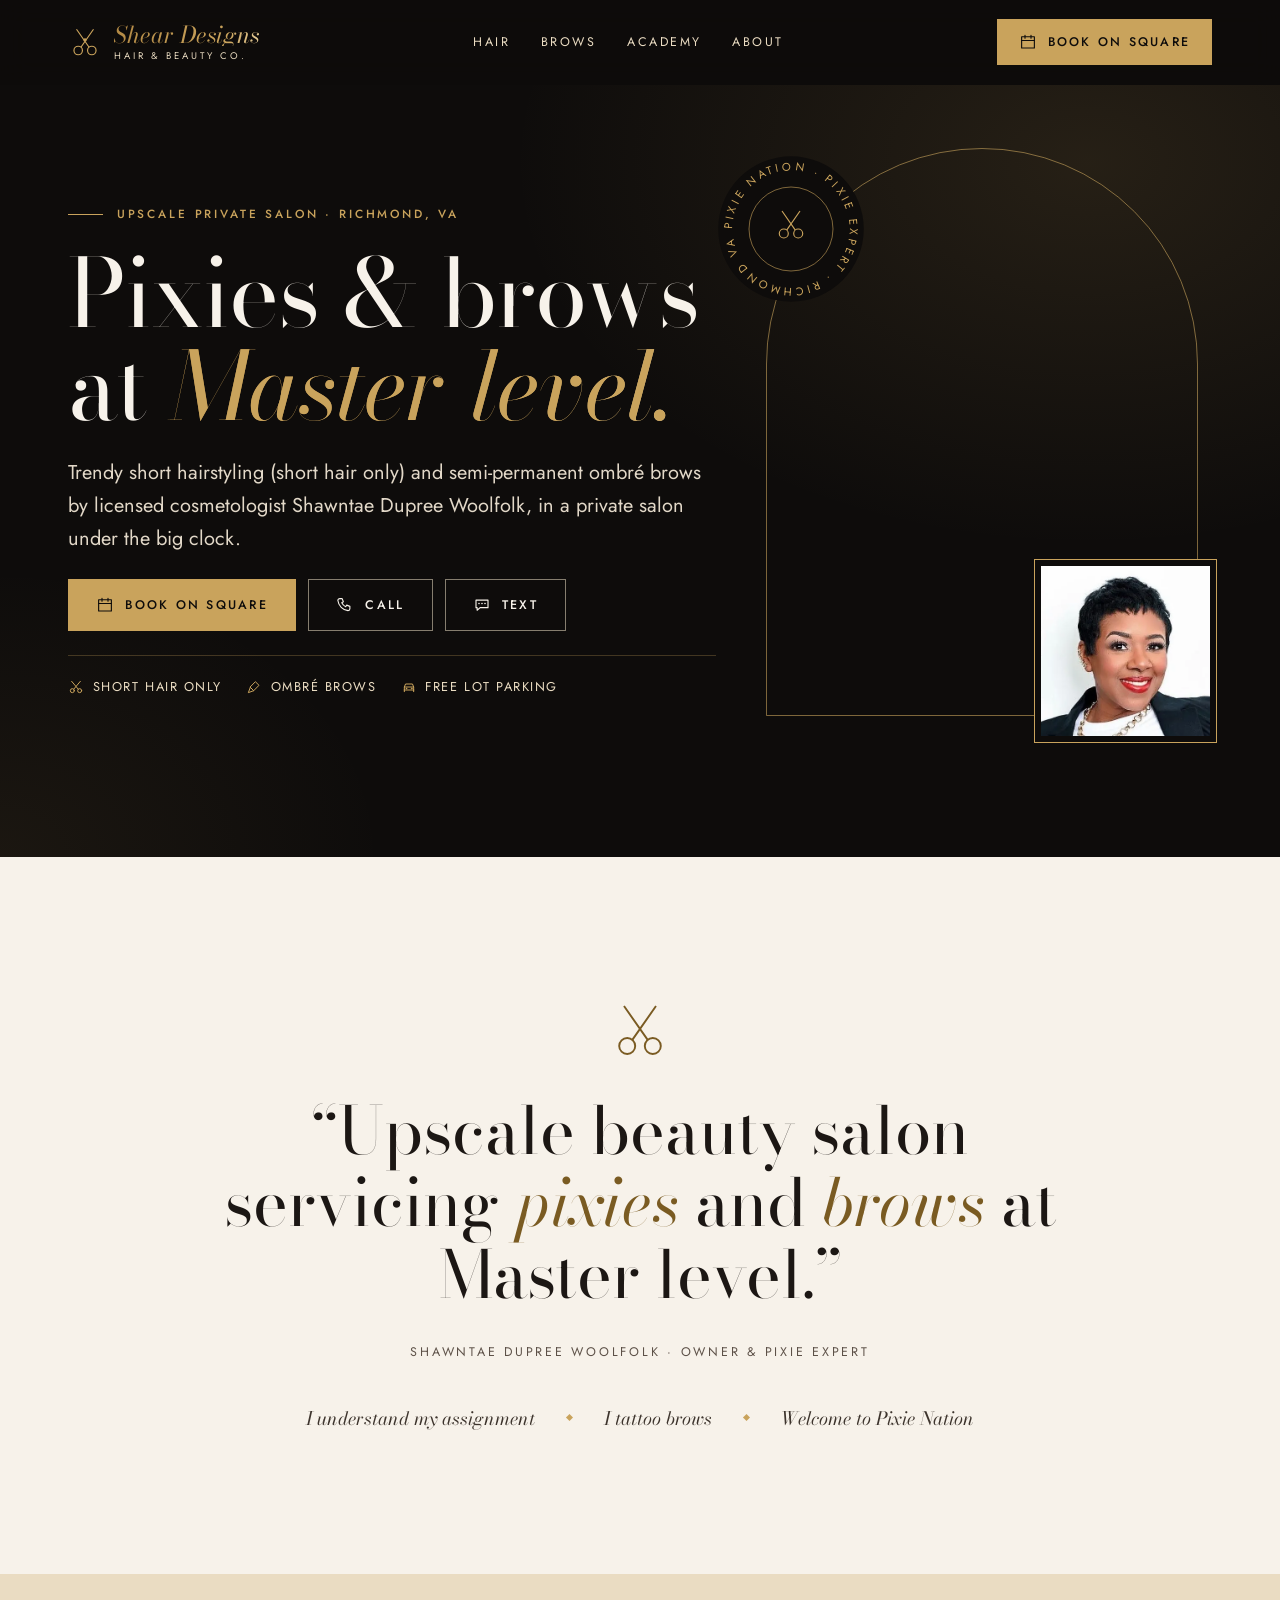
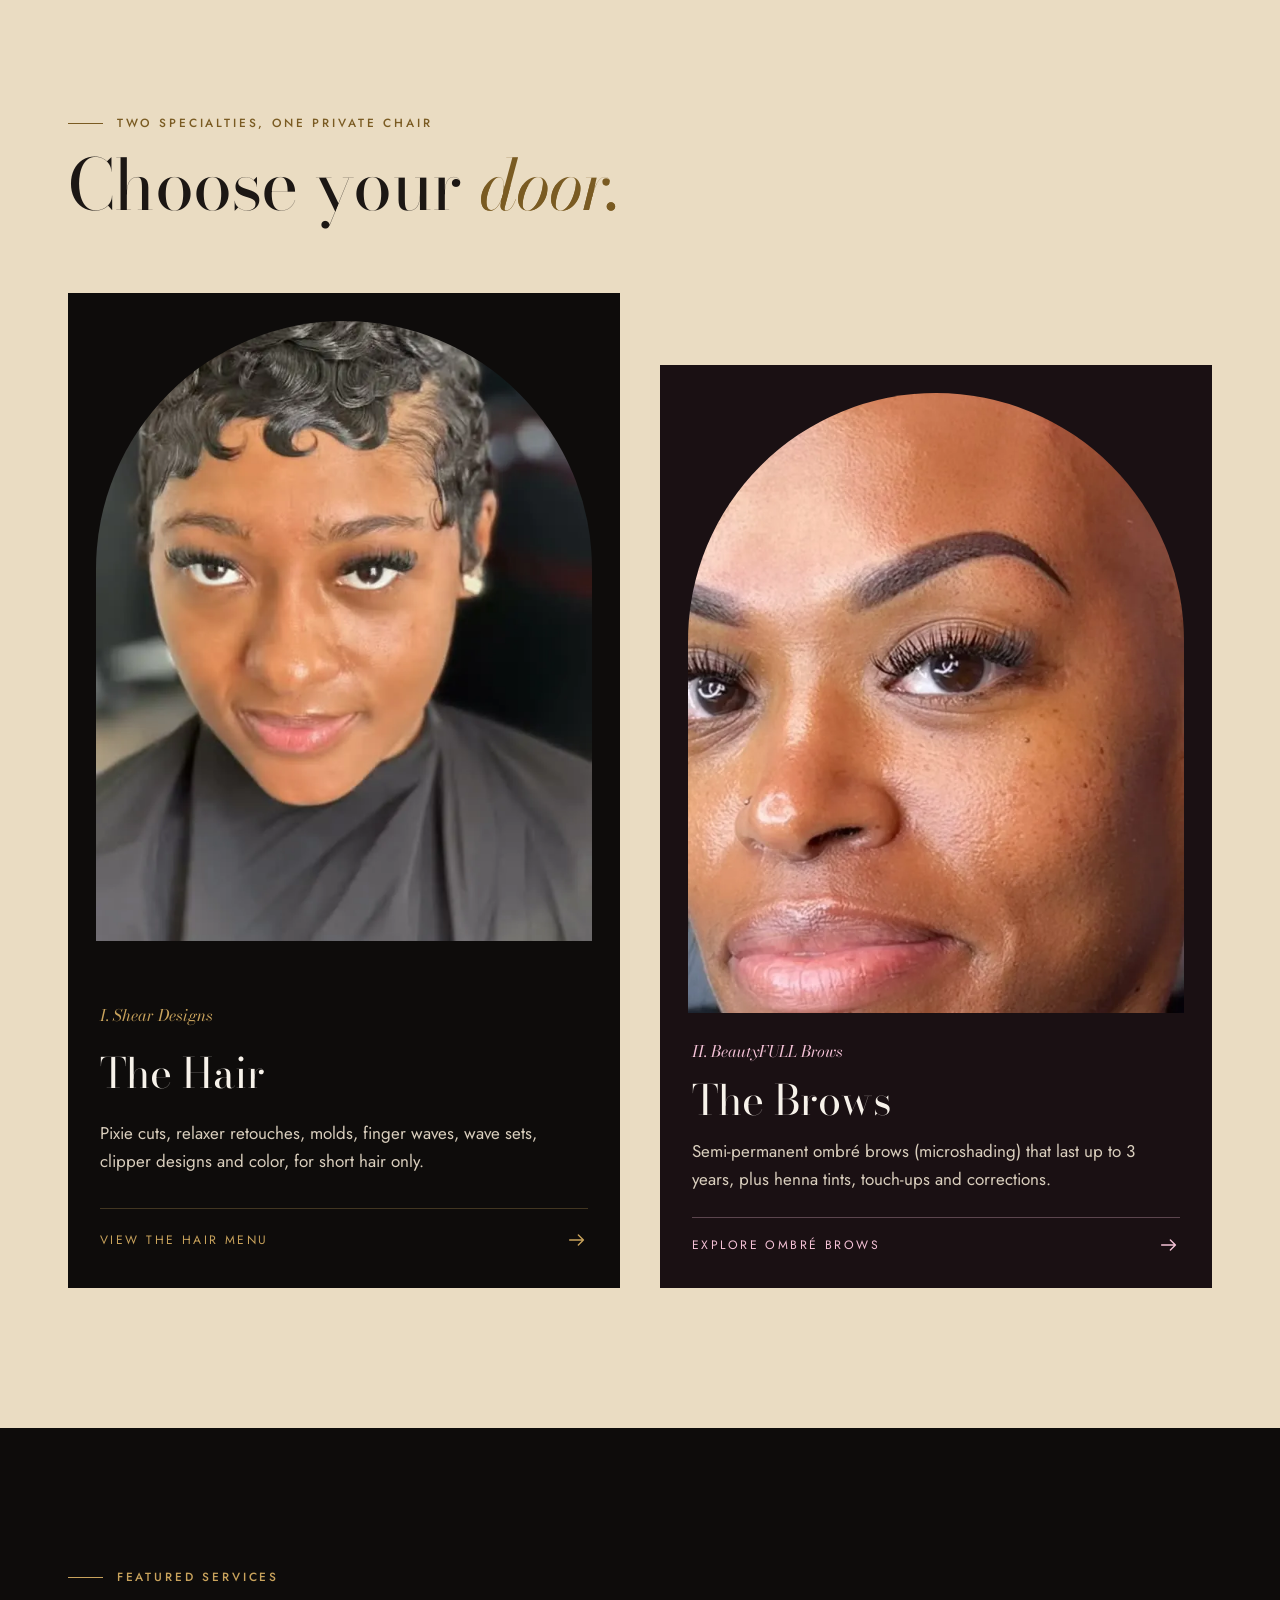
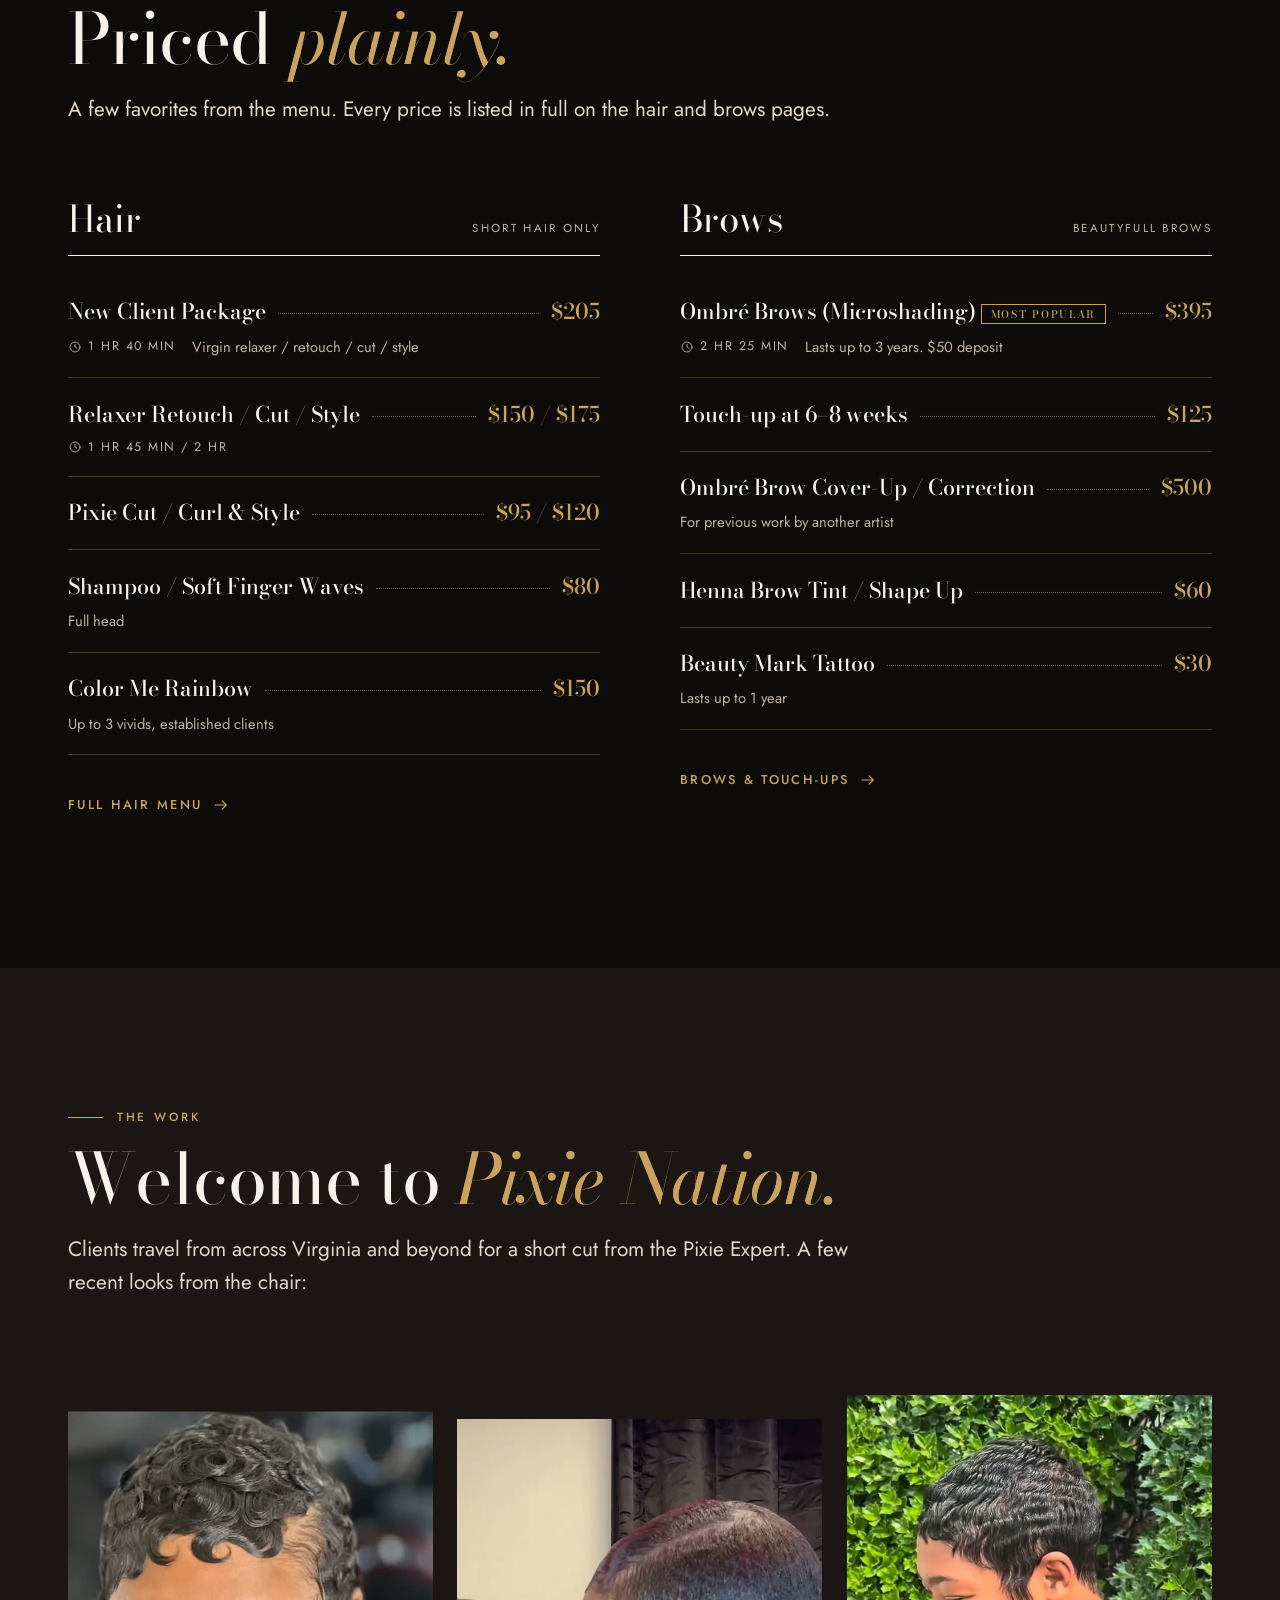
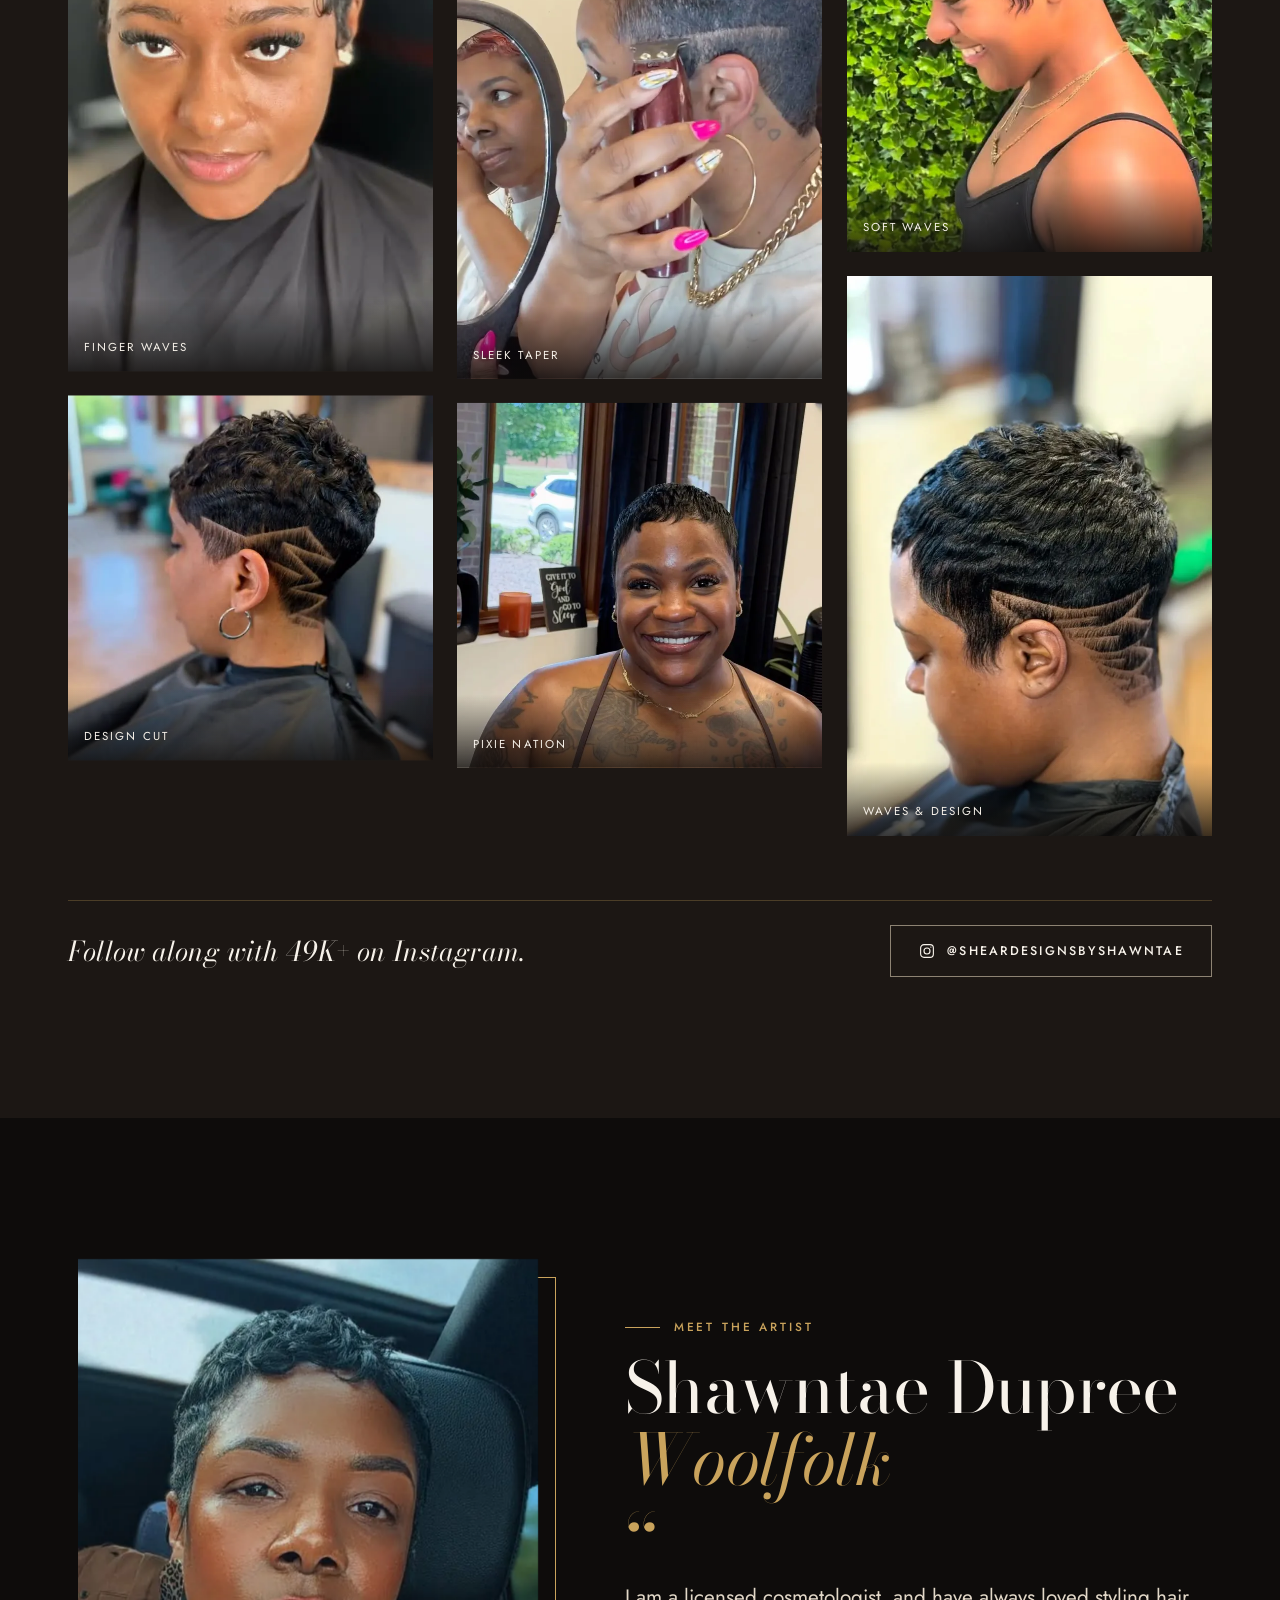
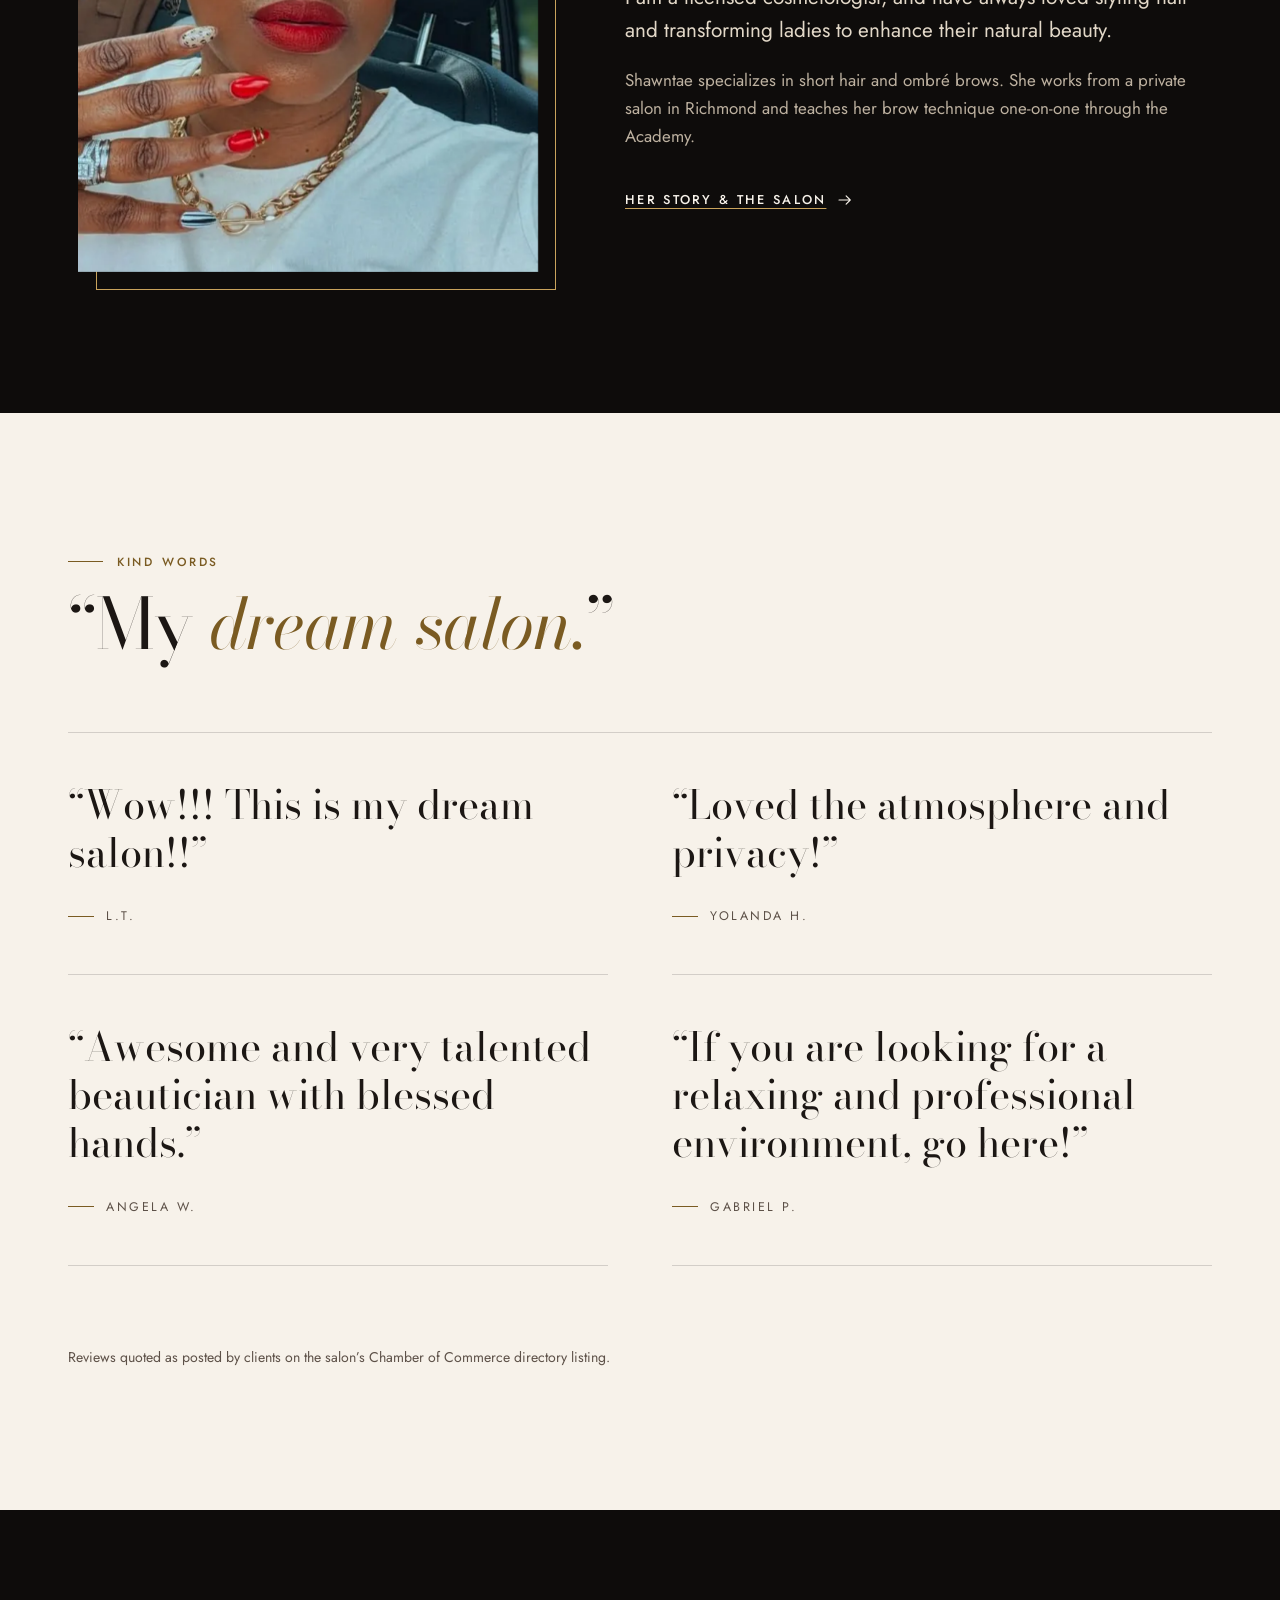
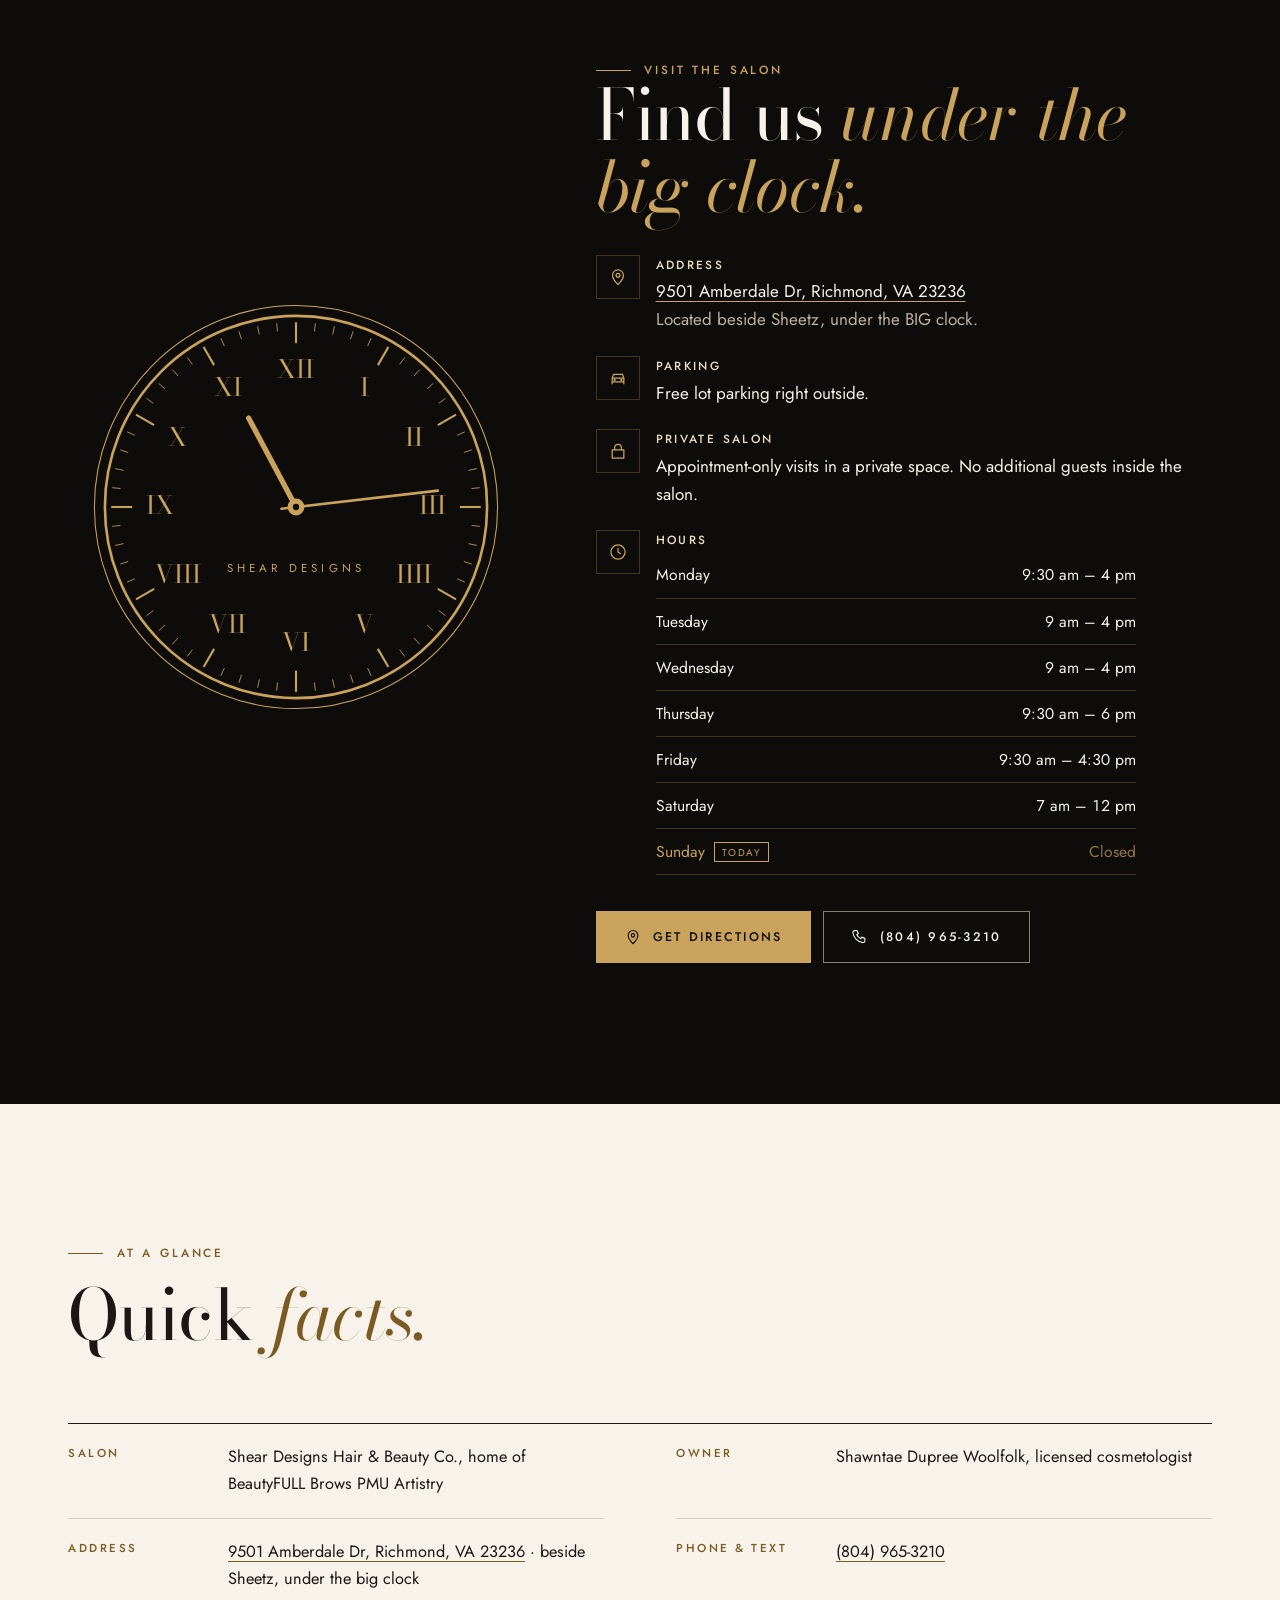
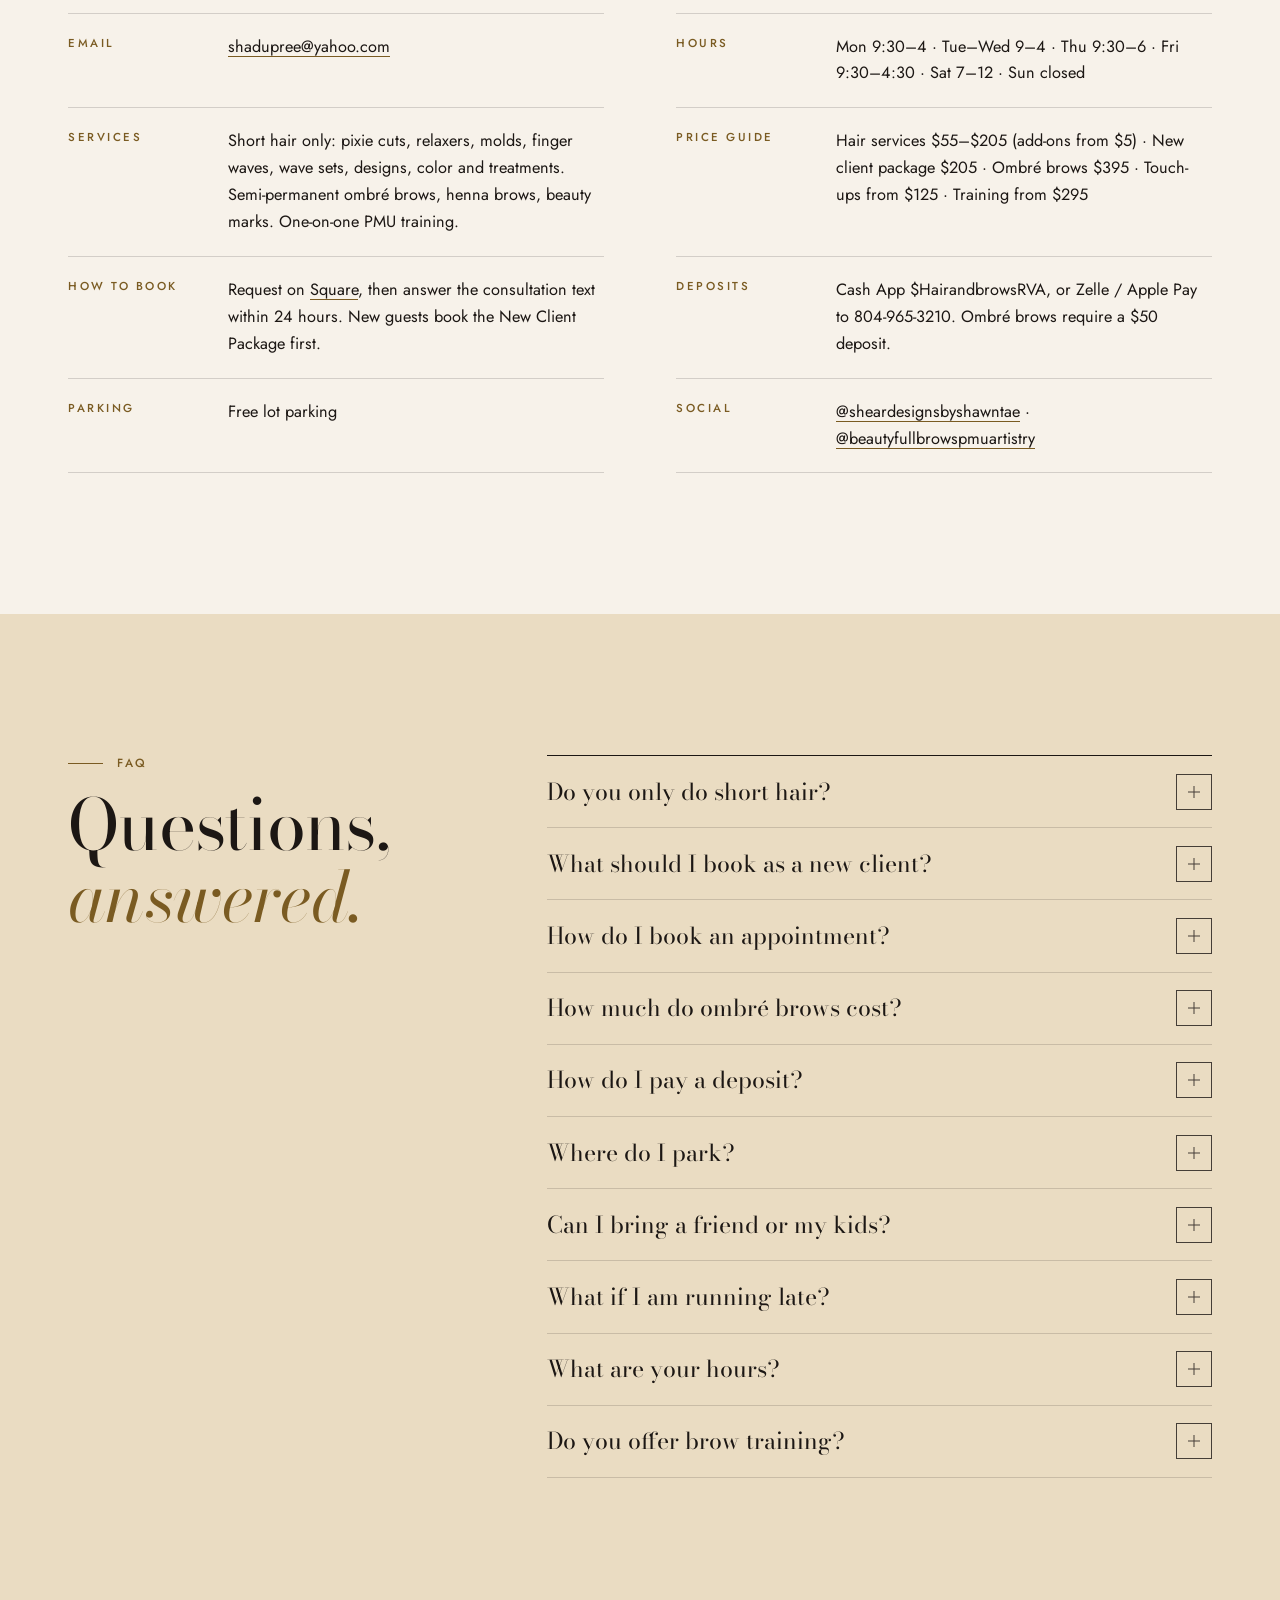
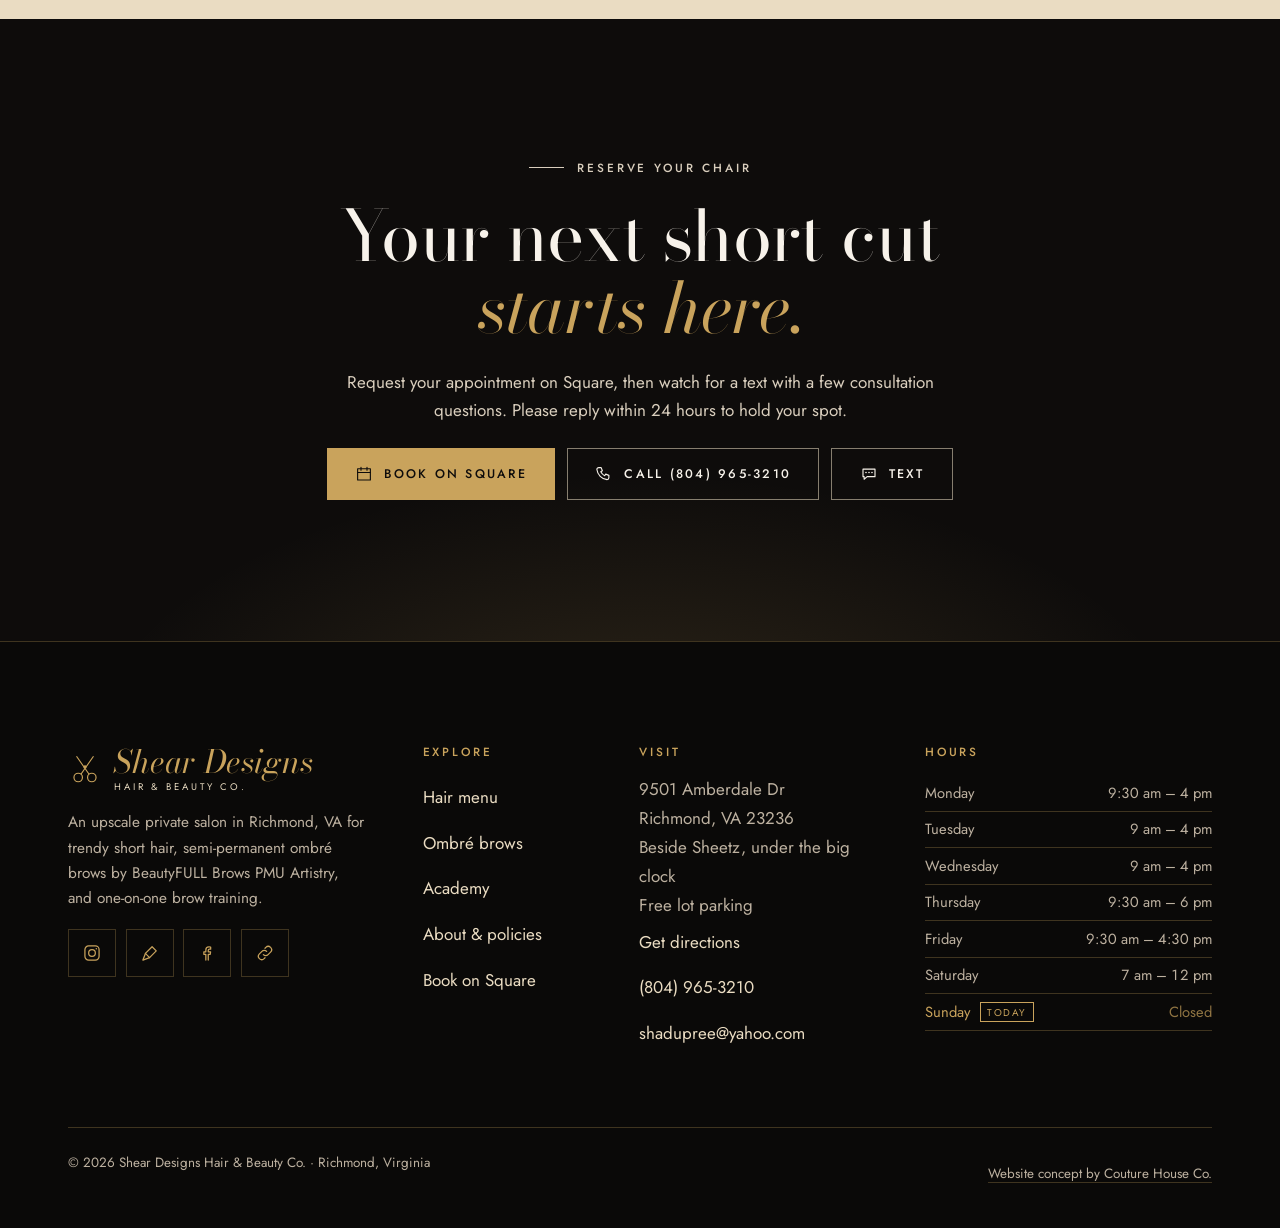
==== index.html @ c0d1cab9 "Initial commit: Shear Designs production static site. Ready for Netlify deploy with HTML pages, asse" ====
<!doctype html>
<html lang="en" class="no-js">
<head>
<meta charset="utf-8">
<meta name="viewport" content="width=device-width, initial-scale=1, viewport-fit=cover">
<title>Shear Designs | Pixie Cuts &amp; Ombré Brows in Richmond, VA</title>
<meta name="description" content="Upscale private salon in Richmond, VA for short hair and pixie cuts at Master level, plus BeautyFULL ombré brows. Book on Square.">
<link rel="canonical" href="https://sheardesignsrva.com/">
<meta name="theme-color" content="#0e0c0b">
<meta name="format-detection" content="telephone=no">
<meta property="og:type" content="website">
<meta property="og:site_name" content="Shear Designs Hair &amp; Beauty Co.">
<meta property="og:title" content="Shear Designs | Pixie Cuts &amp; Ombré Brows in Richmond, VA">
<meta property="og:description" content="Upscale private salon in Richmond, VA for short hair and pixie cuts at Master level, plus BeautyFULL ombré brows. Book on Square.">
<meta property="og:url" content="https://sheardesignsrva.com/">
<meta property="og:image" content="https://sheardesignsrva.com/assets/img/og.jpg">
<meta property="og:image:width" content="1200">
<meta property="og:image:height" content="630">
<meta property="og:image:alt" content="Shear Designs Hair &amp; Beauty Co. - pixies and brows at Master level, Richmond, VA">
<meta property="og:locale" content="en_US">
<meta name="twitter:card" content="summary_large_image">
<meta name="twitter:title" content="Shear Designs | Pixie Cuts &amp; Ombré Brows in Richmond, VA">
<meta name="twitter:description" content="Upscale private salon in Richmond, VA for short hair and pixie cuts at Master level, plus BeautyFULL ombré brows. Book on Square.">
<meta name="twitter:image" content="https://sheardesignsrva.com/assets/img/og.jpg">
<link rel="icon" href="favicon.svg" type="image/svg+xml">
<link rel="icon" href="favicon-32.png" sizes="32x32" type="image/png">
<link rel="apple-touch-icon" href="apple-touch-icon.png">
<link rel="manifest" href="site.webmanifest">
<link rel="preload" href="assets/fonts/bodoni-moda-latin-opsz-normal.woff2" as="font" type="font/woff2" crossorigin>
<link rel="stylesheet" href="assets/css/fonts.css">
<link rel="stylesheet" href="assets/css/site.css">
<script>document.documentElement.className=document.documentElement.className.replace('no-js','js');</script>
<script src="assets/js/site.js" defer></script>
<script type="application/ld+json">{"@context":"https://schema.org","@type":"BeautySalon","additionalType":"https://schema.org/HairSalon","@id":"https://sheardesignsrva.com/#salon","name":"Shear Designs Hair & Beauty Co.","alternateName":["Shear Designs","Shear Designs Hair & Beauty Lounge","BeautyFULL Brows PMU Artistry"],"slogan":"Upscale Beauty Salon servicing pixies and brows at Master level.","description":"Upscale private beauty salon in Richmond, VA offering trendy short-hair-only styling, semi-permanent ombre brows (microshading) and one-on-one PMU training.","url":"https://sheardesignsrva.com/","logo":"https://sheardesignsrva.com/apple-touch-icon.png","image":["https://sheardesignsrva.com/assets/img/og.jpg","https://sheardesignsrva.com/assets/img/shawntae-portrait.webp"],"telephone":"+1-804-965-3210","email":"shadupree@yahoo.com","address":{"@type":"PostalAddress","streetAddress":"9501 Amberdale Dr","addressLocality":"Richmond","addressRegion":"VA","postalCode":"23236","addressCountry":"US"},"hasMap":"https://www.google.com/maps/search/?api=1&query=9501+Amberdale+Dr%2C+Richmond%2C+VA+23236","openingHoursSpecification":[{"@type":"OpeningHoursSpecification","dayOfWeek":"https://schema.org/Monday","opens":"09:30","closes":"16:00"},{"@type":"OpeningHoursSpecification","dayOfWeek":"https://schema.org/Tuesday","opens":"09:00","closes":"16:00"},{"@type":"OpeningHoursSpecification","dayOfWeek":"https://schema.org/Wednesday","opens":"09:00","closes":"16:00"},{"@type":"OpeningHoursSpecification","dayOfWeek":"https://schema.org/Thursday","opens":"09:30","closes":"18:00"},{"@type":"OpeningHoursSpecification","dayOfWeek":"https://schema.org/Friday","opens":"09:30","closes":"16:30"},{"@type":"OpeningHoursSpecification","dayOfWeek":"https://schema.org/Saturday","opens":"07:00","closes":"12:00"}],"areaServed":[{"@type":"City","name":"Richmond, VA"},{"@type":"AdministrativeArea","name":"Chesterfield County, VA"},{"@type":"State","name":"Virginia"}],"paymentAccepted":"Cash, Cash App, Zelle, Apple Pay","currenciesAccepted":"USD","founder":{"@type":"Person","@id":"https://sheardesignsrva.com/about.html#shawntae","name":"Shawntae Dupree Woolfolk"},"sameAs":["https://www.instagram.com/sheardesignsbyshawntae/","https://www.instagram.com/beautyfullbrowspmuartistry/","https://www.facebook.com/ShearDesignsHairandBeautyLounge/","https://linktr.ee/Sheardesignsbeautyfullbrows"],"potentialAction":{"@type":"ReserveAction","target":{"@type":"EntryPoint","urlTemplate":"https://square.site/book/EBT7A2A8BXAZJ/shear-designs-hair-beautylounge-beautyfull-brows-pmu-artistry-richmond-va","actionPlatform":["https://schema.org/DesktopWebPlatform","https://schema.org/MobileWebPlatform"]},"result":{"@type":"Reservation","name":"Salon appointment"}},"amenityFeature":[{"@type":"LocationFeatureSpecification","name":"Free lot parking","value":true},{"@type":"LocationFeatureSpecification","name":"Private salon","value":true}],"hasOfferCatalog":{"@type":"OfferCatalog","name":"Salon services and training","itemListElement":[{"@type":"OfferCatalog","name":"Short hair services","itemListElement":[{"@type":"OfferCatalog","name":"New Client Package","itemListElement":[{"@type":"Offer","itemOffered":{"@type":"Service","name":"New Client Package — Virgin Relaxer / Retouch / Cut / Style","description":"Required first appointment for new guests. Duration 1 hr 40 min."},"priceCurrency":"USD","price":"205"}]},{"@type":"OfferCatalog","name":"Cuts, relaxers & styling","itemListElement":[{"@type":"Offer","itemOffered":{"@type":"Service","name":"Relaxer Retouch / Style"},"priceCurrency":"USD","price":"125"},{"@type":"Offer","itemOffered":{"@type":"Service","name":"Relaxer Retouch / Cut / Style"},"priceCurrency":"USD","priceSpecification":{"@type":"PriceSpecification","minPrice":150,"maxPrice":175,"priceCurrency":"USD"}},{"@type":"Offer","itemOffered":{"@type":"Service","name":"Virgin Relaxer / Cut / Style","description":"Established clients, 3+ months since last retouch"},"priceCurrency":"USD","price":"195"},{"@type":"Offer","itemOffered":{"@type":"Service","name":"Relaxer / Zonal Mold & Style","description":"Sides & back. $115 without cut, $145 with cut"},"priceCurrency":"USD","priceSpecification":{"@type":"PriceSpecification","minPrice":115,"maxPrice":145,"priceCurrency":"USD"}},{"@type":"Offer","itemOffered":{"@type":"Service","name":"Pixie Cut / Curl & Style"},"priceCurrency":"USD","priceSpecification":{"@type":"PriceSpecification","minPrice":95,"maxPrice":120,"priceCurrency":"USD"}},{"@type":"Offer","itemOffered":{"@type":"Service","name":"Cut – Shampoo & Mold","description":"No curl"},"priceCurrency":"USD","price":"75"},{"@type":"Offer","itemOffered":{"@type":"Service","name":"Shampoo / Wave Set & Curl","description":"Relaxer within 2 weeks; hair 3 inches or less"},"priceCurrency":"USD","price":"85"},{"@type":"Offer","itemOffered":{"@type":"Service","name":"Shampoo / Soft Finger Waves","description":"Full head"},"priceCurrency":"USD","price":"80"},{"@type":"Offer","itemOffered":{"@type":"Service","name":"Shampoo / Curl","description":"Includes steam"},"priceCurrency":"USD","priceSpecification":{"@type":"PriceSpecification","minPrice":55,"maxPrice":75,"priceCurrency":"USD"}},{"@type":"Offer","itemOffered":{"@type":"Service","name":"Shampoo / Mold Flat"},"priceCurrency":"USD","price":"60"},{"@type":"Offer","itemOffered":{"@type":"Service","name":"Cut / Edge Up / Nape","description":"Add-on"},"priceCurrency":"USD","price":"5"}]},{"@type":"OfferCatalog","name":"Color","itemListElement":[{"@type":"Offer","itemOffered":{"@type":"Service","name":"Semi-Permanent Color","description":"One color, add-on"},"priceCurrency":"USD","price":"35"},{"@type":"Offer","itemOffered":{"@type":"Service","name":"Demi Color","description":"Black or dark brown, with gloss"},"priceCurrency":"USD","price":"40"},{"@type":"Offer","itemOffered":{"@type":"Service","name":"Highlights","description":"Add-on"},"priceCurrency":"USD","priceSpecification":{"@type":"PriceSpecification","minPrice":50,"maxPrice":70,"priceCurrency":"USD"}},{"@type":"Offer","itemOffered":{"@type":"Service","name":"Color POP","description":"Add-on for established clients"},"priceCurrency":"USD","price":"95"},{"@type":"Offer","itemOffered":{"@type":"Service","name":"Color Me Rainbow","description":"Package: up to 3 vivids, +$30 each additional color. Established clients"},"priceCurrency":"USD","price":"150"}]},{"@type":"OfferCatalog","name":"Treatments & add-ons","itemListElement":[{"@type":"Offer","itemOffered":{"@type":"Service","name":"Undercut / Designs"},"priceCurrency":"USD","price":"15"},{"@type":"Offer","itemOffered":{"@type":"Service","name":"“Keep Me Healthy” Deep Conditioner"},"priceCurrency":"USD","price":"15"},{"@type":"Offer","itemOffered":{"@type":"Service","name":"Stimulating Scalp Treatment / Detox"},"priceCurrency":"USD","price":"20"},{"@type":"Offer","itemOffered":{"@type":"Service","name":"Protein Treatment / Deep Condition"},"priceCurrency":"USD","price":"25"},{"@type":"Offer","itemOffered":{"@type":"Service","name":"Hair Loss / Thinning Consultation","description":"Only if recommended"},"priceCurrency":"USD","price":"30"}]}]},{"@type":"OfferCatalog","name":"BeautyFULL Brows PMU services","itemListElement":[{"@type":"Offer","itemOffered":{"@type":"Service","name":"Ombré Brows (Microshading)","description":"Lasts up to 3 years. $50 deposit"},"priceCurrency":"USD","price":"395"},{"@type":"Offer","itemOffered":{"@type":"Service","name":"Ombré Brow Cover-Up / Correction","description":"Required for brows previously tattooed by another artist. $50 deposit"},"priceCurrency":"USD","price":"500"},{"@type":"Offer","itemOffered":{"@type":"Service","name":"Henna Brow Tint / Shape Up"},"priceCurrency":"USD","price":"60"},{"@type":"Offer","itemOffered":{"@type":"Service","name":"Beauty Mark Tattoo","description":"Lasts up to 1 year"},"priceCurrency":"USD","price":"30"},{"@type":"Offer","itemOffered":{"@type":"Service","name":"Patch Test"},"priceCurrency":"USD","price":"10"},{"@type":"Offer","itemOffered":{"@type":"Service","name":"Ombre brow touch-up, 6–8 weeks"},"priceCurrency":"USD","price":"125"},{"@type":"Offer","itemOffered":{"@type":"Service","name":"Ombre brow touch-up, 8–10 weeks"},"priceCurrency":"USD","price":"145"},{"@type":"Offer","itemOffered":{"@type":"Service","name":"Ombre brow touch-up, 9–12 weeks (lapsed)"},"priceCurrency":"USD","price":"160"},{"@type":"Offer","itemOffered":{"@type":"Service","name":"Ombre brow touch-up, 12–16 weeks"},"priceCurrency":"USD","price":"175"},{"@type":"Offer","itemOffered":{"@type":"Service","name":"Ombre brow touch-up, 16–20 weeks"},"priceCurrency":"USD","price":"195"},{"@type":"Offer","itemOffered":{"@type":"Service","name":"Annual touch-up / color boost","description":"Ombre brow touch-up"},"priceCurrency":"USD","price":"250"},{"@type":"Offer","itemOffered":{"@type":"Service","name":"2-year touch-up","description":"Ombre brow touch-up"},"priceCurrency":"USD","price":"320"},{"@type":"Offer","itemOffered":{"@type":"Service","name":"3-year touch-up","description":"Ombre brow touch-up"},"priceCurrency":"USD","price":"360"}]},{"@type":"OfferCatalog","name":"Private one-on-one PMU training","itemListElement":[{"@type":"Offer","itemOffered":{"@type":"Course","name":"Microshading (Ombre) or Microblading Training, 1-Day","description":"Private one-on-one course, 9:30 am to 4:30 pm.","provider":{"@id":"https://sheardesignsrva.com/#salon"}},"priceCurrency":"USD","price":"1095"},{"@type":"Offer","itemOffered":{"@type":"Course","name":"Microshading (Ombre) or Microblading Training, 2-Day","description":"Private one-on-one course; day 2 on a live model, 10 am to 2 pm.","provider":{"@id":"https://sheardesignsrva.com/#salon"}},"priceCurrency":"USD","price":"1695"},{"@type":"Offer","itemOffered":{"@type":"Course","name":"Refresher Course","description":"For students whose intro course was within the last 24 months. Prior students receive $50 off.","provider":{"@id":"https://sheardesignsrva.com/#salon"}},"priceCurrency":"USD","price":"695"},{"@type":"Offer","itemOffered":{"@type":"Course","name":"Eyebrow Mapping","description":"Kit included. $75 deposit. Add a live model for +$50 and one additional hour.","provider":{"@id":"https://sheardesignsrva.com/#salon"}},"priceCurrency":"USD","price":"375"},{"@type":"Offer","itemOffered":{"@type":"Course","name":"Henna Brow Tint","description":"Henna brow tint training. $345 when the course includes a live model.","provider":{"@id":"https://sheardesignsrva.com/#salon"}},"priceCurrency":"USD","price":"295"},{"@type":"Offer","itemOffered":{"@type":"Course","name":"Brow Model Day","description":"A dedicated day of model practice for previous students.","provider":{"@id":"https://sheardesignsrva.com/#salon"}},"priceCurrency":"USD","price":"300"}]}]}}</script>
<script type="application/ld+json">{"@context":"https://schema.org","@type":"WebSite","@id":"https://sheardesignsrva.com/#website","url":"https://sheardesignsrva.com/","name":"Shear Designs Hair & Beauty Co.","publisher":{"@id":"https://sheardesignsrva.com/#salon"},"inLanguage":"en-US"}</script>
<script type="application/ld+json">{"@context":"https://schema.org","@type":"FAQPage","mainEntity":[{"@type":"Question","name":"Do you only do short hair?","acceptedAnswer":{"@type":"Answer","text":"Yes. Shear Designs is a short-hair-only salon: pixie cuts, relaxer retouches, molds, finger waves, wave sets, designs and color for short styles. Long hair services are not offered."}},{"@type":"Question","name":"What should I book as a new client?","acceptedAnswer":{"@type":"Answer","text":"New guests start with the New Client Package (Virgin Relaxer / Retouch / Cut / Style), $205, about 1 hr 40 min. A camouflage cut for thinning hair may add $40. Clients with permanent color cannot be accepted for this package."}},{"@type":"Question","name":"How do I book an appointment?","acceptedAnswer":{"@type":"Answer","text":"Request your time on Square. After you request, you will get a text with consultation questions; reply within 24 hours to keep your appointment request active."}},{"@type":"Question","name":"How much do ombré brows cost?","acceptedAnswer":{"@type":"Answer","text":"Ombré brows (microshading) are $395, take about 2 hr 25 min and last up to 3 years. A $50 deposit is required. See the brows page for touch-up pricing."}},{"@type":"Question","name":"How do I pay a deposit?","acceptedAnswer":{"@type":"Answer","text":"Deposits can be sent by Cash App to $HairandbrowsRVA, or by Zelle or Apple Pay to 804-965-3210."}},{"@type":"Question","name":"Where do I park?","acceptedAnswer":{"@type":"Answer","text":"There is free lot parking at the salon, at 9501 Amberdale Dr, Richmond, VA 23236, beside Sheetz and under the big clock."}},{"@type":"Question","name":"Can I bring a friend or my kids?","acceptedAnswer":{"@type":"Answer","text":"No. It is a private salon and no guests are allowed inside, so please come to your appointment alone."}},{"@type":"Question","name":"What if I am running late?","acceptedAnswer":{"@type":"Answer","text":"There is a 10-minute grace period if you let the salon know you are running late. Without notice, a late appointment is cancelled as a no-show."}},{"@type":"Question","name":"What are your hours?","acceptedAnswer":{"@type":"Answer","text":"Monday 9:30 am to 4 pm, Tuesday and Wednesday 9 am to 4 pm, Thursday 9:30 am to 6 pm, Friday 9:30 am to 4:30 pm, Saturday 7 am to 12 pm. Closed Sunday."}},{"@type":"Question","name":"Do you offer brow training?","acceptedAnswer":{"@type":"Answer","text":"Yes. Shawntae teaches private one-on-one Microshading (Ombré) and Microblading courses, from $1,095 for a 1-day class. Details are on the Academy page."}}]}</script>
</head>
<body class="">
<a class="skip" href="#main">Skip to content</a>
<header class="hdr" data-hdr>
  <div class="wrap hdr__in">
    <a class="brand" href="index.html" aria-current="page">
      <svg class="brand__mark" viewBox="0 0 40 40" fill="none" stroke="currentColor" stroke-width="1.4" aria-hidden="true" focusable="false"><circle cx="12" cy="30" r="5"/><circle cx="28" cy="30" r="5"/><path d="M15.2 26.2 30 5M24.8 26.2 10 5"/><circle cx="20" cy="17.5" r="1.2" fill="currentColor"/></svg>
      <span class="brand__txt"><span class="brand__name foil">Shear Designs</span><span class="brand__sub">Hair &amp; Beauty Co.</span></span>
    </a>
    <nav class="nav" aria-label="Primary"><ul><li><a href="hair.html">Hair</a></li><li><a href="brows.html">Brows</a></li><li><a href="academy.html">Academy</a></li><li><a href="about.html">About</a></li></ul></nav>
    <a class="btn btn--gilt hdr__cta" href="https://square.site/book/EBT7A2A8BXAZJ/shear-designs-hair-beautylounge-beautyfull-brows-pmu-artistry-richmond-va" rel="noopener"><svg viewBox="0 0 24 24" fill="none" stroke="currentColor" stroke-width="1.5" stroke-linecap="round" stroke-linejoin="round" aria-hidden="true" focusable="false"><rect x="3.5" y="5" width="17" height="15"/><path d="M3.5 10h17M8 3v4M16 3v4"/></svg>Book on Square</a>
    <button class="menu-btn" type="button" aria-expanded="false" aria-controls="mnav"><span class="sr-only">Open menu</span><span class="menu-btn__bars" aria-hidden="true"></span></button>
  </div>
</header>
<div class="mnav" id="mnav" hidden>
    <nav aria-label="Mobile"><ul class="mnav__links"><li><a href="index.html" aria-current="page">Home <span>Start here</span></a></li><li><a href="hair.html">Hair <span>Short hair menu</span></a></li><li><a href="brows.html">Brows <span>BeautyFULL Brows</span></a></li><li><a href="academy.html">Academy <span>PMU training</span></a></li><li><a href="about.html">About <span>Shawntae &amp; visit</span></a></li></ul></nav>
    <div class="btns"><a class="btn btn--gilt" href="https://square.site/book/EBT7A2A8BXAZJ/shear-designs-hair-beautylounge-beautyfull-brows-pmu-artistry-richmond-va" rel="noopener"><svg viewBox="0 0 24 24" fill="none" stroke="currentColor" stroke-width="1.5" stroke-linecap="round" stroke-linejoin="round" aria-hidden="true" focusable="false"><rect x="3.5" y="5" width="17" height="15"/><path d="M3.5 10h17M8 3v4M16 3v4"/></svg>Book on Square</a><a class="btn btn--line" href="tel:+18049653210"><svg viewBox="0 0 24 24" fill="none" stroke="currentColor" stroke-width="1.5" stroke-linecap="round" stroke-linejoin="round" aria-hidden="true" focusable="false"><path d="M5 3.5h3.2l1.6 4.2-2.1 1.4a11 11 0 0 0 5.2 5.2l1.4-2.1 4.2 1.6V17a2.5 2.5 0 0 1-2.5 2.5A15.5 15.5 0 0 1 2.5 6 2.5 2.5 0 0 1 5 3.5z"/></svg>Call</a><a class="btn btn--line" href="sms:+18049653210"><svg viewBox="0 0 24 24" fill="none" stroke="currentColor" stroke-width="1.5" stroke-linecap="round" stroke-linejoin="round" aria-hidden="true" focusable="false"><path d="M4 5.5h16v10H9.5L5.5 19v-3.5H4z"/><path d="M8 10h.01M12 10h.01M16 10h.01" stroke-width="2.2"/></svg>Text</a></div>
    <div class="mnav__meta"><span>9501 Amberdale Dr, Richmond, VA 23236</span><span>Beside Sheetz, under the big clock</span><a href="tel:+18049653210">(804) 965-3210</a></div>
</div>

<main id="main">
<section class="hero" aria-labelledby="hero-title">
  <div class="wrap hero__grid">
    <div class="hero__copy">
      <p class="eyebrow rv">Upscale private salon &middot; Richmond, VA</p>
      <h1 id="hero-title" class="hero__title"><span class="line">Pixies &amp; brows</span> <span class="line">at <em class="foil">Master level.</em></span></h1>
      <p class="hero__lede rv" style="--d:.15s">Trendy short hairstyling (short hair only) and semi-permanent ombr&eacute; brows by licensed cosmetologist Shawntae Dupree Woolfolk, in a private salon under the big clock.</p>
      <div class="btns rv" style="--d:.25s"><a class="btn btn--gilt" href="https://square.site/book/EBT7A2A8BXAZJ/shear-designs-hair-beautylounge-beautyfull-brows-pmu-artistry-richmond-va" rel="noopener"><svg viewBox="0 0 24 24" fill="none" stroke="currentColor" stroke-width="1.5" stroke-linecap="round" stroke-linejoin="round" aria-hidden="true" focusable="false"><rect x="3.5" y="5" width="17" height="15"/><path d="M3.5 10h17M8 3v4M16 3v4"/></svg>Book on Square</a><a class="btn btn--line" href="tel:+18049653210"><svg viewBox="0 0 24 24" fill="none" stroke="currentColor" stroke-width="1.5" stroke-linecap="round" stroke-linejoin="round" aria-hidden="true" focusable="false"><path d="M5 3.5h3.2l1.6 4.2-2.1 1.4a11 11 0 0 0 5.2 5.2l1.4-2.1 4.2 1.6V17a2.5 2.5 0 0 1-2.5 2.5A15.5 15.5 0 0 1 2.5 6 2.5 2.5 0 0 1 5 3.5z"/></svg>Call</a><a class="btn btn--line" href="sms:+18049653210"><svg viewBox="0 0 24 24" fill="none" stroke="currentColor" stroke-width="1.5" stroke-linecap="round" stroke-linejoin="round" aria-hidden="true" focusable="false"><path d="M4 5.5h16v10H9.5L5.5 19v-3.5H4z"/><path d="M8 10h.01M12 10h.01M16 10h.01" stroke-width="2.2"/></svg>Text</a></div>
      <ul class="hero__facts rv" style="--d:.35s"><li><svg viewBox="0 0 24 24" fill="none" stroke="currentColor" stroke-width="1.5" stroke-linecap="round" stroke-linejoin="round" aria-hidden="true" focusable="false"><circle cx="6.5" cy="17.5" r="3"/><circle cx="17.5" cy="17.5" r="3"/><path d="M8.6 15.3 18.5 3.5M15.4 15.3 5.5 3.5"/></svg>Short hair only</li><li><svg viewBox="0 0 24 24" fill="none" stroke="currentColor" stroke-width="1.5" stroke-linecap="round" stroke-linejoin="round" aria-hidden="true" focusable="false"><path d="M14.5 4.5l5 5-8 8-5-5z"/><path d="M6.5 12.5 3.5 20.5l8-3"/></svg>Ombr&eacute; brows</li><li><svg viewBox="0 0 24 24" fill="none" stroke="currentColor" stroke-width="1.5" stroke-linecap="round" stroke-linejoin="round" aria-hidden="true" focusable="false"><path d="M5 16.5V12l1.8-4.5h10.4L19 12v4.5M5 16.5h14M5 16.5V19M19 16.5V19M5 12h14"/><circle cx="8" cy="14.3" r=".6"/><circle cx="16" cy="14.3" r=".6"/></svg>Free lot parking</li></ul>
    </div>
    <div class="hero__media">
      <span class="hero__frame" aria-hidden="true"></span>
      <figure class="hero__arch rv-mask"><img src="assets/img/shawntae-with-client.webp" alt="Shawntae Dupree Woolfolk styling a smiling client wearing a black and gold Shear Designs cape" width="720" height="1280" fetchpriority="high" decoding="async"></figure>
      <figure class="hero__inset rv" style="--d:.4s"><img src="assets/img/shawntae-portrait.webp" alt="Portrait of Shawntae Dupree Woolfolk, owner of Shear Designs, with a sleek black pixie and red lipstick" width="403" height="403" loading="lazy" decoding="async"></figure>
      <div class="hero__seal" aria-hidden="true"><svg viewBox="0 0 200 200"><defs><path id="sealpath" d="M100 100m-78 0a78 78 0 1 1 156 0a78 78 0 1 1-156 0"/></defs>
<circle cx="100" cy="100" r="97" fill="#0e0c0b"/><g class="seal-spin"><text font-family="Jost, Futura, sans-serif" font-size="15" letter-spacing="4.4" fill="currentColor"><textPath href="#sealpath">PIXIE NATION &#183; PIXIE EXPERT &#183; RICHMOND VA &#183; </textPath></text></g>
<circle cx="100" cy="100" r="56" fill="none" stroke="currentColor" stroke-width=".8"/>
<g transform="translate(76 70) scale(1.2)" fill="none" stroke="currentColor" stroke-width="1.3"><circle cx="12" cy="30" r="5"/><circle cx="28" cy="30" r="5"/><path d="M15.2 26.2 30 5M24.8 26.2 10 5"/></g></svg></div>
    </div>
  </div>
</section>

<section class="sec sec--ivory statement" aria-label="In her words">
  <div class="wrap">
    <svg class="shears" viewBox="0 0 40 40" fill="none" stroke="currentColor" stroke-width="1.2" aria-hidden="true"><circle cx="12" cy="30" r="5"/><circle cx="28" cy="30" r="5"/><path d="M15.2 26.2 30 5M24.8 26.2 10 5"/></svg>
    <figure class="rv">
      <blockquote><p>&ldquo;Upscale beauty salon servicing <em>pixies</em> and <em>brows</em> at Master level.&rdquo;</p></blockquote>
      <figcaption>Shawntae Dupree Woolfolk &middot; Owner &amp; Pixie Expert</figcaption>
    </figure>
    <ul class="statement__lines rv" style="--d:.15s"><li>I understand my assignment</li><li>I tattoo brows</li><li>Welcome to Pixie Nation</li></ul>
  </div>
</section>

<section class="sec sec--champ" aria-labelledby="doors-title">
  <div class="wrap">
    <div class="head"><p class="eyebrow">Two specialties, one private chair</p><h2 class="cut" id="doors-title">Choose your <em>door.</em></h2></div>
    <div class="doors">
      <a class="door rv" href="hair.html">
        <div class="door__img"><img src="assets/img/pixie-finger-waves.webp" alt="Pixie cut with glossy finger waves styled at Shear Designs" width="640" height="1136" loading="lazy" decoding="async"></div>
        <div class="door__body"><span class="door__num">I. Shear Designs</span><h3>The Hair</h3><p>Pixie cuts, relaxer retouches, molds, finger waves, wave sets, clipper designs and color, for short hair only.</p><span class="door__go">View the hair menu <svg viewBox="0 0 24 24" fill="none" stroke="currentColor" stroke-width="1.5" stroke-linecap="round" stroke-linejoin="round" aria-hidden="true" focusable="false"><path d="M4 12h15M13.5 6.5 19 12l-5.5 5.5"/></svg></span></div>
      </a>
      <a class="door door--brows rv" style="--d:.12s" href="brows.html">
        <div class="door__img"><img src="assets/img/ombre-brows-result-3.webp" alt="Close-up of soft, defined ombre powder brows on a smiling client" width="720" height="1280" loading="lazy" decoding="async"></div>
        <div class="door__body"><span class="door__num">II. BeautyFULL Brows</span><h3>The Brows</h3><p>Semi-permanent ombr&eacute; brows (microshading) that last up to 3 years, plus henna tints, touch-ups and corrections.</p><span class="door__go">Explore ombr&eacute; brows <svg viewBox="0 0 24 24" fill="none" stroke="currentColor" stroke-width="1.5" stroke-linecap="round" stroke-linejoin="round" aria-hidden="true" focusable="false"><path d="M4 12h15M13.5 6.5 19 12l-5.5 5.5"/></svg></span></div>
      </a>
    </div>
  </div>
</section>

<section class="sec sec--noir" aria-labelledby="menu-title">
  <div class="wrap">
    <div class="head"><p class="eyebrow">Featured services</p><h2 class="cut" id="menu-title">Priced <em>plainly.</em></h2><p class="lede">A few favorites from the menu. Every price is listed in full on the hair and brows pages.</p></div>
    <div class="feat">
      <div class="feat__col rv"><div class="menu-cat__head"><h3>Hair</h3><span>Short hair only</span></div><ul class="menu"><li class="menu__item"><div class="menu__row"><p class="menu__name">New Client Package</p><span class="menu__dots" aria-hidden="true"></span><p class="menu__price">$205</p></div><p class="menu__meta"><span class="dur"><svg viewBox="0 0 24 24" fill="none" stroke="currentColor" stroke-width="1.5" stroke-linecap="round" stroke-linejoin="round" aria-hidden="true" focusable="false"><circle cx="12" cy="12" r="8.5"/><path d="M12 7.5V12l3 2"/></svg>1 hr 40 min</span><span>Virgin relaxer / retouch / cut / style</span></p></li><li class="menu__item"><div class="menu__row"><p class="menu__name">Relaxer Retouch / Cut / Style</p><span class="menu__dots" aria-hidden="true"></span><p class="menu__price">$150 / $175</p></div><p class="menu__meta"><span class="dur"><svg viewBox="0 0 24 24" fill="none" stroke="currentColor" stroke-width="1.5" stroke-linecap="round" stroke-linejoin="round" aria-hidden="true" focusable="false"><circle cx="12" cy="12" r="8.5"/><path d="M12 7.5V12l3 2"/></svg>1 hr 45 min / 2 hr</span></p></li><li class="menu__item"><div class="menu__row"><p class="menu__name">Pixie Cut / Curl &amp; Style</p><span class="menu__dots" aria-hidden="true"></span><p class="menu__price">$95 / $120</p></div></li><li class="menu__item"><div class="menu__row"><p class="menu__name">Shampoo / Soft Finger Waves</p><span class="menu__dots" aria-hidden="true"></span><p class="menu__price">$80</p></div><p class="menu__meta"><span>Full head</span></p></li><li class="menu__item"><div class="menu__row"><p class="menu__name">Color Me Rainbow</p><span class="menu__dots" aria-hidden="true"></span><p class="menu__price">$150</p></div><p class="menu__meta"><span>Up to 3 vivids, established clients</span></p></li></ul><div class="feat__foot"><a class="textlink" href="hair.html"><span>Full hair menu</span><svg viewBox="0 0 24 24" fill="none" stroke="currentColor" stroke-width="1.5" stroke-linecap="round" stroke-linejoin="round" aria-hidden="true" focusable="false"><path d="M4 12h15M13.5 6.5 19 12l-5.5 5.5"/></svg></a></div></div>
      <div class="feat__col rv" style="--d:.12s"><div class="menu-cat__head"><h3>Brows</h3><span>BeautyFULL Brows</span></div><ul class="menu"><li class="menu__item"><div class="menu__row"><p class="menu__name">Ombr&eacute; Brows (Microshading) <span class="tag">Most popular</span></p><span class="menu__dots" aria-hidden="true"></span><p class="menu__price">$395</p></div><p class="menu__meta"><span class="dur"><svg viewBox="0 0 24 24" fill="none" stroke="currentColor" stroke-width="1.5" stroke-linecap="round" stroke-linejoin="round" aria-hidden="true" focusable="false"><circle cx="12" cy="12" r="8.5"/><path d="M12 7.5V12l3 2"/></svg>2 hr 25 min</span><span>Lasts up to 3 years. $50 deposit</span></p></li><li class="menu__item"><div class="menu__row"><p class="menu__name">Touch-up at 6&ndash;8 weeks</p><span class="menu__dots" aria-hidden="true"></span><p class="menu__price">$125</p></div></li><li class="menu__item"><div class="menu__row"><p class="menu__name">Ombr&eacute; Brow Cover-Up / Correction</p><span class="menu__dots" aria-hidden="true"></span><p class="menu__price">$500</p></div><p class="menu__meta"><span>For previous work by another artist</span></p></li><li class="menu__item"><div class="menu__row"><p class="menu__name">Henna Brow Tint / Shape Up</p><span class="menu__dots" aria-hidden="true"></span><p class="menu__price">$60</p></div></li><li class="menu__item"><div class="menu__row"><p class="menu__name">Beauty Mark Tattoo</p><span class="menu__dots" aria-hidden="true"></span><p class="menu__price">$30</p></div><p class="menu__meta"><span>Lasts up to 1 year</span></p></li></ul><div class="feat__foot"><a class="textlink" href="brows.html"><span>Brows &amp; touch-ups</span><svg viewBox="0 0 24 24" fill="none" stroke="currentColor" stroke-width="1.5" stroke-linecap="round" stroke-linejoin="round" aria-hidden="true" focusable="false"><path d="M4 12h15M13.5 6.5 19 12l-5.5 5.5"/></svg></a></div></div>
    </div>
  </div>
</section>

<section class="sec sec--esp" aria-labelledby="gal-title">
  <div class="wrap">
    <div class="head"><p class="eyebrow">The work</p><h2 class="cut" id="gal-title">Welcome to <em>Pixie Nation.</em></h2><p class="lede">Clients travel from across Virginia and beyond for a short cut from the Pixie Expert. A few recent looks from the chair:</p></div>
    <div class="gal"><div class="gal__col" data-speed="-0.05"><figure class="r-tall"><img src="assets/img/pixie-finger-waves.webp" alt="Short pixie with sculpted finger waves and a soft curl at the crown" width="640" height="1136" loading="lazy" decoding="async"><figcaption>Finger waves</figcaption></figure><figure class="r-sq"><img src="assets/img/zigzag-design-cut.webp" alt="Tapered pixie with a zigzag clipper design at the side" width="640" height="640" loading="lazy" decoding="async"><figcaption>Design cut</figcaption></figure></div><div class="gal__col" data-speed="0.07"><figure class="r-tall"><img src="assets/img/sleek-taper.webp" alt="Client checking her sleek tapered cut in a hand mirror" width="720" height="1280" loading="lazy" decoding="async"><figcaption>Sleek taper</figcaption></figure><figure class="r-sq"><img src="assets/img/happy-client.webp" alt="Smiling client with a fresh short cut in the salon" width="720" height="720" loading="lazy" decoding="async"><figcaption>Pixie Nation</figcaption></figure></div><div class="gal__col" data-speed="-0.02"><figure class="r-port"><img src="assets/img/pixie-outdoor.webp" alt="Pixie cut with defined waves photographed outdoors against greenery" width="640" height="1136" loading="lazy" decoding="async"><figcaption>Soft waves</figcaption></figure><figure class="r-tall"><img src="assets/img/waves-crown.webp" alt="Molded waves across the crown with a clipper design at the nape" width="720" height="1280" loading="lazy" decoding="async"><figcaption>Waves &amp; design</figcaption></figure></div></div>
    <div class="gal-foot"><p>Follow along with 49K+ on Instagram.</p><div class="btns"><a class="btn btn--line" href="https://www.instagram.com/sheardesignsbyshawntae/" rel="noopener"><svg viewBox="0 0 24 24" fill="none" stroke="currentColor" stroke-width="1.5" stroke-linecap="round" stroke-linejoin="round" aria-hidden="true" focusable="false"><rect x="3.5" y="3.5" width="17" height="17" rx="4.5"/><circle cx="12" cy="12" r="4"/><circle cx="17.2" cy="6.8" r=".9" fill="currentColor" stroke="none"/></svg>@sheardesignsbyshawntae</a></div></div>
  </div>
</section>

<section class="sec sec--noir" aria-labelledby="meet-title">
  <div class="wrap split">
    <div class="frame rv"><img src="assets/img/shawntae-selfie.webp" alt="Shawntae Dupree Woolfolk with a sculpted black pixie cut and red lipstick" width="640" height="1136" loading="lazy" decoding="async" style="aspect-ratio:3/4;object-position:50% 30%"></div>
    <div class="prose">
      <p class="eyebrow">Meet the artist</p>
      <h2 class="cut" id="meet-title" style="margin:1rem 0 1.5rem">Shawntae Dupree <em>Woolfolk</em></h2>
      <p class="quote-mark" aria-hidden="true">&ldquo;</p>
      <p class="lede">I am a licensed cosmetologist, and have always loved styling hair and transforming ladies to enhance their natural beauty.</p>
      <p class="muted">Shawntae specializes in short hair and ombr&eacute; brows. She works from a private salon in Richmond and teaches her brow technique one-on-one through the Academy.</p>
      <p style="margin-top:1.75rem"><a class="textlink" href="about.html"><span>Her story &amp; the salon</span><svg viewBox="0 0 24 24" fill="none" stroke="currentColor" stroke-width="1.5" stroke-linecap="round" stroke-linejoin="round" aria-hidden="true" focusable="false"><path d="M4 12h15M13.5 6.5 19 12l-5.5 5.5"/></svg></a></p>
    </div>
  </div>
</section>

<section class="sec sec--ivory" aria-labelledby="rev-title">
  <div class="wrap">
    <div class="head"><p class="eyebrow">Kind words</p><h2 class="cut" id="rev-title">&ldquo;My <em>dream salon.</em>&rdquo;</h2></div>
    <div class="reviews"><figure class="review rv" style="--d:0.00s"><blockquote><p>&ldquo;Wow!!! This is my dream salon!!&rdquo;</p></blockquote><figcaption><cite>L.T.</cite></figcaption></figure><figure class="review rv" style="--d:0.08s"><blockquote><p>&ldquo;Loved the atmosphere and privacy!&rdquo;</p></blockquote><figcaption><cite>Yolanda H.</cite></figcaption></figure><figure class="review rv" style="--d:0.16s"><blockquote><p>&ldquo;Awesome and very talented beautician with blessed hands.&rdquo;</p></blockquote><figcaption><cite>Angela W.</cite></figcaption></figure><figure class="review rv" style="--d:0.24s"><blockquote><p>&ldquo;If you are looking for a relaxing and professional environment, go here!&rdquo;</p></blockquote><figcaption><cite>Gabriel P.</cite></figcaption></figure></div>
    <p class="reviews-src">Reviews quoted as posted by clients on the salon&rsquo;s Chamber of Commerce directory listing.</p>
  </div>
</section>

<section class="sec sec--noir" id="visit" aria-labelledby="visit-title">
  <div class="wrap visit">
    <div class="clock" data-clock><svg viewBox="0 0 400 400" role="img" aria-labelledby="clock-t"><title id="clock-t">Illustration of the big clock that marks the salon entrance</title>
<circle cx="200" cy="200" r="192" fill="none" stroke="currentColor" stroke-width="1"/>
<circle cx="200" cy="200" r="182" fill="none" stroke="currentColor" stroke-width="2.5"/>
<g stroke="currentColor"><line x1="200.0" y1="44.0" x2="200.0" y2="24.0" stroke-width="2"/><line x1="217.6" y1="32.9" x2="218.4" y2="25.0" stroke-width="0.8"/><line x1="234.9" y1="35.7" x2="236.6" y2="27.8" stroke-width="0.8"/><line x1="251.9" y1="40.2" x2="254.4" y2="32.6" stroke-width="0.8"/><line x1="268.3" y1="46.5" x2="271.6" y2="39.2" stroke-width="0.8"/><line x1="278.0" y1="64.9" x2="288.0" y2="47.6" stroke-width="2"/><line x1="298.7" y1="64.1" x2="303.5" y2="57.6" stroke-width="0.8"/><line x1="312.4" y1="75.2" x2="317.8" y2="69.2" stroke-width="0.8"/><line x1="324.8" y1="87.6" x2="330.8" y2="82.2" stroke-width="0.8"/><line x1="335.9" y1="101.3" x2="342.4" y2="96.5" stroke-width="0.8"/><line x1="335.1" y1="122.0" x2="352.4" y2="112.0" stroke-width="2"/><line x1="353.5" y1="131.7" x2="360.8" y2="128.4" stroke-width="0.8"/><line x1="359.8" y1="148.1" x2="367.4" y2="145.6" stroke-width="0.8"/><line x1="364.3" y1="165.1" x2="372.2" y2="163.4" stroke-width="0.8"/><line x1="367.1" y1="182.4" x2="375.0" y2="181.6" stroke-width="0.8"/><line x1="356.0" y1="200.0" x2="376.0" y2="200.0" stroke-width="2"/><line x1="367.1" y1="217.6" x2="375.0" y2="218.4" stroke-width="0.8"/><line x1="364.3" y1="234.9" x2="372.2" y2="236.6" stroke-width="0.8"/><line x1="359.8" y1="251.9" x2="367.4" y2="254.4" stroke-width="0.8"/><line x1="353.5" y1="268.3" x2="360.8" y2="271.6" stroke-width="0.8"/><line x1="335.1" y1="278.0" x2="352.4" y2="288.0" stroke-width="2"/><line x1="335.9" y1="298.7" x2="342.4" y2="303.5" stroke-width="0.8"/><line x1="324.8" y1="312.4" x2="330.8" y2="317.8" stroke-width="0.8"/><line x1="312.4" y1="324.8" x2="317.8" y2="330.8" stroke-width="0.8"/><line x1="298.7" y1="335.9" x2="303.5" y2="342.4" stroke-width="0.8"/><line x1="278.0" y1="335.1" x2="288.0" y2="352.4" stroke-width="2"/><line x1="268.3" y1="353.5" x2="271.6" y2="360.8" stroke-width="0.8"/><line x1="251.9" y1="359.8" x2="254.4" y2="367.4" stroke-width="0.8"/><line x1="234.9" y1="364.3" x2="236.6" y2="372.2" stroke-width="0.8"/><line x1="217.6" y1="367.1" x2="218.4" y2="375.0" stroke-width="0.8"/><line x1="200.0" y1="356.0" x2="200.0" y2="376.0" stroke-width="2"/><line x1="182.4" y1="367.1" x2="181.6" y2="375.0" stroke-width="0.8"/><line x1="165.1" y1="364.3" x2="163.4" y2="372.2" stroke-width="0.8"/><line x1="148.1" y1="359.8" x2="145.6" y2="367.4" stroke-width="0.8"/><line x1="131.7" y1="353.5" x2="128.4" y2="360.8" stroke-width="0.8"/><line x1="122.0" y1="335.1" x2="112.0" y2="352.4" stroke-width="2"/><line x1="101.3" y1="335.9" x2="96.5" y2="342.4" stroke-width="0.8"/><line x1="87.6" y1="324.8" x2="82.2" y2="330.8" stroke-width="0.8"/><line x1="75.2" y1="312.4" x2="69.2" y2="317.8" stroke-width="0.8"/><line x1="64.1" y1="298.7" x2="57.6" y2="303.5" stroke-width="0.8"/><line x1="64.9" y1="278.0" x2="47.6" y2="288.0" stroke-width="2"/><line x1="46.5" y1="268.3" x2="39.2" y2="271.6" stroke-width="0.8"/><line x1="40.2" y1="251.9" x2="32.6" y2="254.4" stroke-width="0.8"/><line x1="35.7" y1="234.9" x2="27.8" y2="236.6" stroke-width="0.8"/><line x1="32.9" y1="217.6" x2="25.0" y2="218.4" stroke-width="0.8"/><line x1="44.0" y1="200.0" x2="24.0" y2="200.0" stroke-width="2"/><line x1="32.9" y1="182.4" x2="25.0" y2="181.6" stroke-width="0.8"/><line x1="35.7" y1="165.1" x2="27.8" y2="163.4" stroke-width="0.8"/><line x1="40.2" y1="148.1" x2="32.6" y2="145.6" stroke-width="0.8"/><line x1="46.5" y1="131.7" x2="39.2" y2="128.4" stroke-width="0.8"/><line x1="64.9" y1="122.0" x2="47.6" y2="112.0" stroke-width="2"/><line x1="64.1" y1="101.3" x2="57.6" y2="96.5" stroke-width="0.8"/><line x1="75.2" y1="87.6" x2="69.2" y2="82.2" stroke-width="0.8"/><line x1="87.6" y1="75.2" x2="82.2" y2="69.2" stroke-width="0.8"/><line x1="101.3" y1="64.1" x2="96.5" y2="57.6" stroke-width="0.8"/><line x1="122.0" y1="64.9" x2="112.0" y2="47.6" stroke-width="2"/><line x1="131.7" y1="46.5" x2="128.4" y2="39.2" stroke-width="0.8"/><line x1="148.1" y1="40.2" x2="145.6" y2="32.6" stroke-width="0.8"/><line x1="165.1" y1="35.7" x2="163.4" y2="27.8" stroke-width="0.8"/><line x1="182.4" y1="32.9" x2="181.6" y2="25.0" stroke-width="0.8"/></g>
<g fill="currentColor" font-family="Bodoni Moda, Didot, Latin Modern Roman, Georgia, serif" font-size="24"><text x="200.0" y="77.0" text-anchor="middle">XII</text><text x="265.0" y="94.4" text-anchor="middle">I</text><text x="312.6" y="142.0" text-anchor="middle">II</text><text x="330.0" y="207.0" text-anchor="middle">III</text><text x="312.6" y="272.0" text-anchor="middle">IIII</text><text x="265.0" y="319.6" text-anchor="middle">V</text><text x="200.0" y="337.0" text-anchor="middle">VI</text><text x="135.0" y="319.6" text-anchor="middle">VII</text><text x="87.4" y="272.0" text-anchor="middle">VIII</text><text x="70.0" y="207.0" text-anchor="middle">IX</text><text x="87.4" y="142.0" text-anchor="middle">X</text><text x="135.0" y="94.4" text-anchor="middle">XI</text></g>
<text x="200" y="262" text-anchor="middle" fill="currentColor" font-family="Jost, Futura, sans-serif" font-size="11" letter-spacing="4">SHEAR DESIGNS</text>
<g class="clock__hand" data-clock-hand data-base="300" data-turn="60" style="transform:rotate(300deg)"><path d="M200 200 L200 104" stroke="currentColor" stroke-width="5" stroke-linecap="round"/></g>
<g class="clock__hand" data-clock-hand data-base="60" data-turn="720" style="transform:rotate(60deg)"><path d="M200 214 L200 64" stroke="currentColor" stroke-width="2.5" stroke-linecap="round"/></g>
<circle cx="200" cy="200" r="8" fill="currentColor"/><circle cx="200" cy="200" r="3" fill="#0e0c0b"/>
</svg></div>
    <div>
      <p class="eyebrow">Visit the salon</p>
      <h2 class="cut" id="visit-title">Find us <em>under the big clock.</em></h2>
      <ul class="visit__list">
        <li><span class="visit__ic"><svg viewBox="0 0 24 24" fill="none" stroke="currentColor" stroke-width="1.5" stroke-linecap="round" stroke-linejoin="round" aria-hidden="true" focusable="false"><path d="M12 21s-6.5-6.2-6.5-11.2a6.5 6.5 0 0 1 13 0C18.5 14.8 12 21 12 21z"/><circle cx="12" cy="9.8" r="2.3"/></svg></span><div><strong>Address</strong><a href="https://www.google.com/maps/search/?api=1&query=9501+Amberdale+Dr%2C+Richmond%2C+VA+23236" rel="noopener">9501 Amberdale Dr, Richmond, VA 23236</a><br><span class="muted">Located beside Sheetz, under the BIG clock.</span></div></li>
        <li><span class="visit__ic"><svg viewBox="0 0 24 24" fill="none" stroke="currentColor" stroke-width="1.5" stroke-linecap="round" stroke-linejoin="round" aria-hidden="true" focusable="false"><path d="M5 16.5V12l1.8-4.5h10.4L19 12v4.5M5 16.5h14M5 16.5V19M19 16.5V19M5 12h14"/><circle cx="8" cy="14.3" r=".6"/><circle cx="16" cy="14.3" r=".6"/></svg></span><div><strong>Parking</strong>Free lot parking right outside.</div></li>
        <li><span class="visit__ic"><svg viewBox="0 0 24 24" fill="none" stroke="currentColor" stroke-width="1.5" stroke-linecap="round" stroke-linejoin="round" aria-hidden="true" focusable="false"><rect x="5" y="10.5" width="14" height="10"/><path d="M8 10.5V8a4 4 0 0 1 8 0v2.5"/></svg></span><div><strong>Private salon</strong>Appointment-only visits in a private space. No additional guests inside the salon.</div></li>
        <li><span class="visit__ic"><svg viewBox="0 0 24 24" fill="none" stroke="currentColor" stroke-width="1.5" stroke-linecap="round" stroke-linejoin="round" aria-hidden="true" focusable="false"><circle cx="12" cy="12" r="8.5"/><path d="M12 7.5V12l3 2"/></svg></span><div><strong>Hours</strong><table class="hours"><caption class="sr-only">Opening hours</caption><tbody><tr data-day="1"><th scope="row">Monday</th><td>9:30 am &ndash; 4 pm</td></tr><tr data-day="2"><th scope="row">Tuesday</th><td>9 am &ndash; 4 pm</td></tr><tr data-day="3"><th scope="row">Wednesday</th><td>9 am &ndash; 4 pm</td></tr><tr data-day="4"><th scope="row">Thursday</th><td>9:30 am &ndash; 6 pm</td></tr><tr data-day="5"><th scope="row">Friday</th><td>9:30 am &ndash; 4:30 pm</td></tr><tr data-day="6"><th scope="row">Saturday</th><td>7 am &ndash; 12 pm</td></tr><tr data-day="0"><th scope="row">Sunday</th><td><span class="closed">Closed</span></td></tr></tbody></table></div></li>
      </ul>
      <div class="btns" style="margin-top:2.25rem"><a class="btn btn--gilt" href="https://www.google.com/maps/search/?api=1&query=9501+Amberdale+Dr%2C+Richmond%2C+VA+23236" rel="noopener"><svg viewBox="0 0 24 24" fill="none" stroke="currentColor" stroke-width="1.5" stroke-linecap="round" stroke-linejoin="round" aria-hidden="true" focusable="false"><path d="M12 21s-6.5-6.2-6.5-11.2a6.5 6.5 0 0 1 13 0C18.5 14.8 12 21 12 21z"/><circle cx="12" cy="9.8" r="2.3"/></svg>Get directions</a><a class="btn btn--line" href="tel:+18049653210"><svg viewBox="0 0 24 24" fill="none" stroke="currentColor" stroke-width="1.5" stroke-linecap="round" stroke-linejoin="round" aria-hidden="true" focusable="false"><path d="M5 3.5h3.2l1.6 4.2-2.1 1.4a11 11 0 0 0 5.2 5.2l1.4-2.1 4.2 1.6V17a2.5 2.5 0 0 1-2.5 2.5A15.5 15.5 0 0 1 2.5 6 2.5 2.5 0 0 1 5 3.5z"/></svg>(804) 965-3210</a></div>
    </div>
  </div>
</section>

<section class="sec sec--ivory" id="quick-facts" aria-labelledby="qf-title">
  <div class="wrap">
    <div class="head"><p class="eyebrow">At a glance</p><h2 class="cut" id="qf-title">Quick <em>facts.</em></h2></div>
    <dl class="facts">
      <div class="fact"><dt>Salon</dt><dd>Shear Designs Hair & Beauty Co., home of BeautyFULL Brows PMU Artistry</dd></div>
      <div class="fact"><dt>Owner</dt><dd>Shawntae Dupree Woolfolk, licensed cosmetologist</dd></div>
      <div class="fact"><dt>Address</dt><dd><a href="https://www.google.com/maps/search/?api=1&query=9501+Amberdale+Dr%2C+Richmond%2C+VA+23236" rel="noopener">9501 Amberdale Dr, Richmond, VA 23236</a> &middot; beside Sheetz, under the big clock</dd></div>
      <div class="fact"><dt>Phone &amp; text</dt><dd><a href="tel:+18049653210">(804) 965-3210</a></dd></div>
      <div class="fact"><dt>Email</dt><dd><a href="mailto:shadupree@yahoo.com">shadupree@yahoo.com</a></dd></div>
      <div class="fact"><dt>Hours</dt><dd>Mon 9:30&ndash;4 &middot; Tue&ndash;Wed 9&ndash;4 &middot; Thu 9:30&ndash;6 &middot; Fri 9:30&ndash;4:30 &middot; Sat 7&ndash;12 &middot; Sun closed</dd></div>
      <div class="fact"><dt>Services</dt><dd>Short hair only: pixie cuts, relaxers, molds, finger waves, wave sets, designs, color and treatments. Semi-permanent ombr&eacute; brows, henna brows, beauty marks. One-on-one PMU training.</dd></div>
      <div class="fact"><dt>Price guide</dt><dd>Hair services $55&ndash;$205 (add-ons from $5) &middot; New client package $205 &middot; Ombr&eacute; brows $395 &middot; Touch-ups from $125 &middot; Training from $295</dd></div>
      <div class="fact"><dt>How to book</dt><dd>Request on <a href="https://square.site/book/EBT7A2A8BXAZJ/shear-designs-hair-beautylounge-beautyfull-brows-pmu-artistry-richmond-va" rel="noopener">Square</a>, then answer the consultation text within 24 hours. New guests book the New Client Package first.</dd></div>
      <div class="fact"><dt>Deposits</dt><dd>Cash App $HairandbrowsRVA, or Zelle / Apple Pay to 804-965-3210. Ombr&eacute; brows require a $50 deposit.</dd></div>
      <div class="fact"><dt>Parking</dt><dd>Free lot parking</dd></div>
      <div class="fact"><dt>Social</dt><dd><a href="https://www.instagram.com/sheardesignsbyshawntae/" rel="noopener">@sheardesignsbyshawntae</a> &middot; <a href="https://www.instagram.com/beautyfullbrowspmuartistry/" rel="noopener">@beautyfullbrowspmuartistry</a></dd></div>
    </dl>
  </div>
</section>

<section class="sec sec--champ" id="faq" aria-labelledby="faq-title">
  <div class="wrap faq-grid">
    <div class="head"><p class="eyebrow">FAQ</p><h2 class="cut" id="faq-title">Questions, <em>answered.</em></h2></div>
    <div class="faq"><details><summary>Do you only do short hair?<span class="pm" aria-hidden="true"></span></summary><div class="ans"><p>Yes. Shear Designs is a short-hair-only salon: pixie cuts, relaxer retouches, molds, finger waves, wave sets, designs and color for short styles. Long hair services are not offered.</p></div></details><details><summary>What should I book as a new client?<span class="pm" aria-hidden="true"></span></summary><div class="ans"><p>New guests start with the New Client Package (Virgin Relaxer / Retouch / Cut / Style), $205, about 1 hr 40 min. A camouflage cut for thinning hair may add $40. Clients with permanent color cannot be accepted for this package.</p></div></details><details><summary>How do I book an appointment?<span class="pm" aria-hidden="true"></span></summary><div class="ans"><p>Request your time on <a href="https://square.site/book/EBT7A2A8BXAZJ/shear-designs-hair-beautylounge-beautyfull-brows-pmu-artistry-richmond-va" rel="noopener">Square</a>. After you request, you will get a text with consultation questions; reply within 24 hours to keep your appointment request active.</p></div></details><details><summary>How much do ombr&eacute; brows cost?<span class="pm" aria-hidden="true"></span></summary><div class="ans"><p>Ombr&eacute; brows (microshading) are $395, take about 2 hr 25 min and last up to 3 years. A $50 deposit is required. See the <a href="brows.html">brows page</a> for touch-up pricing.</p></div></details><details><summary>How do I pay a deposit?<span class="pm" aria-hidden="true"></span></summary><div class="ans"><p>Deposits can be sent by Cash App to $HairandbrowsRVA, or by Zelle or Apple Pay to 804-965-3210.</p></div></details><details><summary>Where do I park?<span class="pm" aria-hidden="true"></span></summary><div class="ans"><p>There is free lot parking at the salon, at 9501 Amberdale Dr, Richmond, VA 23236, beside Sheetz and under the big clock.</p></div></details><details><summary>Can I bring a friend or my kids?<span class="pm" aria-hidden="true"></span></summary><div class="ans"><p>No. It is a private salon and no guests are allowed inside, so please come to your appointment alone.</p></div></details><details><summary>What if I am running late?<span class="pm" aria-hidden="true"></span></summary><div class="ans"><p>There is a 10-minute grace period if you let the salon know you are running late. Without notice, a late appointment is cancelled as a no-show.</p></div></details><details><summary>What are your hours?<span class="pm" aria-hidden="true"></span></summary><div class="ans"><p>Monday 9:30 am to 4 pm, Tuesday and Wednesday 9 am to 4 pm, Thursday 9:30 am to 6 pm, Friday 9:30 am to 4:30 pm, Saturday 7 am to 12 pm. Closed Sunday.</p></div></details><details><summary>Do you offer brow training?<span class="pm" aria-hidden="true"></span></summary><div class="ans"><p>Yes. Shawntae teaches private one-on-one Microshading (Ombr&eacute;) and Microblading courses, from $1,095 for a 1-day class. Details are on the <a href="academy.html">Academy page</a>.</p></div></details></div>
  </div>
</section>

<section class="sec sec--noir cta" aria-labelledby="cta-title">
  <div class="wrap">
    <p class="eyebrow">Reserve your chair</p>
    <h2 class="cut" id="cta-title">Your next short cut <em>starts here.</em></h2>
    <p>Request your appointment on Square, then watch for a text with a few consultation questions. Please reply within 24 hours to hold your spot.</p>
    <div class="btns"><a class="btn btn--gilt" href="https://square.site/book/EBT7A2A8BXAZJ/shear-designs-hair-beautylounge-beautyfull-brows-pmu-artistry-richmond-va" rel="noopener"><svg viewBox="0 0 24 24" fill="none" stroke="currentColor" stroke-width="1.5" stroke-linecap="round" stroke-linejoin="round" aria-hidden="true" focusable="false"><rect x="3.5" y="5" width="17" height="15"/><path d="M3.5 10h17M8 3v4M16 3v4"/></svg>Book on Square</a><a class="btn btn--line" href="tel:+18049653210"><svg viewBox="0 0 24 24" fill="none" stroke="currentColor" stroke-width="1.5" stroke-linecap="round" stroke-linejoin="round" aria-hidden="true" focusable="false"><path d="M5 3.5h3.2l1.6 4.2-2.1 1.4a11 11 0 0 0 5.2 5.2l1.4-2.1 4.2 1.6V17a2.5 2.5 0 0 1-2.5 2.5A15.5 15.5 0 0 1 2.5 6 2.5 2.5 0 0 1 5 3.5z"/></svg>Call (804) 965-3210</a><a class="btn btn--line" href="sms:+18049653210"><svg viewBox="0 0 24 24" fill="none" stroke="currentColor" stroke-width="1.5" stroke-linecap="round" stroke-linejoin="round" aria-hidden="true" focusable="false"><path d="M4 5.5h16v10H9.5L5.5 19v-3.5H4z"/><path d="M8 10h.01M12 10h.01M16 10h.01" stroke-width="2.2"/></svg>Text</a></div>
  </div>
</section>
</main>
<footer class="ftr">
  <div class="wrap">
    <div class="ftr__top">
      <div class="ftr__brand">
        <a class="brand" href="index.html"><svg class="brand__mark" viewBox="0 0 40 40" fill="none" stroke="currentColor" stroke-width="1.4" aria-hidden="true" focusable="false"><circle cx="12" cy="30" r="5"/><circle cx="28" cy="30" r="5"/><path d="M15.2 26.2 30 5M24.8 26.2 10 5"/><circle cx="20" cy="17.5" r="1.2" fill="currentColor"/></svg><span class="brand__txt"><span class="brand__name">Shear Designs</span><span class="brand__sub">Hair &amp; Beauty Co.</span></span></a>
        <p>An upscale private salon in Richmond, VA for trendy short hair, semi-permanent ombr&eacute; brows by BeautyFULL Brows PMU Artistry, and one-on-one brow training.</p>
        <div class="social">
          <a href="https://www.instagram.com/sheardesignsbyshawntae/" rel="noopener" aria-label="Shear Designs on Instagram"><svg viewBox="0 0 24 24" fill="none" stroke="currentColor" stroke-width="1.5" stroke-linecap="round" stroke-linejoin="round" aria-hidden="true" focusable="false"><rect x="3.5" y="3.5" width="17" height="17" rx="4.5"/><circle cx="12" cy="12" r="4"/><circle cx="17.2" cy="6.8" r=".9" fill="currentColor" stroke="none"/></svg></a>
          <a href="https://www.instagram.com/beautyfullbrowspmuartistry/" rel="noopener" aria-label="BeautyFULL Brows on Instagram"><svg viewBox="0 0 24 24" fill="none" stroke="currentColor" stroke-width="1.5" stroke-linecap="round" stroke-linejoin="round" aria-hidden="true" focusable="false"><path d="M14.5 4.5l5 5-8 8-5-5z"/><path d="M6.5 12.5 3.5 20.5l8-3"/></svg></a>
          <a href="https://www.facebook.com/ShearDesignsHairandBeautyLounge/" rel="noopener" aria-label="Shear Designs on Facebook"><svg viewBox="0 0 24 24" fill="none" stroke="currentColor" stroke-width="1.5" stroke-linecap="round" stroke-linejoin="round" aria-hidden="true" focusable="false"><path d="M13.5 20.5v-7h2.4l.4-2.9h-2.8V8.8c0-.8.3-1.4 1.4-1.4h1.5V4.8a19 19 0 0 0-2.2-.1c-2.2 0-3.6 1.3-3.6 3.7v2.2H8.2v2.9h2.4v7"/></svg></a>
          <a href="https://linktr.ee/Sheardesignsbeautyfullbrows" rel="noopener" aria-label="All links on Linktree"><svg viewBox="0 0 24 24" fill="none" stroke="currentColor" stroke-width="1.5" stroke-linecap="round" stroke-linejoin="round" aria-hidden="true" focusable="false"><path d="M10 14a4 4 0 0 0 5.7 0l3-3a4 4 0 0 0-5.7-5.7l-1 1"/><path d="M14 10a4 4 0 0 0-5.7 0l-3 3a4 4 0 0 0 5.7 5.7l1-1"/></svg></a>
        </div>
      </div>
      <nav aria-label="Footer">
        <h2>Explore</h2>
        <ul><li><a href="hair.html">Hair menu</a></li><li><a href="brows.html">Ombr&eacute; brows</a></li><li><a href="academy.html">Academy</a></li><li><a href="about.html">About &amp; policies</a></li><li><a href="https://square.site/book/EBT7A2A8BXAZJ/shear-designs-hair-beautylounge-beautyfull-brows-pmu-artistry-richmond-va" rel="noopener">Book on Square</a></li></ul>
      </nav>
      <div>
        <h2>Visit</h2>
        <address>9501 Amberdale Dr<br>Richmond, VA 23236<br>Beside Sheetz, under the big clock<br>Free lot parking</address>
        <ul><li><a href="https://www.google.com/maps/search/?api=1&query=9501+Amberdale+Dr%2C+Richmond%2C+VA+23236" rel="noopener">Get directions</a></li><li><a href="tel:+18049653210">(804) 965-3210</a></li><li><a href="mailto:shadupree@yahoo.com">shadupree@yahoo.com</a></li></ul>
      </div>
      <div>
        <h2>Hours</h2>
        <table class="hours"><caption class="sr-only">Opening hours</caption><tbody><tr data-day="1"><th scope="row">Monday</th><td>9:30 am &ndash; 4 pm</td></tr><tr data-day="2"><th scope="row">Tuesday</th><td>9 am &ndash; 4 pm</td></tr><tr data-day="3"><th scope="row">Wednesday</th><td>9 am &ndash; 4 pm</td></tr><tr data-day="4"><th scope="row">Thursday</th><td>9:30 am &ndash; 6 pm</td></tr><tr data-day="5"><th scope="row">Friday</th><td>9:30 am &ndash; 4:30 pm</td></tr><tr data-day="6"><th scope="row">Saturday</th><td>7 am &ndash; 12 pm</td></tr><tr data-day="0"><th scope="row">Sunday</th><td><span class="closed">Closed</span></td></tr></tbody></table>
      </div>
    </div>
    <div class="ftr__bottom">
      <p>&copy; <span data-year>2026</span> Shear Designs Hair & Beauty Co. &middot; Richmond, Virginia</p>
      <p><a href="https://couturehouse.co" rel="noopener">Website concept by Couture House Co.</a></p>
    </div>
  </div>
</footer>
<nav class="mbar" aria-label="Quick actions">
  <a class="mbar__book" href="https://square.site/book/EBT7A2A8BXAZJ/shear-designs-hair-beautylounge-beautyfull-brows-pmu-artistry-richmond-va" rel="noopener"><svg viewBox="0 0 24 24" fill="none" stroke="currentColor" stroke-width="1.5" stroke-linecap="round" stroke-linejoin="round" aria-hidden="true" focusable="false"><rect x="3.5" y="5" width="17" height="15"/><path d="M3.5 10h17M8 3v4M16 3v4"/></svg>Book</a>
  <a href="tel:+18049653210"><svg viewBox="0 0 24 24" fill="none" stroke="currentColor" stroke-width="1.5" stroke-linecap="round" stroke-linejoin="round" aria-hidden="true" focusable="false"><path d="M5 3.5h3.2l1.6 4.2-2.1 1.4a11 11 0 0 0 5.2 5.2l1.4-2.1 4.2 1.6V17a2.5 2.5 0 0 1-2.5 2.5A15.5 15.5 0 0 1 2.5 6 2.5 2.5 0 0 1 5 3.5z"/></svg>Call</a>
  <a href="sms:+18049653210"><svg viewBox="0 0 24 24" fill="none" stroke="currentColor" stroke-width="1.5" stroke-linecap="round" stroke-linejoin="round" aria-hidden="true" focusable="false"><path d="M4 5.5h16v10H9.5L5.5 19v-3.5H4z"/><path d="M8 10h.01M12 10h.01M16 10h.01" stroke-width="2.2"/></svg>Text</a>
</nav>
</body>
</html>
---- assets/css/fonts.css ----
/* Self-hosted fonts (SIL Open Font License, via Fontsource). No third-party requests. */
@font-face{font-family:'Bodoni Moda';font-style:normal;font-display:swap;font-weight:400 900;src:url('../fonts/bodoni-moda-latin-opsz-normal.woff2') format('woff2');}
@font-face{font-family:'Bodoni Moda';font-style:italic;font-display:swap;font-weight:400 900;src:url('../fonts/bodoni-moda-latin-opsz-italic.woff2') format('woff2');}
@font-face{font-family:'Jost';font-style:normal;font-display:swap;font-weight:100 900;src:url('../fonts/jost-latin-wght-normal.woff2') format('woff2');}
---- assets/css/site.css ----
/* Shear Designs Hair & Beauty Co. + BeautyFULL Brows PMU Artistry
   "Gilded Shears" stylesheet. Mobile-first. */

:root {
  --noir: #0e0c0b;
  --espresso: #1c1714;
  --espresso-2: #26201b;
  --gilt: #c9a35c;
  --gilt-hi: #f3dfae;
  --gilt-ink: #7a5b22;
  --champagne: #eadcc2;
  --ivory: #f7f2ea;
  --petal: #f4c1d6;
  --blush: #fbeef3;
  --fuchsia: #d6337f;
  --fuchsia-ink: #a61f5a;
  --ink: #1c1714;
  --muted: #5d5148;
  --muted-d: #bdb1a0;
  --line-d: rgba(201, 163, 92, 0.28);
  --line-l: rgba(28, 23, 20, 0.16);
  --accent: var(--gilt);
  --accent-ink: var(--gilt-ink);
  --serif: "Bodoni Moda", "Bodoni 72", "Didot", "GFS Didot", "Latin Modern Roman", Georgia, "Times New Roman", serif;
  --sans: "Jost", "Futura", "Century Gothic", "TeX Gyre Adventor", "Avenir Next", system-ui, -apple-system, "Segoe UI", sans-serif;
  --wrap: 1240px;
  --gut: clamp(1.25rem, 5vw, 3rem);
  --sec: clamp(4.75rem, 11vw, 9.5rem);
  --ease: cubic-bezier(0.2, 0.7, 0.1, 1);
  --hdr: 72px;
  --mbar: 64px;
}

/* ---------- Reset ---------- */
*, *::before, *::after { box-sizing: border-box; }
html { -webkit-text-size-adjust: 100%; text-size-adjust: 100%; scroll-behavior: smooth; scroll-padding-top: calc(var(--hdr) + 16px); }
body {
  margin: 0;
  background: var(--noir);
  color: var(--ivory);
  font-family: var(--sans);
  font-size: 1.0625rem;
  line-height: 1.65;
  font-weight: 400;
  -webkit-font-smoothing: antialiased;
  text-rendering: optimizeLegibility;
  overflow-x: hidden;
}
img, svg { display: block; max-width: 100%; }
img { height: auto; }
a { color: inherit; }
h1, h2, h3, h4, p, ul, ol, dl, dd, figure, blockquote { margin: 0; }
ul, ol { padding: 0; list-style: none; }
button, input, select, textarea { font: inherit; color: inherit; }
table { border-collapse: collapse; width: 100%; }
::selection { background: var(--gilt); color: var(--noir); }

.sr-only {
  position: absolute !important; width: 1px; height: 1px; padding: 0; margin: -1px;
  overflow: hidden; clip: rect(0 0 0 0); white-space: nowrap; border: 0;
}
.skip {
  position: fixed; left: 1rem; top: -100px; z-index: 200;
  background: var(--gilt); color: var(--noir); padding: 0.85rem 1.25rem;
  font-weight: 600; text-decoration: none; letter-spacing: 0.08em; text-transform: uppercase; font-size: 0.8rem;
}
.skip:focus { top: 1rem; }
:focus-visible { outline: 2px solid var(--gilt); outline-offset: 3px; }
.sec--ivory :focus-visible, .sec--champ :focus-visible, .sec--blush :focus-visible { outline-color: var(--gilt-ink); }
.t-brows .sec--blush :focus-visible { outline-color: var(--fuchsia-ink); }

/* ---------- Layout ---------- */
.wrap { width: 100%; max-width: var(--wrap); margin-inline: auto; padding-inline: var(--gut); }
.wrap--narrow { max-width: 860px; }
.sec { padding-block: var(--sec); position: relative; }
.sec--tight { padding-block: clamp(3.5rem, 8vw, 6rem); }
.sec--noir { background: var(--noir); color: var(--ivory); }
.sec--esp { background: var(--espresso); color: var(--ivory); }
.sec--ivory { background: var(--ivory); color: var(--ink); }
.sec--champ { background: var(--champagne); color: var(--ink); }
.sec--blush { background: var(--blush); color: var(--ink); }
main { display: block; }

/* ---------- Type ---------- */
.display, h1, h2 { font-family: var(--serif); font-weight: 400; letter-spacing: -0.01em; }
h1 { font-size: clamp(2.85rem, 11vw, 6.6rem); line-height: 0.98; }
h2 { font-size: clamp(2.2rem, 7.4vw, 4.4rem); line-height: 1.02; }
h3 { font-family: var(--serif); font-weight: 500; font-size: clamp(1.4rem, 3.6vw, 1.85rem); line-height: 1.15; }
h1 em, h2 em, h3 em, .display em { font-style: italic; font-weight: 400; }
.sec--noir h2 em, .sec--esp h2 em, .hero h1 em, .phero h1 em { color: var(--accent); }
.sec--ivory h2 em, .sec--champ h2 em, .sec--blush h2 em { color: var(--accent-ink); }

.eyebrow {
  display: inline-flex; align-items: center; gap: 0.85rem;
  font-family: var(--sans); font-size: 0.74rem; font-weight: 500;
  letter-spacing: 0.24em; text-transform: uppercase; line-height: 1.4;
  color: var(--accent);
}
.eyebrow::before { content: ""; width: 2.2rem; height: 1px; background: currentColor; flex: none; }
.sec--ivory .eyebrow, .sec--champ .eyebrow, .sec--blush .eyebrow { color: var(--accent-ink); }
.sc { font-variant: all-small-caps; letter-spacing: 0.12em; }
.lede { font-size: clamp(1.1rem, 2.4vw, 1.3rem); line-height: 1.6; max-width: 38em; }
.sec--noir .lede, .sec--esp .lede { color: #e2d8c8; }
.sec--ivory .lede, .sec--champ .lede, .sec--blush .lede { color: #3d342d; }
.muted { color: var(--muted); }
.sec--noir .muted, .sec--esp .muted { color: var(--muted-d); }
.prose p + p { margin-top: 1.1em; }
.prose { max-width: 40em; }
.head { display: grid; gap: 1.1rem; margin-bottom: clamp(2.5rem, 6vw, 4.5rem); max-width: 50rem; }
.head--center { margin-inline: auto; text-align: center; justify-items: center; }
.head--center .eyebrow::after { content: ""; width: 2.2rem; height: 1px; background: currentColor; flex: none; }

.textlink {
  display: inline-flex; align-items: center; gap: 0.6rem; min-height: 44px;
  font-size: 0.8rem; font-weight: 500; letter-spacing: 0.18em; text-transform: uppercase;
  text-decoration: none; color: var(--accent); border-bottom: 1px solid transparent;
}
.sec--ivory .textlink, .sec--champ .textlink, .sec--blush .textlink { color: var(--accent-ink); }
.textlink svg { width: 18px; height: 18px; transition: transform 0.4s var(--ease); }
.textlink:hover svg { transform: translateX(5px); }
.textlink:hover span { text-decoration: underline; text-underline-offset: 5px; text-decoration-thickness: 1px; }
.prose a, .inline-link { color: inherit; text-decoration: underline; text-decoration-color: var(--accent); text-underline-offset: 4px; text-decoration-thickness: 1px; }

/* ---------- Buttons ---------- */
.btn {
  display: inline-flex; align-items: center; justify-content: center; gap: 0.7rem;
  min-height: 52px; padding: 0 1.7rem;
  font-family: var(--sans); font-size: 0.78rem; font-weight: 500; letter-spacing: 0.18em; text-transform: uppercase;
  text-decoration: none; border: 1px solid transparent; border-radius: 0; cursor: pointer;
  transition: background-color 0.35s var(--ease), color 0.35s var(--ease), border-color 0.35s var(--ease), transform 0.35s var(--ease);
  white-space: nowrap;
}
.btn svg { width: 18px; height: 18px; flex: none; }
.btn--gilt { background: var(--gilt); color: var(--noir); position: relative; overflow: hidden; }
.btn--gilt:hover { background: var(--gilt-hi); }
.btn--line { border-color: rgba(234, 220, 194, 0.55); color: var(--ivory); background: transparent; }
.btn--line:hover { border-color: var(--gilt); color: var(--gilt); }
.sec--ivory .btn--line, .sec--champ .btn--line, .sec--blush .btn--line { border-color: rgba(28, 23, 20, 0.45); color: var(--ink); }
.sec--ivory .btn--line:hover, .sec--champ .btn--line:hover, .sec--blush .btn--line:hover { border-color: var(--ink); background: var(--ink); color: var(--ivory); }
.btn--ink { background: var(--noir); color: var(--ivory); }
.btn--ink:hover { background: var(--espresso-2); }
.btns { display: flex; flex-wrap: wrap; gap: 0.75rem; }
@media (max-width: 479px) {
  .btns > .btn { flex: 1 1 auto; }
  .btns > .btn--gilt { flex-basis: 100%; }
}

/* ---------- Header ---------- */
.hdr {
  position: sticky; top: 0; z-index: 100;
  background: rgba(14, 12, 11, 0.9);
  -webkit-backdrop-filter: saturate(140%) blur(14px);
  backdrop-filter: saturate(140%) blur(14px);
  border-bottom: 1px solid transparent;
  transition: border-color 0.4s var(--ease), background-color 0.4s var(--ease);
}
.hdr.is-scrolled { border-bottom-color: var(--line-d); background: rgba(14, 12, 11, 0.96); }
.hdr__in { display: flex; align-items: center; justify-content: space-between; gap: 1rem; min-height: var(--hdr); }
.brand { display: inline-flex; align-items: center; gap: 0.75rem; text-decoration: none; color: var(--ivory); min-height: 44px; }
.brand__mark { width: 34px; height: 34px; color: var(--gilt); flex: none; }
.brand__txt { display: grid; line-height: 1; }
.brand__name { font-family: var(--serif); font-style: italic; font-size: 1.45rem; letter-spacing: 0; color: var(--gilt); }
.brand__sub { font-size: 0.6rem; letter-spacing: 0.3em; text-transform: uppercase; color: var(--champagne); margin-top: 0.35rem; }
.nav { display: none; }
.nav ul { display: flex; gap: clamp(1.1rem, 2.4vw, 2.2rem); }
.nav a {
  position: relative; display: inline-flex; align-items: center; min-height: 44px;
  font-size: 0.78rem; letter-spacing: 0.2em; text-transform: uppercase; text-decoration: none; color: var(--champagne);
}
.nav a::after {
  content: ""; position: absolute; left: 0; right: 0; bottom: 8px; height: 1px; background: var(--gilt);
  transform: scaleX(0); transform-origin: right; transition: transform 0.45s var(--ease);
}
.nav a:hover::after, .nav a[aria-current="page"]::after { transform: scaleX(1); transform-origin: left; }
.nav a[aria-current="page"] { color: var(--gilt); }
.hdr__cta { display: none; min-height: 46px; padding: 0 1.3rem; }
.menu-btn {
  display: inline-grid; place-items: center; width: 48px; height: 48px; margin-right: -8px;
  background: none; border: 0; cursor: pointer; color: var(--ivory);
}
.menu-btn__bars { position: relative; width: 26px; height: 12px; }
.menu-btn__bars::before, .menu-btn__bars::after {
  content: ""; position: absolute; left: 0; right: 0; height: 1.5px; background: currentColor;
  transition: transform 0.45s var(--ease), top 0.45s var(--ease);
}
.menu-btn__bars::before { top: 0; }
.menu-btn__bars::after { top: 10px; right: 0; left: 6px; }
.menu-btn[aria-expanded="true"] .menu-btn__bars::before { top: 5px; transform: rotate(35deg); }
.menu-btn[aria-expanded="true"] .menu-btn__bars::after { top: 5px; left: 0; transform: rotate(-35deg); }

.mnav {
  position: fixed; inset: var(--hdr) 0 0 0; z-index: 101;
  background: var(--noir); overflow-y: auto;
  padding: 2rem var(--gut) calc(2rem + var(--mbar) + env(safe-area-inset-bottom));
  display: flex; flex-direction: column; gap: 2rem;
}
.mnav[hidden] { display: none; }
.mnav__links a {
  display: flex; align-items: baseline; justify-content: space-between; gap: 1rem;
  padding: 0.85rem 0; border-bottom: 1px solid var(--line-d);
  font-family: var(--serif); font-size: clamp(2rem, 9vw, 2.6rem); line-height: 1.1; text-decoration: none; color: var(--ivory);
}
.mnav__links a span { font-family: var(--sans); font-size: 0.7rem; letter-spacing: 0.22em; text-transform: uppercase; color: var(--gilt); }
.mnav__links a[aria-current="page"] { color: var(--gilt); font-style: italic; }
.mnav__meta { display: grid; gap: 0.35rem; color: var(--muted-d); font-size: 0.95rem; }
.mnav__meta a { color: var(--champagne); }
body.nav-open { overflow: hidden; }

@media (min-width: 1000px) {
  :root { --hdr: 84px; }
  .nav { display: block; }
  .hdr__cta { display: inline-flex; }
  .menu-btn, .mnav { display: none !important; }
}

/* ---------- Mobile action bar ---------- */
.mbar {
  position: fixed; left: 0; right: 0; bottom: 0; z-index: 98;
  display: grid; grid-template-columns: 1.4fr 1fr 1fr;
  background: rgba(14, 12, 11, 0.97); border-top: 1px solid var(--line-d);
  padding-bottom: env(safe-area-inset-bottom);
  -webkit-backdrop-filter: blur(10px); backdrop-filter: blur(10px);
}
.mbar a {
  display: flex; align-items: center; justify-content: center; gap: 0.5rem; min-height: var(--mbar);
  font-size: 0.72rem; font-weight: 500; letter-spacing: 0.16em; text-transform: uppercase; text-decoration: none; color: var(--champagne);
}
.mbar a + a { border-left: 1px solid var(--line-d); }
.mbar a svg { width: 18px; height: 18px; }
.mbar .mbar__book { background: var(--gilt); color: var(--noir); }
.t-brows .mbar .mbar__book { background: var(--petal); color: #2a0c19; }
body { padding-bottom: calc(var(--mbar) + env(safe-area-inset-bottom)); }
@media (min-width: 1000px) {
  .mbar { display: none; }
  body { padding-bottom: 0; }
}

/* ---------- Home hero ---------- */
.hero { position: relative; background: var(--noir); overflow: hidden; padding: clamp(2.25rem, 6vw, 5rem) 0 clamp(4rem, 9vw, 7.5rem); }
.hero::before {
  content: ""; position: absolute; inset: 0; pointer-events: none;
  background:
    radial-gradient(60rem 40rem at 85% 10%, rgba(201, 163, 92, 0.13), transparent 60%),
    radial-gradient(40rem 30rem at 0% 100%, rgba(201, 163, 92, 0.07), transparent 60%);
}
.hero__grid { position: relative; display: grid; gap: clamp(2.5rem, 6vw, 4rem); align-items: center; }
.hero__copy { display: grid; gap: 1.5rem; }
.hero__title { font-size: clamp(2.8rem, 12.4vw, 5.9rem); }
.hero__title .line { display: block; }
.hero__lede { color: #e2d8c8; max-width: 34em; font-size: clamp(1.08rem, 2.2vw, 1.25rem); }
.hero__facts { display: flex; flex-wrap: wrap; gap: 0.6rem 1.5rem; padding-top: 1.25rem; border-top: 1px solid var(--line-d); }
.hero__facts li { display: inline-flex; align-items: center; gap: 0.55rem; font-size: 0.8rem; letter-spacing: 0.12em; text-transform: uppercase; color: var(--champagne); }
.hero__facts svg { width: 16px; height: 16px; color: var(--gilt); }
.hero__media { position: relative; max-width: 520px; width: 100%; justify-self: center; padding: 0 0 2.5rem 0; }
.hero__arch { position: relative; aspect-ratio: 4 / 5; border-radius: 999px 999px 0 0; overflow: hidden; border: 1px solid var(--line-d); }
.hero__arch img { width: 100%; height: 100%; object-fit: cover; object-position: 32% 6%; }
.hero__arch::after { content: ""; position: absolute; inset: 0; background: linear-gradient(180deg, transparent 60%, rgba(14, 12, 11, 0.55)); }
.hero__frame { position: absolute; inset: -14px 14px 26px -14px; border: 1px solid var(--gilt); border-radius: 999px 999px 0 0; pointer-events: none; opacity: 0.6; }
.hero__inset {
  position: absolute; right: -4px; bottom: 0; width: 42%; aspect-ratio: 1; overflow: hidden;
  border: 6px solid var(--noir); outline: 1px solid var(--gilt); background: #fff;
}
.hero__inset img { width: 100%; height: 100%; object-fit: cover; }
.hero__seal { position: absolute; left: -12px; top: -12px; width: 112px; height: 112px; color: var(--gilt); }
.hero__seal svg { width: 100%; height: 100%; }
.seal-spin { transform-origin: 50% 50%; }
.js .seal-spin { animation: spin 38s linear infinite; }
@keyframes spin { to { transform: rotate(360deg); } }
@media (min-width: 900px) {
  .hero__grid { grid-template-columns: 1.2fr 0.8fr; }
  .hero__media { justify-self: end; }
  .hero__seal { left: -64px; top: -8px; width: 150px; height: 150px; }
}

/* Foil shimmer */
.foil {
  background: linear-gradient(100deg, #b38a45 0%, #c9a35c 30%, #fff1cc 46%, #e9cf92 52%, #c9a35c 66%, #a9803d 100%);
  background-size: 260% 100%; background-position: 100% 0;
  -webkit-background-clip: text; background-clip: text; color: transparent;
  -webkit-box-decoration-break: clone; box-decoration-break: clone;
  padding-right: 0.06em;
}
.js .foil { animation: foil 2.6s var(--ease) 0.35s 1 both; }
.js .brand__name.foil { animation-delay: 0.1s; }
@keyframes foil { from { background-position: 100% 0; } to { background-position: 0% 0; } }
.t-brows .phero .foil { background-image: linear-gradient(100deg, #d9a3bd 0%, #f4c1d6 30%, #fff4f8 46%, #f6d49a 54%, #f4c1d6 68%, #cf8fae 100%); }

/* ---------- "The cut" split headlines ---------- */
.cut { position: relative; }
.cut__a { display: block; }
.cut__b { position: absolute; inset: 0; }
.cut__line { position: absolute; left: -3%; width: 106%; top: 50%; height: 1px; background: var(--accent); pointer-events: none; opacity: 0; transform-origin: 0 50%; }
.js .cut__a { clip-path: polygon(0 0, 100% 0, 100% 40%, 0 64%); }
.js .cut__b { clip-path: polygon(0 64%, 100% 40%, 100% 100%, 0 100%); }
.js .cut .cut__a, .js .cut .cut__b { transition: transform 1.25s var(--ease), opacity 0.9s var(--ease); }
.js .cut:not(.is-in) .cut__a { transform: translate3d(-0.5em, -0.06em, 0); opacity: 0; }
.js .cut:not(.is-in) .cut__b { transform: translate3d(0.5em, 0.06em, 0); opacity: 0; }
.js .cut.is-in .cut__line { animation: blade 1.35s var(--ease) 0.05s 1 both; }
.js .cut.is-done .cut__a { clip-path: none; }
.js .cut.is-done .cut__b { visibility: hidden; }
@keyframes blade {
  0% { opacity: 0; transform: rotate(var(--ang, -3deg)) scaleX(0); }
  25% { opacity: 1; }
  60% { opacity: 1; transform: rotate(var(--ang, -3deg)) scaleX(1); }
  100% { opacity: 0; transform: rotate(var(--ang, -3deg)) scaleX(1); }
}

/* ---------- Reveal ---------- */
.js .rv { opacity: 0; transform: translate3d(0, 28px, 0); transition: opacity 1s var(--ease), transform 1.1s var(--ease); transition-delay: var(--d, 0s); }
.js .rv.is-in { opacity: 1; transform: none; }
.js .rv-mask { clip-path: inset(0 0 100% 0); transition: clip-path 1.4s var(--ease); transition-delay: var(--d, 0s); }
.js .rv-mask.is-in { clip-path: inset(0 0 0 0); }

/* ---------- Statement ---------- */
.statement { text-align: center; }
.statement blockquote { max-width: 22ch; margin-inline: auto; font-family: var(--serif); font-size: clamp(2rem, 6.2vw, 4.1rem); line-height: 1.1; }
.statement blockquote em { color: var(--gilt-ink); }
.statement figcaption { margin-top: 2rem; font-size: 0.78rem; letter-spacing: 0.22em; text-transform: uppercase; color: var(--muted); }
.statement .shears { width: 64px; margin: 0 auto 2rem; color: var(--gilt-ink); }
.statement__lines { display: flex; flex-wrap: wrap; justify-content: center; gap: 0.5rem 2rem; margin-top: 2.5rem; font-family: var(--serif); font-style: italic; font-size: 1.15rem; color: #3d342d; }
.statement__lines li { display: inline-flex; align-items: center; gap: 0.7rem; }
.statement__lines li + li::before { content: ""; width: 5px; height: 5px; background: var(--gilt); transform: rotate(45deg); margin-right: 1.3rem; }

/* ---------- Two doors ---------- */
.doors { display: grid; gap: clamp(1.5rem, 4vw, 2.5rem); }
.door { position: relative; display: grid; text-decoration: none; color: var(--ivory); background: var(--noir); isolation: isolate; overflow: hidden; }
.door__img { aspect-ratio: 4 / 5; overflow: hidden; border-radius: 999px 999px 0 0; margin: clamp(1rem, 3vw, 1.75rem) clamp(1rem, 3vw, 1.75rem) 0; }
.door__img img { width: 100%; height: 100%; object-fit: cover; transition: transform 1.4s var(--ease); }
.door:hover .door__img img { transform: scale(1.05); }
.door__body { padding: 1.6rem clamp(1.25rem, 3vw, 2rem) 2rem; display: grid; gap: 0.75rem; }
.door__num { font-family: var(--serif); font-style: italic; color: var(--gilt); font-size: 1rem; }
.door h3 { font-size: clamp(1.9rem, 5vw, 2.6rem); font-weight: 400; }
.door p { color: #d9cebd; }
.door__go { display: flex; justify-content: space-between; align-items: center; margin-top: 0.75rem; padding-top: 1rem; border-top: 1px solid var(--line-d); font-size: 0.76rem; letter-spacing: 0.2em; text-transform: uppercase; color: var(--gilt); }
.door__go svg { width: 22px; height: 22px; transition: transform 0.5s var(--ease); }
.door:hover .door__go svg { transform: translateX(6px); }
.door--brows .door__num, .door--brows .door__go { color: var(--petal); }
.door--brows { background: #1a1013; }
.door--brows .door__go { border-top-color: rgba(244, 193, 214, 0.3); }
@media (min-width: 760px) { .doors { grid-template-columns: 1fr 1fr; } .door--brows { margin-top: 4.5rem; } }

/* ---------- Price menus ---------- */
.menu { display: grid; }
.menu__item { padding: 1.15rem 0; border-bottom: 1px solid var(--line-l); display: grid; gap: 0.3rem; }
.sec--noir .menu__item, .sec--esp .menu__item { border-bottom-color: var(--line-d); }
.menu__row { display: flex; align-items: baseline; gap: 0.75rem; }
.menu__name { font-family: var(--serif); font-size: clamp(1.15rem, 2.6vw, 1.35rem); line-height: 1.25; font-weight: 500; }
.menu__dots { flex: 1 1 1.5rem; min-width: 1.5rem; border-bottom: 1px dotted currentColor; opacity: 0.35; transform: translateY(-0.3em); }
.menu__price { font-family: var(--serif); font-size: clamp(1.15rem, 2.6vw, 1.35rem); white-space: nowrap; font-weight: 500; color: var(--accent-ink); }
.sec--noir .menu__price, .sec--esp .menu__price { color: var(--accent); }
.menu__meta { display: flex; flex-wrap: wrap; gap: 0.25rem 1rem; font-size: 0.92rem; color: var(--muted); }
.sec--noir .menu__meta, .sec--esp .menu__meta { color: var(--muted-d); }
.menu__meta .dur { display: inline-flex; align-items: center; gap: 0.4rem; font-size: 0.78rem; letter-spacing: 0.12em; text-transform: uppercase; }
.menu__meta .dur svg { width: 14px; height: 14px; }
.tag { display: inline-flex; align-items: center; padding: 0.15rem 0.55rem; font-size: 0.66rem; font-weight: 500; letter-spacing: 0.16em; text-transform: uppercase; border: 1px solid currentColor; color: var(--accent-ink); vertical-align: middle; }
.sec--noir .tag, .sec--esp .tag { color: var(--accent); }
.menu-cat { display: grid; gap: 0.5rem; align-content: start; }
.menu-cat + .menu-cat { margin-top: clamp(3rem, 7vw, 4.5rem); }
.menu-cat__head { display: flex; align-items: baseline; justify-content: space-between; gap: 1rem; padding-bottom: 0.9rem; border-bottom: 1px solid currentColor; }
.menu-cat__head h3 { font-size: clamp(1.7rem, 4.4vw, 2.3rem); font-weight: 400; }
.menu-cat__head h3 em { color: var(--accent-ink); }
.sec--noir .menu-cat__head h3 em, .sec--esp .menu-cat__head h3 em { color: var(--accent); }
.menu-cat__head span { font-size: 0.72rem; letter-spacing: 0.2em; text-transform: uppercase; color: var(--muted); text-align: right; }
.sec--noir .menu-cat__head span, .sec--esp .menu-cat__head span { color: var(--muted-d); }
.menu-cat__note { margin-top: 1rem; font-size: 0.92rem; color: var(--muted); }
.sec--noir .menu-cat__note, .sec--esp .menu-cat__note { color: var(--muted-d); }

.feat { display: grid; gap: clamp(3rem, 7vw, 5rem); }
@media (min-width: 900px) { .feat { grid-template-columns: 1fr 1fr; } }
.feat__col { display: grid; gap: 1.25rem; align-content: start; }
.feat__foot { margin-top: 0.5rem; }

/* ---------- Callout (new client) ---------- */
.callout {
  position: relative; display: grid; gap: 1.5rem; padding: clamp(1.75rem, 5vw, 3.25rem);
  background: var(--noir); color: var(--ivory); border: 1px solid var(--gilt);
  margin-bottom: clamp(3.5rem, 8vw, 5.5rem);
}
.callout::before { content: ""; position: absolute; inset: 8px; border: 1px solid var(--line-d); pointer-events: none; }
.callout__price { font-family: var(--serif); font-size: clamp(3rem, 10vw, 5rem); line-height: 1; color: var(--gilt); }
.callout__price small { display: block; margin-top: 0.6rem; font-family: var(--sans); font-size: 0.75rem; letter-spacing: 0.2em; text-transform: uppercase; color: var(--champagne); }
.callout h3 { font-size: clamp(1.6rem, 4.4vw, 2.3rem); font-weight: 400; }
.callout ul { display: grid; gap: 0.6rem; }
.callout li { display: grid; grid-template-columns: 20px 1fr; gap: 0.75rem; color: #e2d8c8; }
.callout li svg { width: 18px; height: 18px; margin-top: 0.3rem; color: var(--gilt); }
@media (min-width: 760px) { .callout { grid-template-columns: auto 1fr; align-items: start; column-gap: 3rem; } .callout > .btn { grid-column: 2; justify-self: start; } }

/* ---------- Gallery (parallax) ---------- */
.gal { display: grid; grid-template-columns: 1fr 1fr; gap: clamp(0.75rem, 2vw, 1.5rem); align-items: start; }
.gal__col { display: grid; gap: clamp(0.75rem, 2vw, 1.5rem); will-change: transform; }
.gal__col:nth-child(2) { margin-top: 3.5rem; }
.gal__col:nth-child(3) { display: none; }
.gal figure { position: relative; overflow: hidden; background: var(--espresso-2); }
.gal img { width: 100%; height: 100%; object-fit: cover; }
.gal .r-tall { aspect-ratio: 3 / 4.6; }
.gal .r-port { aspect-ratio: 4 / 5; }
.gal .r-sq { aspect-ratio: 1; }
.gal figcaption {
  position: absolute; left: 0; right: 0; bottom: 0; padding: 2.5rem 1rem 0.9rem;
  font-size: 0.72rem; letter-spacing: 0.18em; text-transform: uppercase; color: var(--ivory);
  background: linear-gradient(180deg, transparent, rgba(14, 12, 11, 0.8));
}
@media (min-width: 820px) {
  .gal { grid-template-columns: repeat(3, 1fr); }
  .gal__col:nth-child(3) { display: grid; margin-top: 1.5rem; }
  .gal__col:nth-child(2) { margin-top: 6rem; }
}
.gal-foot { display: flex; flex-wrap: wrap; align-items: center; justify-content: space-between; gap: 1.5rem; margin-top: clamp(2.5rem, 6vw, 4rem); padding-top: 1.5rem; border-top: 1px solid var(--line-d); }
.sec--ivory .gal-foot { border-top-color: var(--line-l); }
.gal-foot p { font-family: var(--serif); font-style: italic; font-size: clamp(1.3rem, 3vw, 1.7rem); }

/* ---------- Meet / split ---------- */
.split { display: grid; gap: clamp(2.5rem, 6vw, 5rem); align-items: center; }
@media (min-width: 900px) { .split { grid-template-columns: 0.9fr 1.1fr; } .split--rev { grid-template-columns: 1.1fr 0.9fr; } .split--rev > :first-child { order: 2; } .split--top { align-items: start; } }
.frame { position: relative; max-width: 460px; justify-self: center; width: 100%; }
.frame img { position: relative; z-index: 1; width: 100%; aspect-ratio: 1; object-fit: cover; }
.frame::before { content: ""; position: absolute; inset: 18px -18px -18px 18px; border: 1px solid var(--gilt); }
.frame--arch img { aspect-ratio: 4 / 5; border-radius: 999px 999px 0 0; }
.frame--arch::before { border-radius: 999px 999px 0 0; }
.frame--tall img { aspect-ratio: 3 / 4; }
.quote-mark { font-family: var(--serif); font-size: 5rem; line-height: 0.6; color: var(--accent); height: 2.4rem; }
.sig { font-family: var(--serif); font-style: italic; font-size: 1.5rem; color: var(--accent); }
.sec--ivory .sig, .sec--champ .sig { color: var(--gilt-ink); }

/* ---------- Testimonials ---------- */
.reviews { display: grid; gap: 0; border-top: 1px solid var(--line-l); }
.review { padding: clamp(2rem, 5vw, 3rem) 0; border-bottom: 1px solid var(--line-l); display: grid; gap: 1.25rem; }
.review blockquote p { font-family: var(--serif); font-size: clamp(1.6rem, 4.6vw, 2.5rem); line-height: 1.2; }
.review cite { font-style: normal; font-size: 0.78rem; letter-spacing: 0.2em; text-transform: uppercase; color: var(--muted); display: inline-flex; align-items: center; gap: 0.8rem; }
.review cite::before { content: ""; width: 1.6rem; height: 1px; background: var(--gilt-ink); }
.review__stars { display: flex; gap: 4px; color: var(--gilt-ink); }
.review__stars svg { width: 14px; height: 14px; }
@media (min-width: 820px) {
  .reviews { grid-template-columns: 1fr 1fr; column-gap: 4rem; }
  .review:nth-child(even) { transform: translateY(3rem); }
  .reviews { padding-bottom: 3rem; }
}
.reviews-src { margin-top: 2rem; font-size: 0.88rem; color: var(--muted); }

/* ---------- Visit / clock ---------- */
.visit { display: grid; gap: clamp(2.5rem, 6vw, 4.5rem); align-items: center; }
@media (min-width: 900px) { .visit { grid-template-columns: 0.85fr 1.15fr; } }
.clock { width: min(100%, 420px); justify-self: center; color: var(--gilt); }
.clock svg { width: 100%; height: auto; overflow: visible; }
.clock__hand { transform-origin: 200px 200px; transition: transform 0.2s linear; }
.visit__list { display: grid; gap: 1.4rem; margin-top: 2rem; }
.visit__list li { display: grid; grid-template-columns: 44px 1fr; gap: 1rem; align-items: start; }
.visit__ic { width: 44px; height: 44px; display: grid; place-items: center; border: 1px solid var(--line-d); color: var(--gilt); }
.visit__ic svg { width: 20px; height: 20px; }
.visit__list strong { display: block; font-weight: 500; font-size: 0.74rem; letter-spacing: 0.2em; text-transform: uppercase; color: var(--champagne); margin-bottom: 0.2rem; }
.visit__list a { color: var(--ivory); text-decoration-color: var(--gilt); text-underline-offset: 4px; }

/* Hours */
.hours { width: 100%; max-width: 30rem; font-size: 0.98rem; }
.hours th, .hours td { padding: 0.6rem 0; border-bottom: 1px solid var(--line-d); text-align: left; font-weight: 400; }
.hours td { text-align: right; font-variant-numeric: tabular-nums; }
.sec--ivory .hours th, .sec--ivory .hours td, .sec--champ .hours th, .sec--champ .hours td { border-bottom-color: var(--line-l); }
.hours tr.is-today th, .hours tr.is-today td { color: var(--gilt); }
.sec--ivory .hours tr.is-today th, .sec--ivory .hours tr.is-today td { color: var(--gilt-ink); font-weight: 500; }
.hours tr.is-today th::after { content: "Today"; margin-left: 0.6rem; padding: 0.1rem 0.4rem; border: 1px solid currentColor; font-size: 0.62rem; letter-spacing: 0.16em; text-transform: uppercase; vertical-align: 0.15em; }
.hours .closed { opacity: 0.7; }

/* ---------- Quick facts ---------- */
.facts { display: grid; border-top: 1px solid var(--ink); }
.fact { display: grid; gap: 0.35rem; padding: 1.25rem 0; border-bottom: 1px solid var(--line-l); }
.fact dt { font-size: 0.72rem; font-weight: 500; letter-spacing: 0.22em; text-transform: uppercase; color: var(--accent-ink); }
.fact dd { font-size: 1.02rem; }
.fact dd a { color: inherit; text-decoration-color: var(--accent-ink); text-underline-offset: 4px; }
.fact dd { min-width: 0; overflow-wrap: anywhere; }
@media (min-width: 640px) { .fact { grid-template-columns: 10rem minmax(0, 1fr); gap: 1.5rem; } }
@media (min-width: 1100px) { .facts { grid-template-columns: 1fr 1fr; column-gap: 4.5rem; } .fact { grid-template-columns: 8.5rem minmax(0, 1fr); } }

/* ---------- FAQ ---------- */
.faq { border-top: 1px solid currentColor; }
.faq details { border-bottom: 1px solid var(--line-l); }
.sec--noir .faq details, .sec--esp .faq details { border-bottom-color: var(--line-d); }
.faq summary {
  display: flex; align-items: center; justify-content: space-between; gap: 1.5rem;
  min-height: 64px; padding: 1.1rem 0; cursor: pointer; list-style: none;
  font-family: var(--serif); font-size: clamp(1.15rem, 2.8vw, 1.45rem); line-height: 1.3;
}
.faq summary::-webkit-details-marker { display: none; }
.faq summary .pm { position: relative; flex: none; width: 36px; height: 36px; border: 1px solid currentColor; opacity: 0.8; transition: transform 0.5s var(--ease); }
.faq summary .pm::before, .faq summary .pm::after { content: ""; position: absolute; left: 50%; top: 50%; width: 12px; height: 1px; background: currentColor; transform: translate(-50%, -50%); }
.faq summary .pm::after { transform: translate(-50%, -50%) rotate(90deg); transition: transform 0.5s var(--ease); }
.faq details[open] summary .pm { transform: rotate(45deg); }
.faq .ans { padding: 0 3.5rem 1.6rem 0; color: var(--muted); max-width: 46em; }
.sec--noir .faq .ans, .sec--esp .faq .ans { color: #d9cebd; }
.faq .ans a { color: inherit; text-decoration-color: var(--accent-ink); text-underline-offset: 4px; }
.faq-grid { display: grid; gap: 2.5rem; }
@media (min-width: 960px) { .faq-grid { grid-template-columns: 0.75fr 1.25fr; gap: 5rem; } .faq-grid .head { position: sticky; top: calc(var(--hdr) + 2rem); align-self: start; } }

/* ---------- CTA band ---------- */
.cta { position: relative; text-align: center; overflow: hidden; }
.cta::before { content: ""; position: absolute; inset: 0; background: radial-gradient(50rem 26rem at 50% 120%, rgba(201, 163, 92, 0.18), transparent 70%); pointer-events: none; }
.cta .wrap { position: relative; display: grid; justify-items: center; gap: 1.5rem; }
.cta h2 { max-width: 16ch; }
.cta .btns { justify-content: center; }
.cta p { color: #d9cebd; max-width: 36em; }

/* ---------- Page hero (subpages) ---------- */
.phero { position: relative; background: var(--noir); overflow: hidden; padding: clamp(2.25rem, 6vw, 4.5rem) 0 clamp(3.5rem, 8vw, 6rem); }
.phero::before { content: ""; position: absolute; inset: 0; background: radial-gradient(50rem 34rem at 90% 0%, rgba(201, 163, 92, 0.12), transparent 62%); pointer-events: none; }
.phero__grid { position: relative; display: grid; gap: clamp(2.5rem, 6vw, 4rem); align-items: end; }
.phero__copy { display: grid; gap: 1.4rem; }
.phero h1 { font-size: clamp(2.7rem, 10vw, 5.8rem); max-width: 12ch; }
.phero__media { position: relative; }
.phero__media img { width: 100%; object-fit: cover; }
.crumbs { font-size: 0.74rem; letter-spacing: 0.18em; text-transform: uppercase; color: var(--muted-d); }
.crumbs ol { display: flex; flex-wrap: wrap; gap: 0.5rem; }
.crumbs li + li::before { content: "/"; margin-right: 0.5rem; color: var(--gilt); }
.crumbs a { color: var(--champagne); text-decoration: none; display: inline-block; padding: 0.7rem 0; }
.crumbs a:hover { color: var(--gilt); }
.crumbs [aria-current] { display: inline-block; padding: 0.7rem 0; }
.phero__arch, .bhero-media, .acad-media { margin-inline: auto; }
@media (min-width: 900px) {
  .phero__grid { grid-template-columns: 1.1fr 0.9fr; }
  .phero__arch, .bhero-media, .acad-media { margin-left: auto; margin-right: 0; }
}
.phero__arch { aspect-ratio: 4 / 5; border-radius: 999px 999px 0 0; overflow: hidden; border: 1px solid var(--line-d); max-width: 460px; margin-left: auto; }
.phero__arch img { height: 100%; }
.stat-row { display: flex; flex-wrap: wrap; gap: 1.5rem 2.5rem; padding-top: 1.4rem; border-top: 1px solid var(--line-d); }
.stat-row div { display: grid; gap: 0.2rem; }
.stat-row b { font-family: var(--serif); font-weight: 400; font-size: 1.8rem; line-height: 1; color: var(--accent); }
.stat-row span { font-size: 0.72rem; letter-spacing: 0.2em; text-transform: uppercase; color: var(--champagne); }

/* ---------- Brows sub-brand ---------- */
.t-brows { --accent: var(--petal); --accent-ink: var(--fuchsia-ink); }
.t-brows .phero { background: #120b0e; }
.t-brows .phero::before { background: radial-gradient(46rem 30rem at 85% 5%, rgba(214, 51, 127, 0.18), transparent 62%), radial-gradient(30rem 24rem at 5% 100%, rgba(201, 163, 92, 0.1), transparent 60%); }
.t-brows .btn--gilt { background: var(--petal); color: #2a0c19; }
.t-brows .btn--gilt:hover { background: #fde3ee; }
.t-brows .sec--noir { background: #120b0e; }
.subbrand { display: inline-flex; align-items: center; gap: 1rem; }
.subbrand img { width: 84px; height: 84px; border: 1px solid rgba(244, 193, 214, 0.35); }
.subbrand span { font-size: 0.74rem; letter-spacing: 0.24em; text-transform: uppercase; color: var(--petal); line-height: 1.6; }
.bhero-media { position: relative; max-width: 500px; margin-left: auto; width: 100%; padding-bottom: 2rem; }
.bhero-media .main { aspect-ratio: 1; object-fit: cover; width: 100%; border: 1px solid rgba(244, 193, 214, 0.3); }
.bhero-media .inset { position: absolute; left: -6px; bottom: 0; width: 40%; aspect-ratio: 1; object-fit: cover; border: 6px solid #120b0e; outline: 1px solid var(--petal); border-radius: 50%; }

/* Brow drawing */
.draw { display: grid; gap: clamp(2rem, 5vw, 4rem); }
.draw__stage { position: relative; background: #fff; border: 1px solid rgba(166, 31, 90, 0.18); padding: clamp(1.5rem, 5vw, 3rem) clamp(1rem, 3vw, 2rem); display: grid; gap: 1rem; }
.draw__svg { width: 100%; height: auto; }
.draw__svg .strokes path { fill: none; stroke: #3b2418; stroke-width: 1.3; stroke-linecap: round; }
.js.motion .draw__svg .strokes path { stroke-dasharray: 1; stroke-dashoffset: 1; }
.js.motion .draw__svg .powder { opacity: 0; }
.draw__label { display: flex; justify-content: space-between; font-size: 0.7rem; letter-spacing: 0.2em; text-transform: uppercase; color: var(--muted); }
.draw__cap { font-family: var(--serif); font-style: italic; font-size: clamp(1.1rem, 2.4vw, 1.35rem); color: var(--ink); text-align: center; padding-top: 0.5rem; }
.draw__cap b { font-style: normal; font-weight: 500; color: var(--fuchsia-ink); }
.draw__meter { height: 2px; background: rgba(166, 31, 90, 0.15); position: relative; overflow: hidden; }
.draw__meter i { position: absolute; inset: 0; background: var(--fuchsia-ink); transform-origin: left; transform: scaleX(var(--p, 1)); }
.steps { display: grid; gap: 0; counter-reset: st; }
.step { padding: clamp(1.5rem, 4vw, 2.5rem) 0; border-top: 1px solid var(--line-l); display: grid; gap: 0.7rem; }
.step__n { font-family: var(--serif); font-style: italic; font-size: 1.1rem; color: var(--fuchsia-ink); }
.step h3 { font-weight: 400; }
.step p { color: #3d342d; }
@media (min-width: 900px) {
  .draw { grid-template-columns: 1.1fr 0.9fr; align-items: start; }
  .draw__sticky { position: sticky; top: calc(var(--hdr) + 3rem); }
  .step { min-height: 36vh; align-content: center; }
}
@media (max-width: 899px) {
  .draw__sticky { position: sticky; top: calc(var(--hdr) + 0.5rem); z-index: 2; }
}

/* Before / after */
.ba-wrap { display: grid; gap: clamp(2rem, 6vw, 4rem); align-items: center; }
@media (min-width: 900px) { .ba-wrap { grid-template-columns: 1fr 1fr; } }
.ba { position: relative; --pos: 50%; width: 100%; max-width: 520px; justify-self: center; aspect-ratio: 600 / 960; overflow: hidden; user-select: none; -webkit-user-select: none; touch-action: pan-y; background: var(--espresso); }
.ba img { position: absolute; inset: 0; width: 100%; height: 100%; object-fit: cover; pointer-events: none; }
.ba__before { position: absolute; inset: 0; clip-path: inset(0 calc(100% - var(--pos)) 0 0); }
.ba__handle { position: absolute; top: 0; bottom: 0; left: var(--pos); width: 1px; background: var(--petal); transform: translateX(-0.5px); pointer-events: none; }
.ba__handle::after {
  content: ""; position: absolute; top: 50%; left: 50%; width: 52px; height: 52px; transform: translate(-50%, -50%) rotate(45deg);
  border: 1px solid var(--petal); background: rgba(18, 11, 14, 0.72);
}
.ba__handle svg { position: absolute; top: 50%; left: 50%; width: 26px; height: 26px; transform: translate(-50%, -50%); color: var(--petal); z-index: 1; }
.ba__tag { position: absolute; top: 1rem; padding: 0.35rem 0.75rem; background: rgba(18, 11, 14, 0.78); color: var(--ivory); font-size: 0.68rem; letter-spacing: 0.22em; text-transform: uppercase; pointer-events: none; }
.ba__tag--b { left: 1rem; }
.ba__tag--a { right: 1rem; }
.ba__range { position: absolute; inset: 0; width: 100%; height: 100%; margin: 0; opacity: 0; cursor: ew-resize; -webkit-appearance: none; appearance: none; background: transparent; }
.ba__range:focus-visible ~ .ba__handle::after { outline: 2px solid var(--ivory); outline-offset: 4px; }
.ba__range::-webkit-slider-thumb { -webkit-appearance: none; width: 56px; height: 100vh; }
.ba-note { font-size: 0.9rem; color: var(--muted-d); }

/* Touch-up table */
.tbl-wrap { overflow-x: auto; }
.tbl { min-width: 100%; font-size: 1rem; }
.tbl caption { text-align: left; font-size: 0.74rem; letter-spacing: 0.2em; text-transform: uppercase; color: var(--muted); padding-bottom: 1rem; }
.tbl th, .tbl td { padding: 1rem 0.5rem 1rem 0; border-bottom: 1px solid var(--line-l); text-align: left; vertical-align: baseline; }
.tbl thead th { font-size: 0.72rem; font-weight: 500; letter-spacing: 0.2em; text-transform: uppercase; color: var(--fuchsia-ink); border-bottom: 1px solid var(--ink); }
.tbl tbody th { font-family: var(--serif); font-weight: 500; font-size: 1.12rem; }
.tbl td:last-child, .tbl th:last-child { text-align: right; padding-right: 0; }
.tbl td.price { font-family: var(--serif); font-size: 1.2rem; color: var(--fuchsia-ink); white-space: nowrap; }
.tbl .grp th { padding-top: 2rem; font-family: var(--sans); font-size: 0.72rem; font-weight: 500; letter-spacing: 0.2em; text-transform: uppercase; color: var(--muted); }

/* Prep cards */
.prep { display: grid; gap: 1px; background: rgba(166, 31, 90, 0.2); border: 1px solid rgba(166, 31, 90, 0.2); }
.prep__card { background: var(--blush); padding: clamp(1.5rem, 4vw, 2.25rem); display: grid; gap: 0.9rem; align-content: start; }
.prep__card .ic { width: 44px; height: 44px; color: var(--fuchsia-ink); }
.prep__card h3 { font-size: 1.45rem; font-weight: 400; }
.prep__card ul { display: grid; gap: 0.5rem; }
.prep__card li { position: relative; padding-left: 1.3rem; color: #3d342d; }
.prep__card li::before { content: ""; position: absolute; left: 0; top: 0.72em; width: 6px; height: 6px; background: var(--fuchsia-ink); transform: rotate(45deg); }
@media (min-width: 760px) { .prep { grid-template-columns: 1fr 1fr; } }
@media (min-width: 1100px) { .prep { grid-template-columns: repeat(4, 1fr); } }

/* Healing timeline */
.heal { position: relative; display: grid; gap: 0; counter-reset: h; }
.heal::before { content: ""; position: absolute; left: 11px; top: 0.5rem; bottom: 0.5rem; width: 1px; background: rgba(244, 193, 214, 0.28); }
.heal::after { content: ""; position: absolute; left: 11px; top: 0.5rem; bottom: 0.5rem; width: 1px; background: var(--petal); transform-origin: top; transform: scaleY(var(--hp, 1)); }
.heal li { position: relative; padding: 0 0 2.4rem 3.25rem; display: grid; gap: 0.35rem; align-content: start; }
.heal li:last-child { padding-bottom: 0; }
.heal li::before { content: ""; position: absolute; left: 5px; top: 0.4rem; width: 13px; height: 13px; border: 1px solid var(--petal); background: #120b0e; transform: rotate(45deg); transition: background-color 0.5s var(--ease); }
.heal li.is-on::before, .no-js .heal li::before { background: var(--petal); }
.heal__when { font-size: 0.72rem; letter-spacing: 0.22em; text-transform: uppercase; color: var(--petal); }
.heal__say { font-family: var(--serif); font-style: italic; font-size: clamp(1.45rem, 3.8vw, 2rem); line-height: 1.15; color: var(--ivory); }
.heal__note { color: #d9c9cf; font-size: 0.97rem; max-width: 30em; }
.heal__say, .heal__note { overflow-wrap: break-word; }
@media (min-width: 1200px) {
  .heal { grid-template-columns: repeat(6, 1fr); gap: 1.75rem; padding-top: 2.5rem; }
  .heal__say { font-size: 1.45rem; }
  .heal::before { left: 0; right: 0; top: 6px; bottom: auto; width: auto; height: 1px; }
  .heal::after { left: 0; right: 0; top: 6px; bottom: auto; width: auto; height: 1px; transform-origin: left; transform: scaleX(var(--hp, 1)); }
  .heal li { padding: 0; }
  .heal li::before { left: 0; top: -2.5rem; }
}

/* Result strip */
.strip { display: grid; grid-template-columns: repeat(2, 1fr); gap: clamp(0.6rem, 1.6vw, 1.25rem); }
.strip figure { overflow: hidden; background: #22151a; }
.strip img { width: 100%; height: 100%; object-fit: cover; aspect-ratio: 3 / 4; transition: transform 1.2s var(--ease); }
.strip figure:hover img { transform: scale(1.04); }
.strip .wide { grid-column: span 2; }
.strip .wide img { aspect-ratio: 16 / 10; }
@media (min-width: 900px) { .strip { grid-template-columns: repeat(4, 1fr); } .strip .wide { grid-column: span 2; grid-row: span 2; } .strip .wide img { aspect-ratio: auto; height: 100%; } }

/* ---------- Academy ---------- */
.course-hero { display: grid; gap: 0; border: 1px solid var(--gilt); background: var(--noir); color: var(--ivory); }
.course-hero__main { padding: clamp(1.75rem, 5vw, 3.25rem); display: grid; gap: 1.4rem; align-content: start; }
.course-hero__prices { display: grid; grid-template-columns: 1fr 1fr; border-top: 1px solid var(--line-d); grid-column: 1 / -1; }
.course-hero__prices > div { padding: 1.4rem clamp(1.25rem, 4vw, 2rem); display: grid; gap: 0.3rem; }
.course-hero__prices > div + div { border-left: 1px solid var(--line-d); }
.course-hero__prices b { font-family: var(--serif); font-weight: 400; font-size: clamp(2rem, 6vw, 3rem); line-height: 1; color: var(--gilt); }
.course-hero__prices span { font-size: 0.72rem; letter-spacing: 0.2em; text-transform: uppercase; color: var(--champagne); }
.course-hero__prices small { color: var(--muted-d); font-size: 0.88rem; }
.course-hero__incl { padding: clamp(1.75rem, 5vw, 3.25rem); border-top: 1px solid var(--line-d); background: var(--espresso); }
.course-hero__incl h3 { font-size: 1.05rem; font-family: var(--sans); font-weight: 500; letter-spacing: 0.2em; text-transform: uppercase; color: var(--gilt); margin-bottom: 1.25rem; }
.checks { display: grid; gap: 0.7rem; }
.checks li { display: grid; grid-template-columns: 20px 1fr; gap: 0.8rem; align-items: start; }
.checks svg { width: 18px; height: 18px; margin-top: 0.3rem; color: var(--gilt); }
@media (min-width: 640px) { .course-hero__incl .checks { grid-template-columns: 1fr 1fr; column-gap: 2rem; } }
@media (min-width: 1000px) {
  .course-hero { grid-template-columns: 1.1fr 0.9fr; }
  .course-hero__incl { border-top: 0; border-left: 1px solid var(--line-d); }
  .course-hero__incl .checks { grid-template-columns: 1fr; }
}
.courses { display: grid; gap: 1px; background: var(--line-l); border: 1px solid var(--line-l); margin-top: clamp(1.5rem, 4vw, 2.5rem); }
.course { background: var(--ivory); padding: clamp(1.5rem, 4vw, 2.25rem); display: grid; gap: 0.85rem; align-content: start; }
.course__top { display: flex; justify-content: space-between; align-items: baseline; gap: 1rem; }
.course h3 { font-weight: 400; font-size: clamp(1.45rem, 3.4vw, 1.75rem); }
.course__price { font-family: var(--serif); font-size: 1.7rem; color: var(--gilt-ink); white-space: nowrap; }
.course__meta { display: flex; flex-wrap: wrap; gap: 0.4rem 1.2rem; font-size: 0.76rem; letter-spacing: 0.14em; text-transform: uppercase; color: var(--muted); }
.course__meta span { display: inline-flex; align-items: center; gap: 0.45rem; }
.course__meta svg { width: 14px; height: 14px; }
.course p { color: #3d342d; }
@media (min-width: 760px) { .courses { grid-template-columns: 1fr 1fr; } }
.who { display: grid; gap: clamp(1.5rem, 4vw, 2rem); }
.who__item { display: grid; gap: 0.6rem; padding-top: 1.25rem; border-top: 1px solid var(--line-d); }
.who__item h3 { font-weight: 400; font-size: 1.5rem; }
.who__item p { color: #d9cebd; }
@media (min-width: 860px) { .who { grid-template-columns: repeat(3, 1fr); gap: 2.5rem; } }
.terms { display: grid; gap: 1rem; counter-reset: t; }
.terms li { counter-increment: t; display: grid; grid-template-columns: 3rem 1fr; gap: 1rem; padding: 1.25rem 0; border-bottom: 1px solid var(--line-l); }
.terms li::before { content: counter(t, decimal-leading-zero); font-family: var(--serif); font-style: italic; font-size: 1.5rem; color: var(--gilt-ink); line-height: 1.2; }
.terms strong { display: block; font-weight: 500; }
.wide-img { width: 100%; aspect-ratio: 890 / 412; object-fit: cover; }
.acad-media { position: relative; max-width: 470px; margin-left: auto; width: 100%; padding-bottom: 3rem; }
.acad-media .tall { width: 78%; aspect-ratio: 3 / 4; object-fit: cover; border-radius: 999px 999px 0 0; border: 1px solid var(--line-d); }
.acad-media .wide { position: absolute; right: 0; bottom: 0; width: 64%; aspect-ratio: 890 / 412; object-fit: cover; border: 6px solid var(--noir); outline: 1px solid var(--gilt); }

/* ---------- Forms ---------- */
.form-wrap { display: grid; gap: clamp(2.5rem, 6vw, 5rem); }
@media (min-width: 960px) { .form-wrap { grid-template-columns: 0.85fr 1.15fr; } }
.form { display: grid; gap: 1.25rem; }
.form__row { display: grid; gap: 1.25rem; }
@media (min-width: 640px) { .form__row { grid-template-columns: 1fr 1fr; } }
.field { display: grid; gap: 0.45rem; }
.field label, .field legend { font-size: 0.74rem; font-weight: 500; letter-spacing: 0.18em; text-transform: uppercase; color: var(--ink); }
.field .opt { color: var(--muted); text-transform: none; letter-spacing: 0; font-weight: 400; }
.field input, .field select, .field textarea {
  width: 100%; min-height: 52px; padding: 0.8rem 1rem; background: #fffdf9; border: 1px solid rgba(28, 23, 20, 0.35); border-radius: 0;
  font-size: 1rem; color: var(--ink); transition: border-color 0.3s var(--ease), box-shadow 0.3s var(--ease);
}
.field select { -webkit-appearance: none; appearance: none; background-image: url("data:image/svg+xml,%3Csvg xmlns='http://www.w3.org/2000/svg' viewBox='0 0 24 24' fill='none' stroke='%237a5b22' stroke-width='1.6'%3E%3Cpath d='M6 9l6 6 6-6'/%3E%3C/svg%3E"); background-repeat: no-repeat; background-position: right 0.9rem center; background-size: 18px; padding-right: 2.75rem; }
.field textarea { min-height: 140px; resize: vertical; }
.field input:focus, .field select:focus, .field textarea:focus { outline: none; border-color: var(--gilt-ink); box-shadow: 0 0 0 3px rgba(122, 91, 34, 0.25); }
.field [aria-invalid="true"] { border-color: #a3261d; }
.field .err { font-size: 0.86rem; color: #a3261d; min-height: 0; }
.field .err:empty { display: none; }
.radios { display: flex; flex-wrap: wrap; gap: 0.6rem; border: 0; padding: 0; margin: 0; }
.radios legend { margin-bottom: 0.45rem; padding: 0; }
.radios label { display: inline-flex; align-items: center; gap: 0.55rem; min-height: 44px; padding: 0 1rem; border: 1px solid rgba(28, 23, 20, 0.3); cursor: pointer; font-size: 0.95rem; text-transform: none; letter-spacing: 0; font-weight: 400; }
.radios input { accent-color: var(--gilt-ink); width: 18px; height: 18px; margin: 0; }
.hp { position: absolute !important; left: -9999px !important; }
.form__foot { display: flex; flex-wrap: wrap; align-items: center; gap: 1rem 1.5rem; }
.form__foot p { font-size: 0.86rem; color: var(--muted); max-width: 30em; }
.form-success { display: grid; gap: 1rem; padding: clamp(1.75rem, 5vw, 3rem); border: 1px solid var(--gilt-ink); background: #fffdf9; }
.form-success[hidden] { display: none; }
.form-success h3 { font-weight: 400; }
.form-success svg { width: 44px; height: 44px; color: var(--gilt-ink); }
.contact-list { display: grid; gap: 0; margin-top: 1.5rem; border-top: 1px solid var(--line-l); }
.contact-list a { display: grid; grid-template-columns: 44px 1fr auto; align-items: center; gap: 1rem; padding: 1rem 0; border-bottom: 1px solid var(--line-l); text-decoration: none; color: var(--ink); min-height: 64px; }
.contact-list .ic { width: 44px; height: 44px; display: grid; place-items: center; border: 1px solid var(--line-l); color: var(--gilt-ink); }
.contact-list .ic svg { width: 20px; height: 20px; }
.contact-list small { display: block; font-size: 0.7rem; letter-spacing: 0.2em; text-transform: uppercase; color: var(--muted); }
.contact-list .go { width: 20px; height: 20px; color: var(--gilt-ink); transition: transform 0.4s var(--ease); }
.contact-list a:hover .go { transform: translateX(5px); }
.sec--noir .contact-list, .sec--esp .contact-list { border-top-color: var(--line-d); }
.sec--noir .contact-list a, .sec--esp .contact-list a { color: var(--ivory); border-bottom-color: var(--line-d); }
.sec--noir .contact-list .ic, .sec--esp .contact-list .ic { border-color: var(--line-d); color: var(--gilt); }
.sec--noir .contact-list small, .sec--esp .contact-list small { color: var(--muted-d); }
.sec--noir .contact-list .go, .sec--esp .contact-list .go { color: var(--gilt); }

/* ---------- About ---------- */
.policies { display: grid; gap: 0; border-top: 1px solid var(--ink); }
.policy { display: grid; grid-template-columns: 44px 1fr; gap: 1.25rem; padding: 1.5rem 0; border-bottom: 1px solid var(--line-l); }
.policy .ic { width: 44px; height: 44px; display: grid; place-items: center; border: 1px solid var(--line-l); color: var(--gilt-ink); }
.policy .ic svg { width: 20px; height: 20px; }
.policy h3 { font-family: var(--sans); font-size: 0.8rem; font-weight: 500; letter-spacing: 0.2em; text-transform: uppercase; margin-bottom: 0.35rem; }
.policy p { color: #3d342d; }
@media (min-width: 860px) { .policies { grid-template-columns: 1fr 1fr; column-gap: 4rem; } }
.pay { display: flex; flex-wrap: wrap; gap: 0.6rem; margin-top: 1rem; }
.pay span { display: inline-flex; align-items: center; min-height: 36px; padding: 0 0.85rem; border: 1px solid var(--line-d); font-size: 0.82rem; letter-spacing: 0.06em; color: var(--champagne); }
.pullquote { font-family: var(--serif); font-style: italic; font-size: clamp(2.2rem, 8vw, 5.4rem); line-height: 1; text-align: center; }
.pullquote span { display: block; margin-top: 1.5rem; font-family: var(--sans); font-style: normal; font-size: 0.76rem; letter-spacing: 0.22em; text-transform: uppercase; color: var(--muted-d); }
.duo { display: grid; grid-template-columns: 1fr 1fr; gap: clamp(0.75rem, 2vw, 1.25rem); }
.duo img { width: 100%; aspect-ratio: 3 / 4.4; object-fit: cover; }
.duo img:nth-child(2) { margin-top: 3rem; }

/* ---------- Footer ---------- */
.ftr { background: #0a0908; color: var(--muted-d); padding: clamp(4rem, 9vw, 6.5rem) 0 2rem; border-top: 1px solid var(--line-d); }
.ftr__top { display: grid; gap: 3rem; }
.ftr__brand { display: grid; gap: 1.1rem; align-content: start; max-width: 26rem; }
.ftr__brand .brand__name { font-size: 2rem; }
.ftr__brand p { font-size: 0.96rem; }
.ftr h2 { font-family: var(--sans); font-size: 0.74rem; font-weight: 500; letter-spacing: 0.24em; text-transform: uppercase; color: var(--gilt); margin-bottom: 1.1rem; }
.ftr ul { display: grid; gap: 0.1rem; }
.ftr a { color: var(--champagne); text-decoration: none; display: inline-flex; align-items: center; min-height: 44px; }
.ftr a:hover { color: var(--gilt); }
.ftr address { font-style: normal; line-height: 1.7; }
.ftr .hours { font-size: 0.92rem; }
.ftr .hours th, .ftr .hours td { padding: 0.35rem 0; }
.social { display: flex; gap: 0.6rem; flex-wrap: wrap; }
.social a { width: 48px; height: 48px; justify-content: center; border: 1px solid var(--line-d); color: var(--gilt); }
.social a:hover { border-color: var(--gilt); background: rgba(201, 163, 92, 0.08); }
.social svg { width: 20px; height: 20px; }
.ftr__bottom { display: flex; flex-wrap: wrap; justify-content: space-between; gap: 0.75rem 2rem; margin-top: clamp(3rem, 7vw, 4.5rem); padding-top: 1.5rem; border-top: 1px solid var(--line-d); font-size: 0.84rem; }
.ftr__bottom a { min-height: 44px; color: var(--muted-d); text-decoration: underline; text-decoration-color: var(--line-d); text-underline-offset: 4px; }
.ftr__bottom a:hover { color: var(--gilt); }
@media (min-width: 760px) { .ftr__top { grid-template-columns: 1.4fr 1fr 1fr; } }
@media (min-width: 1100px) { .ftr__top { grid-template-columns: 1.3fr 0.7fr 1fr 1.25fr; gap: 3.5rem; } }
.ftr .hours td { white-space: nowrap; padding-left: 1rem; }

/* ---------- 404 ---------- */
.nf { min-height: 70vh; display: grid; place-items: center; text-align: center; padding-block: var(--sec); }
.nf .wrap { display: grid; justify-items: center; gap: 1.5rem; }
.nf__num { font-family: var(--serif); font-style: italic; font-size: clamp(6rem, 26vw, 14rem); line-height: 0.85; }

/* ---------- Motion preferences ---------- */
@media (prefers-reduced-motion: reduce) {
  html { scroll-behavior: auto; }
  *, *::before, *::after { animation-duration: 0.001ms !important; animation-iteration-count: 1 !important; transition-duration: 0.001ms !important; }
  .js .rv, .js .rv-mask, .js .cut .cut__a, .js .cut .cut__b { opacity: 1 !important; transform: none !important; clip-path: none !important; }
  .js .cut__a, .js .cut__b { clip-path: none !important; }
  .cut__b, .cut__line { display: none; }
  .js .foil { animation: none; background-position: 30% 0; }
  .js .seal-spin { animation: none; }
  .gal__col { transform: none !important; }
}

@media print {
  .hdr, .mbar, .mnav, .skip { display: none !important; }
  body { background: #fff; color: #000; padding: 0; }
}
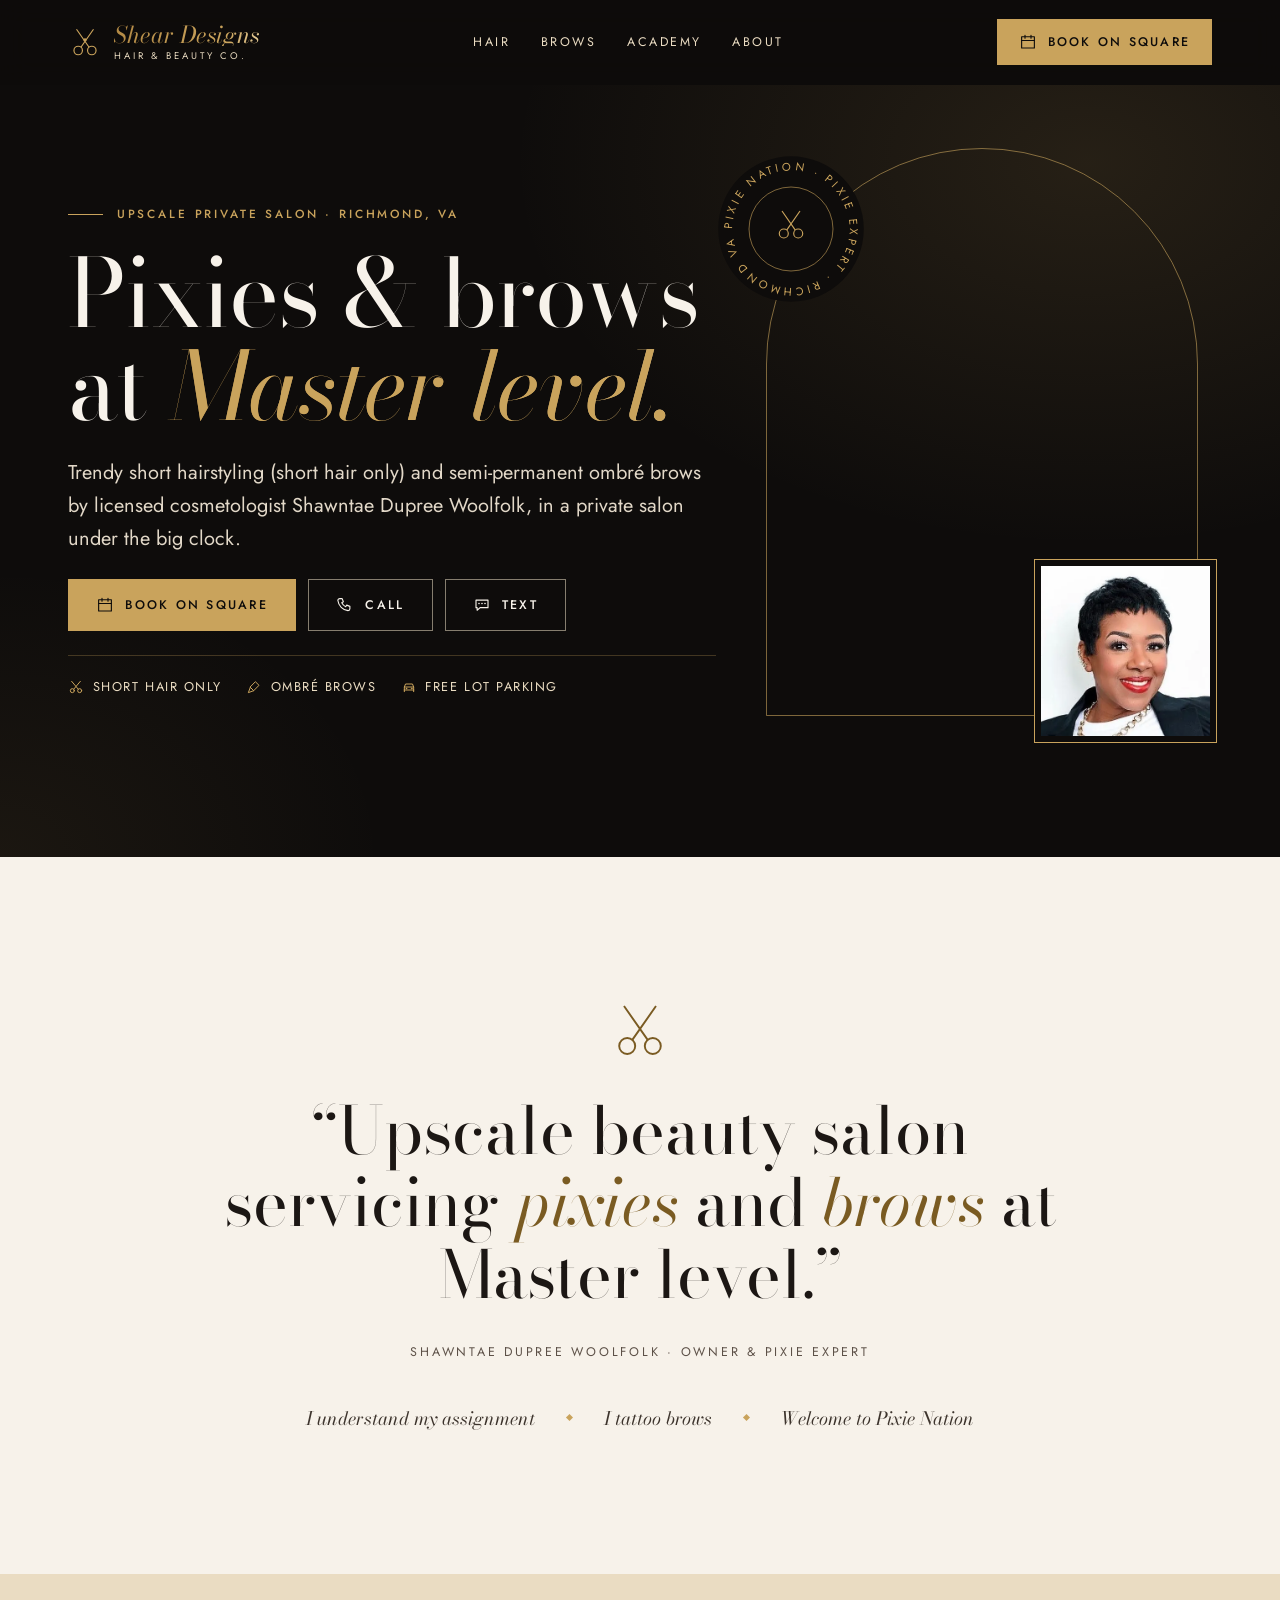
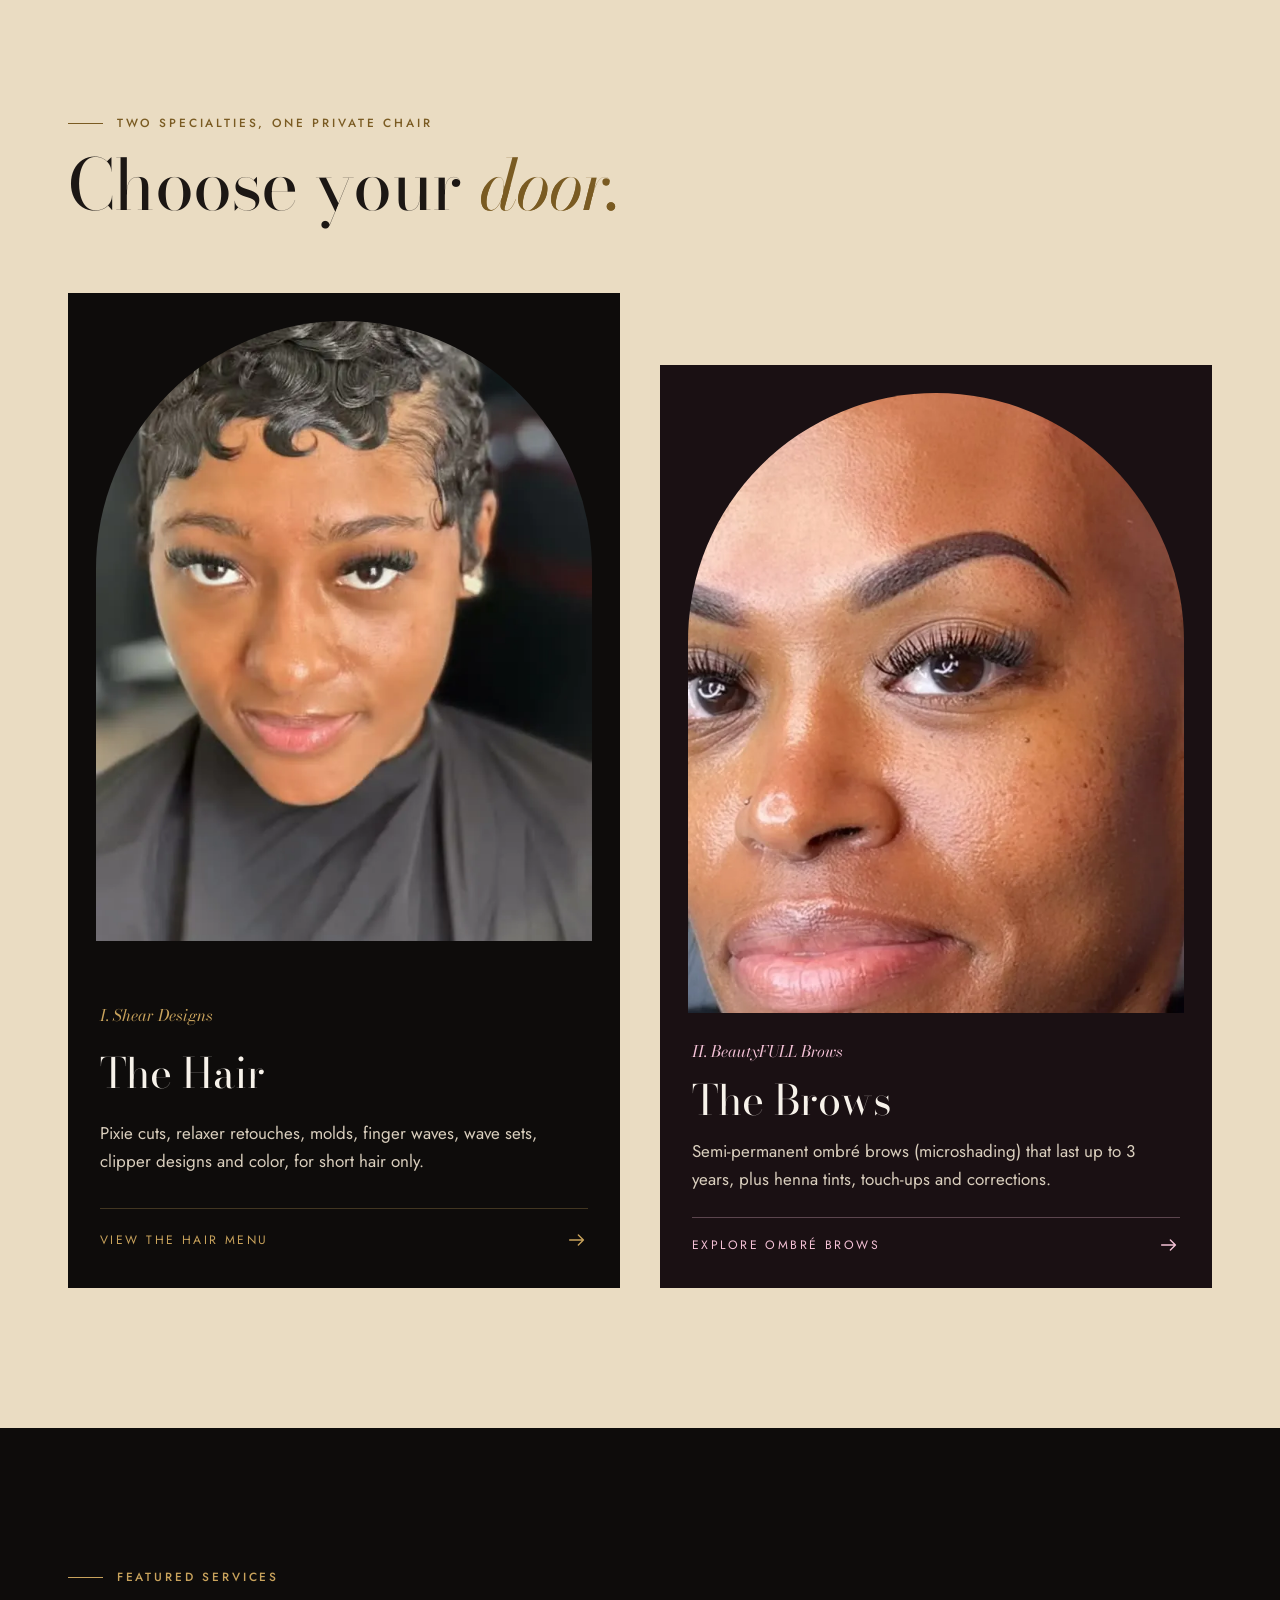
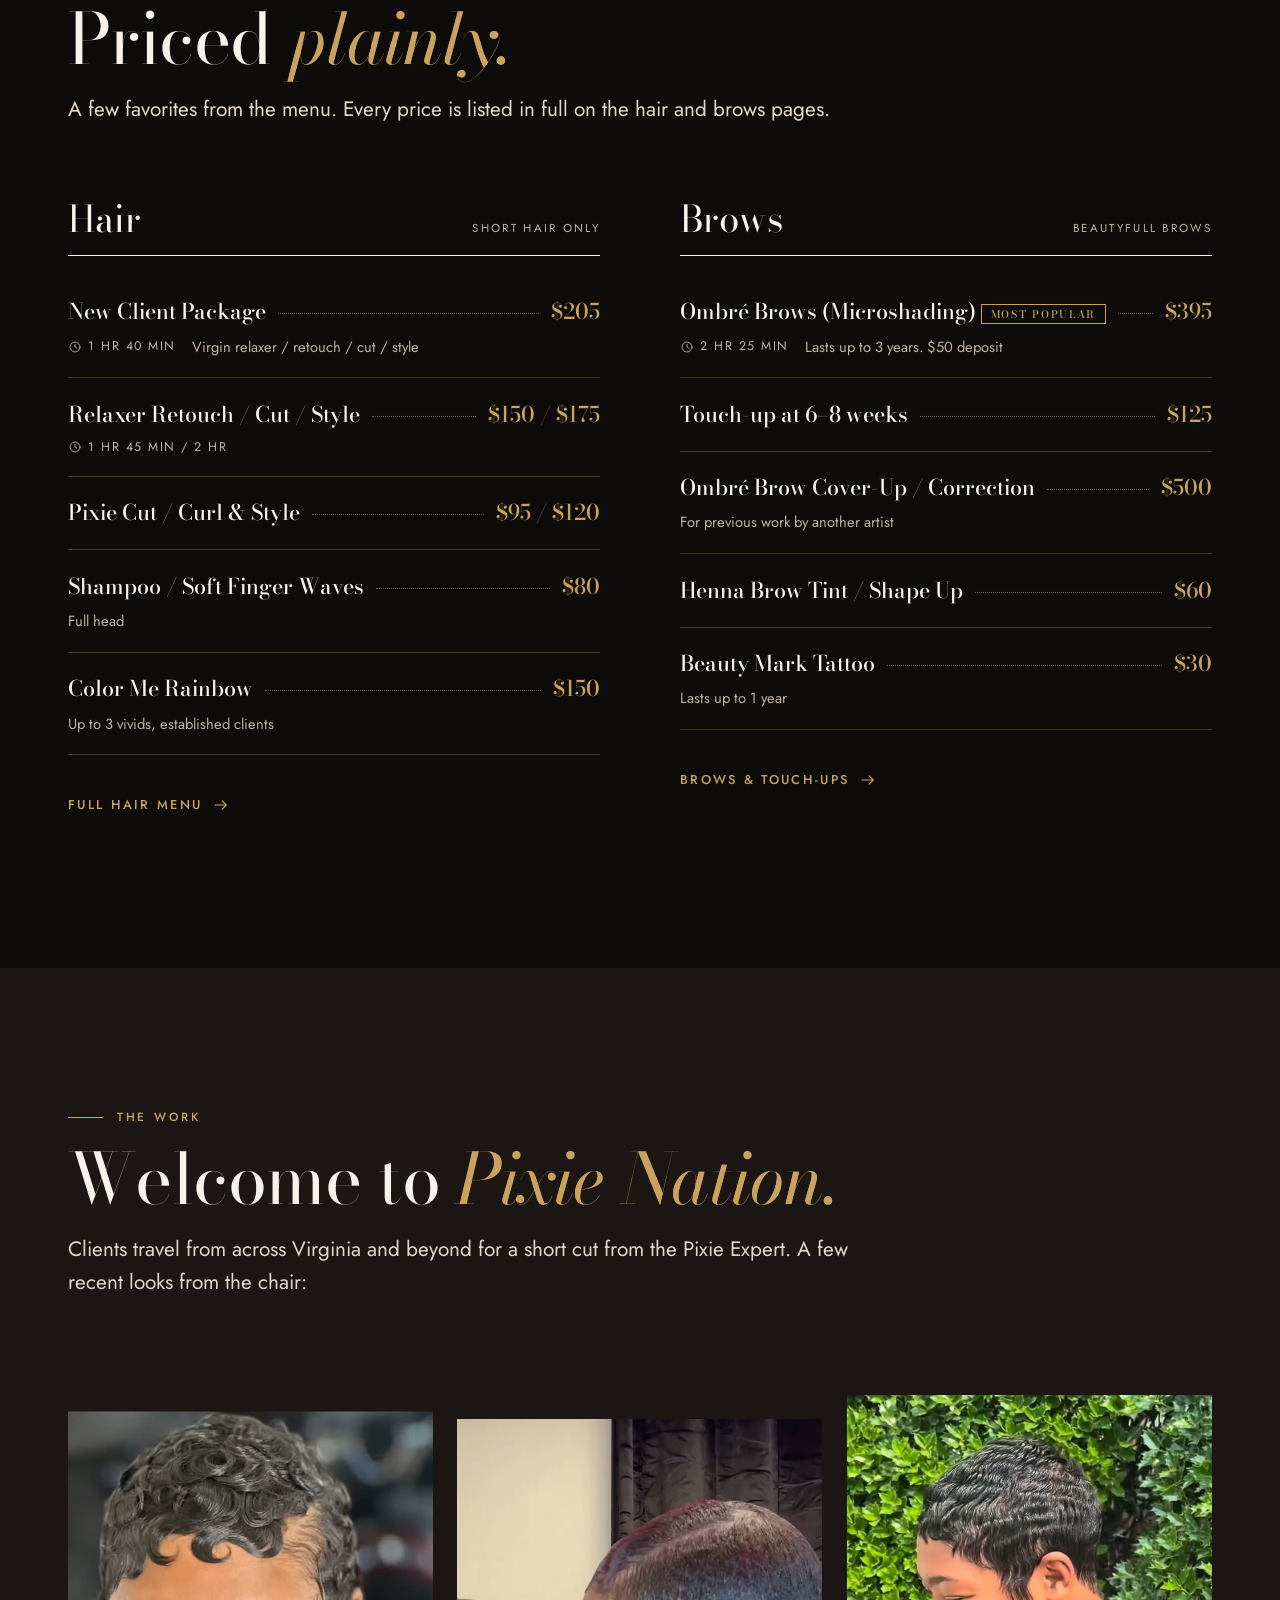
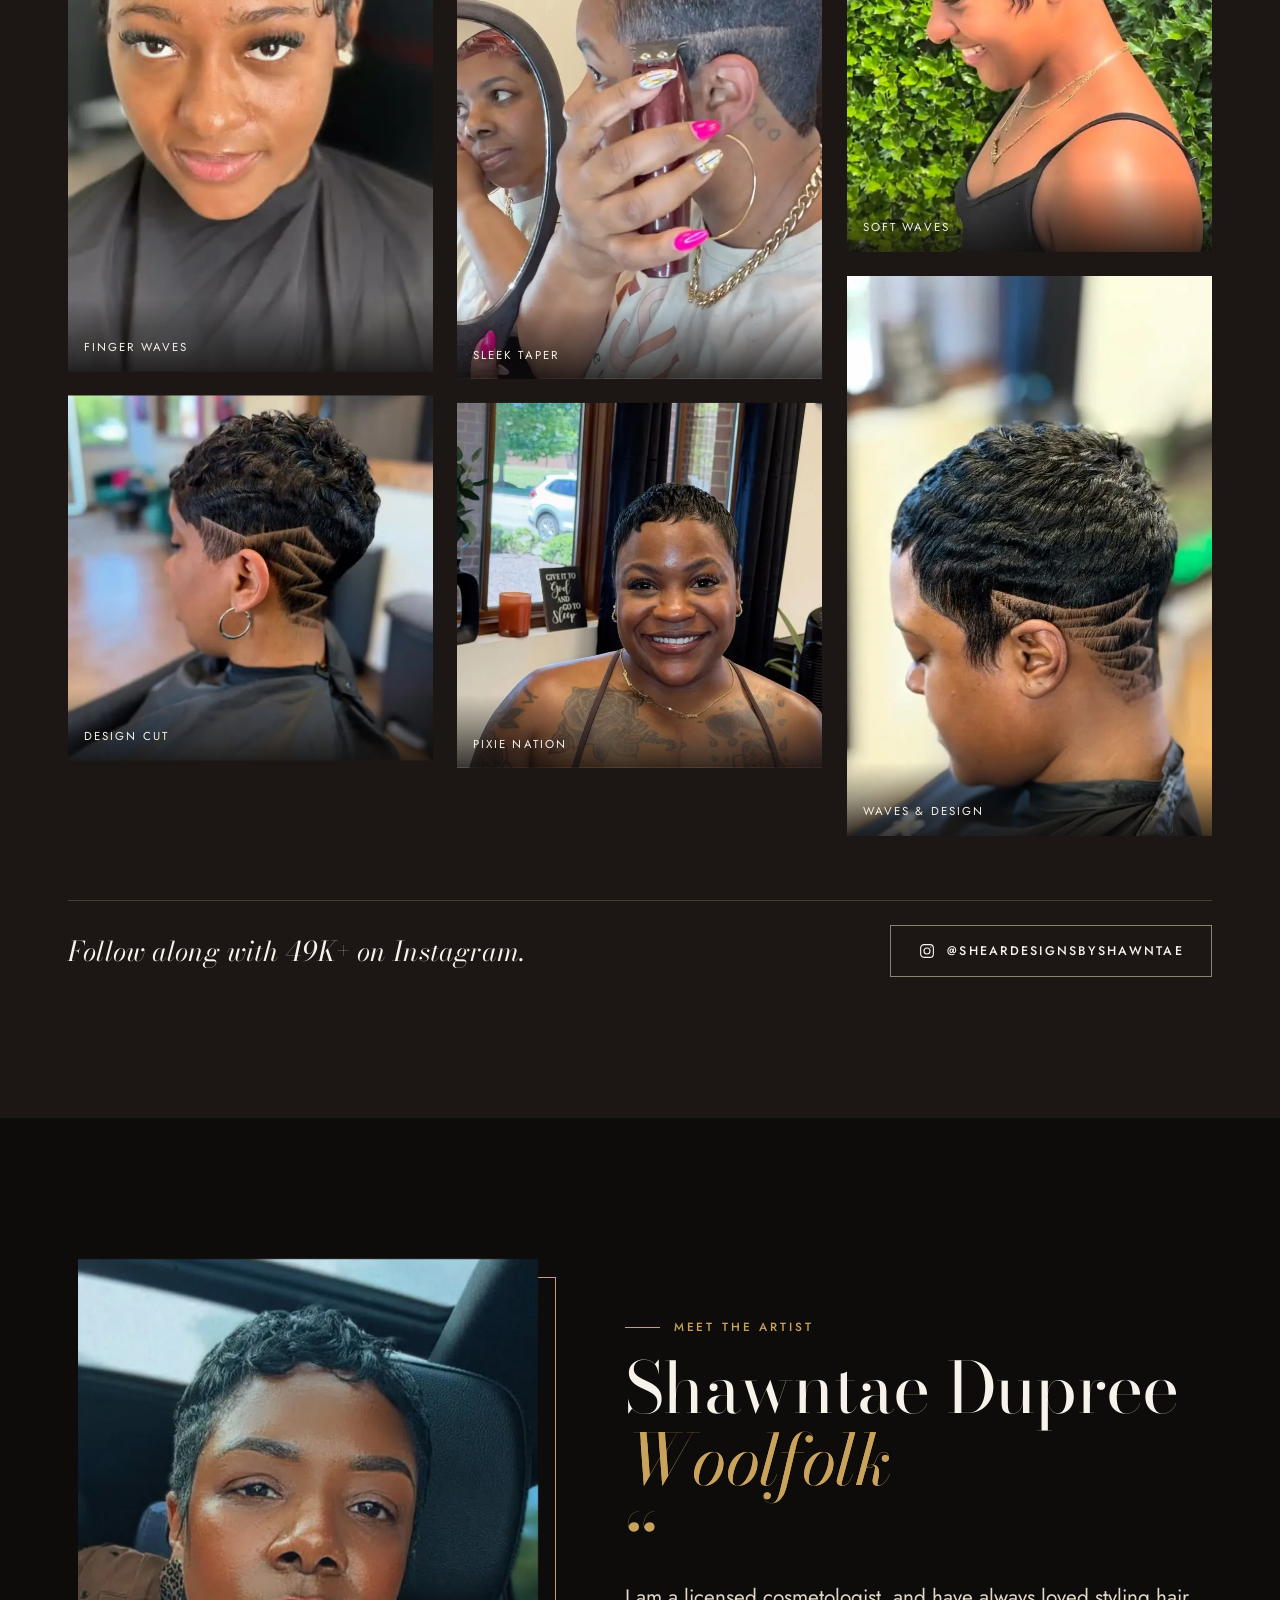
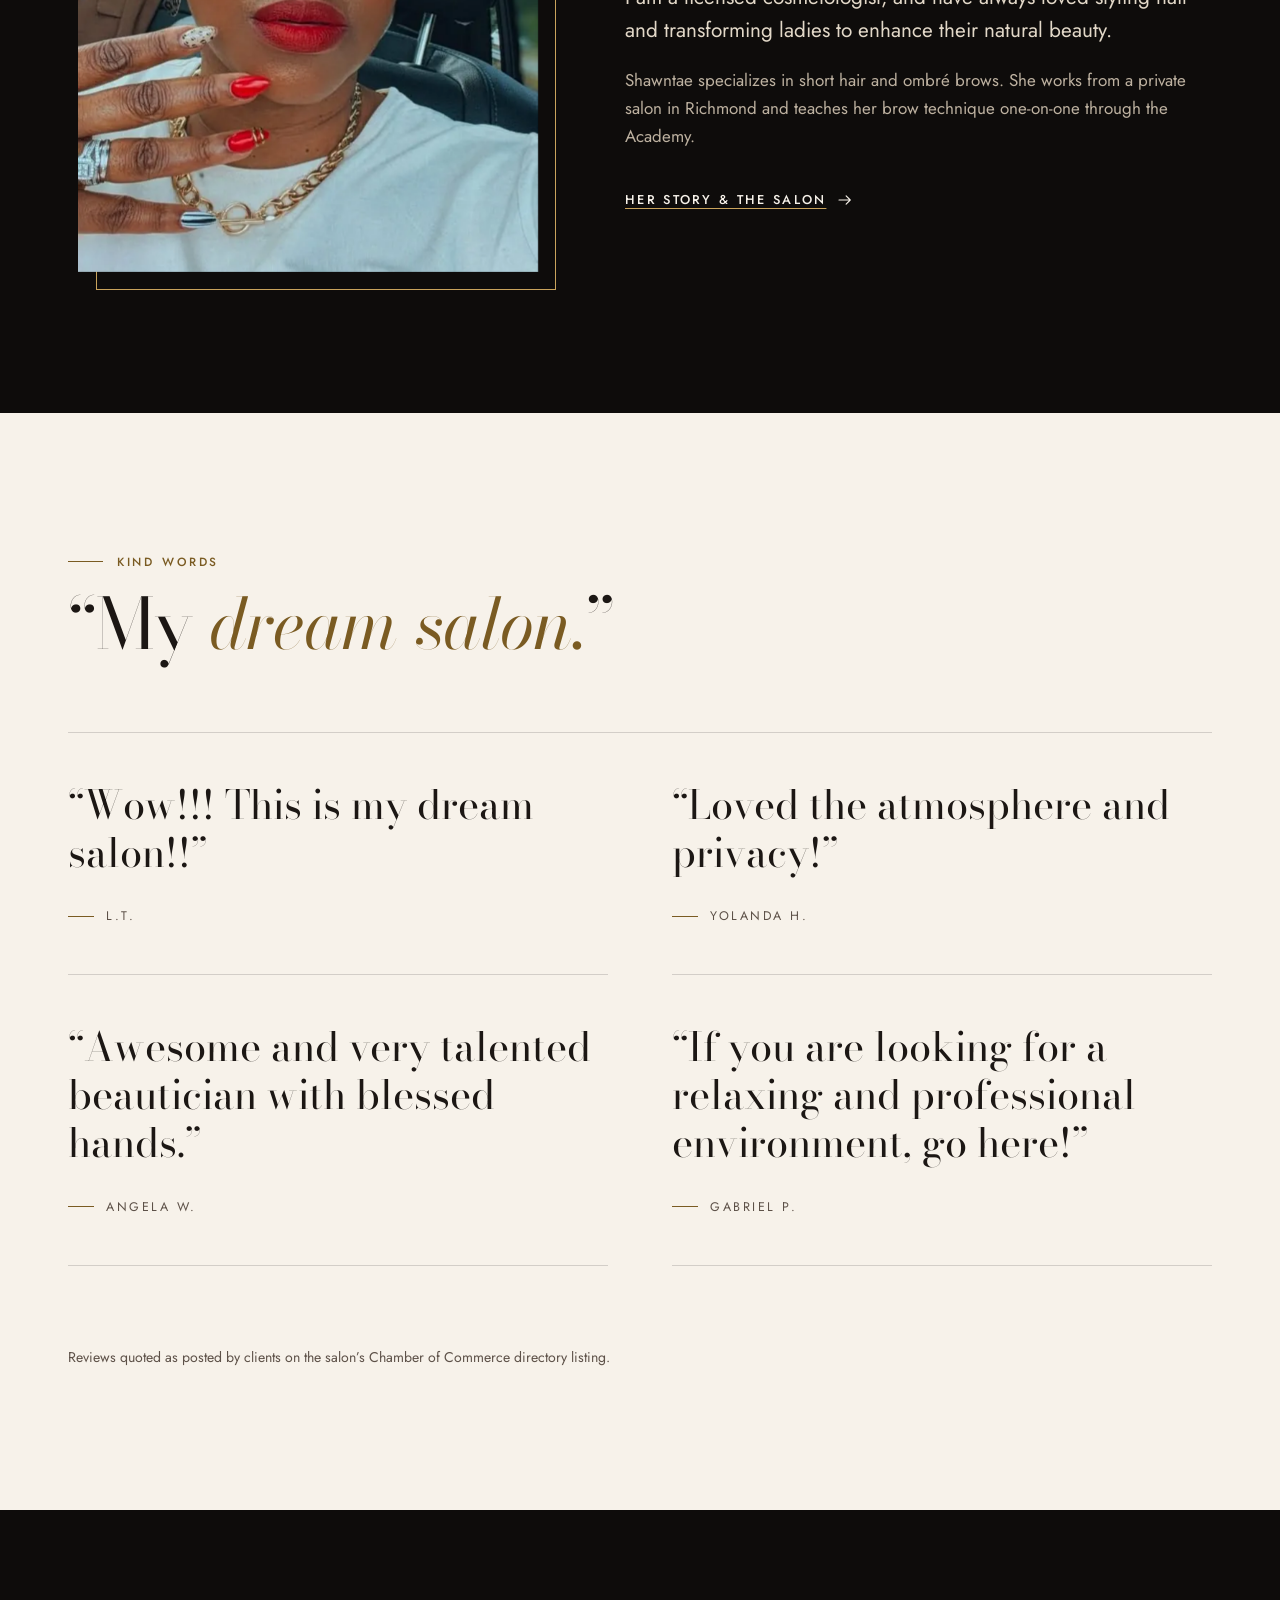
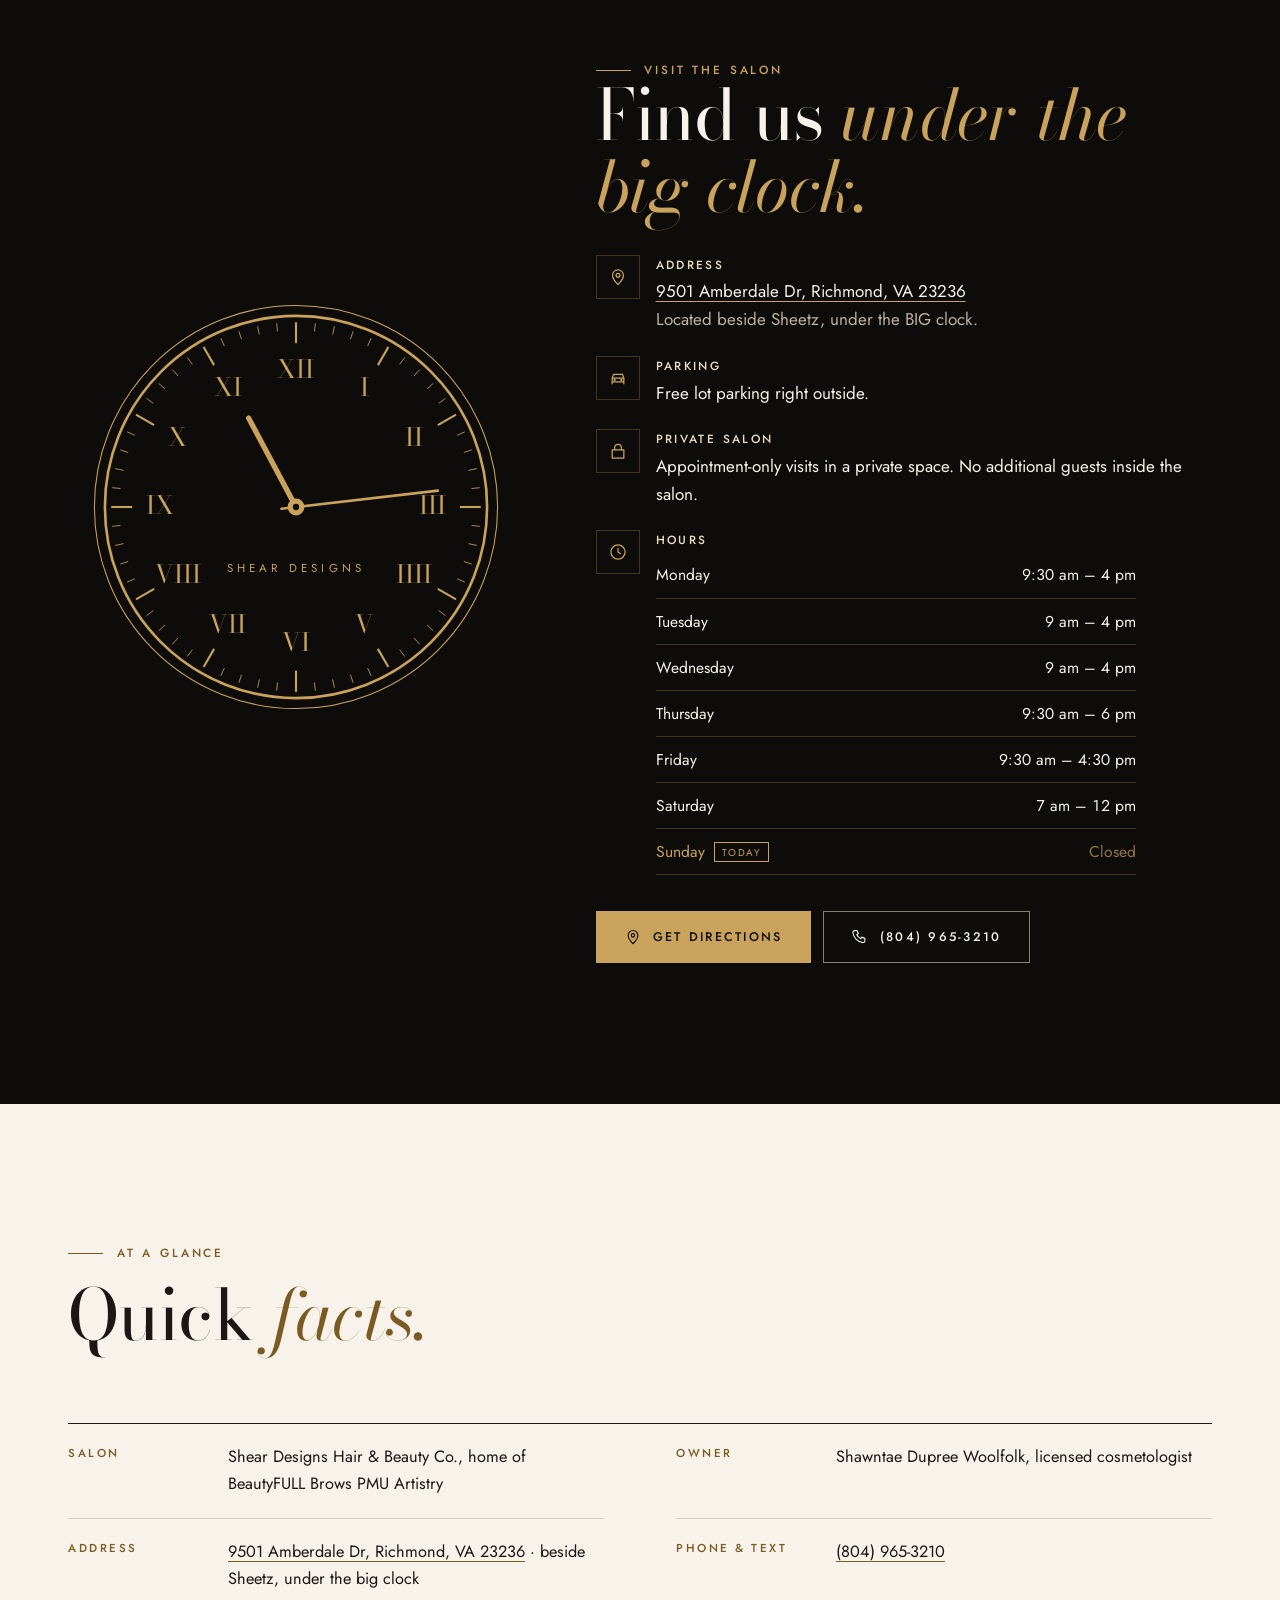
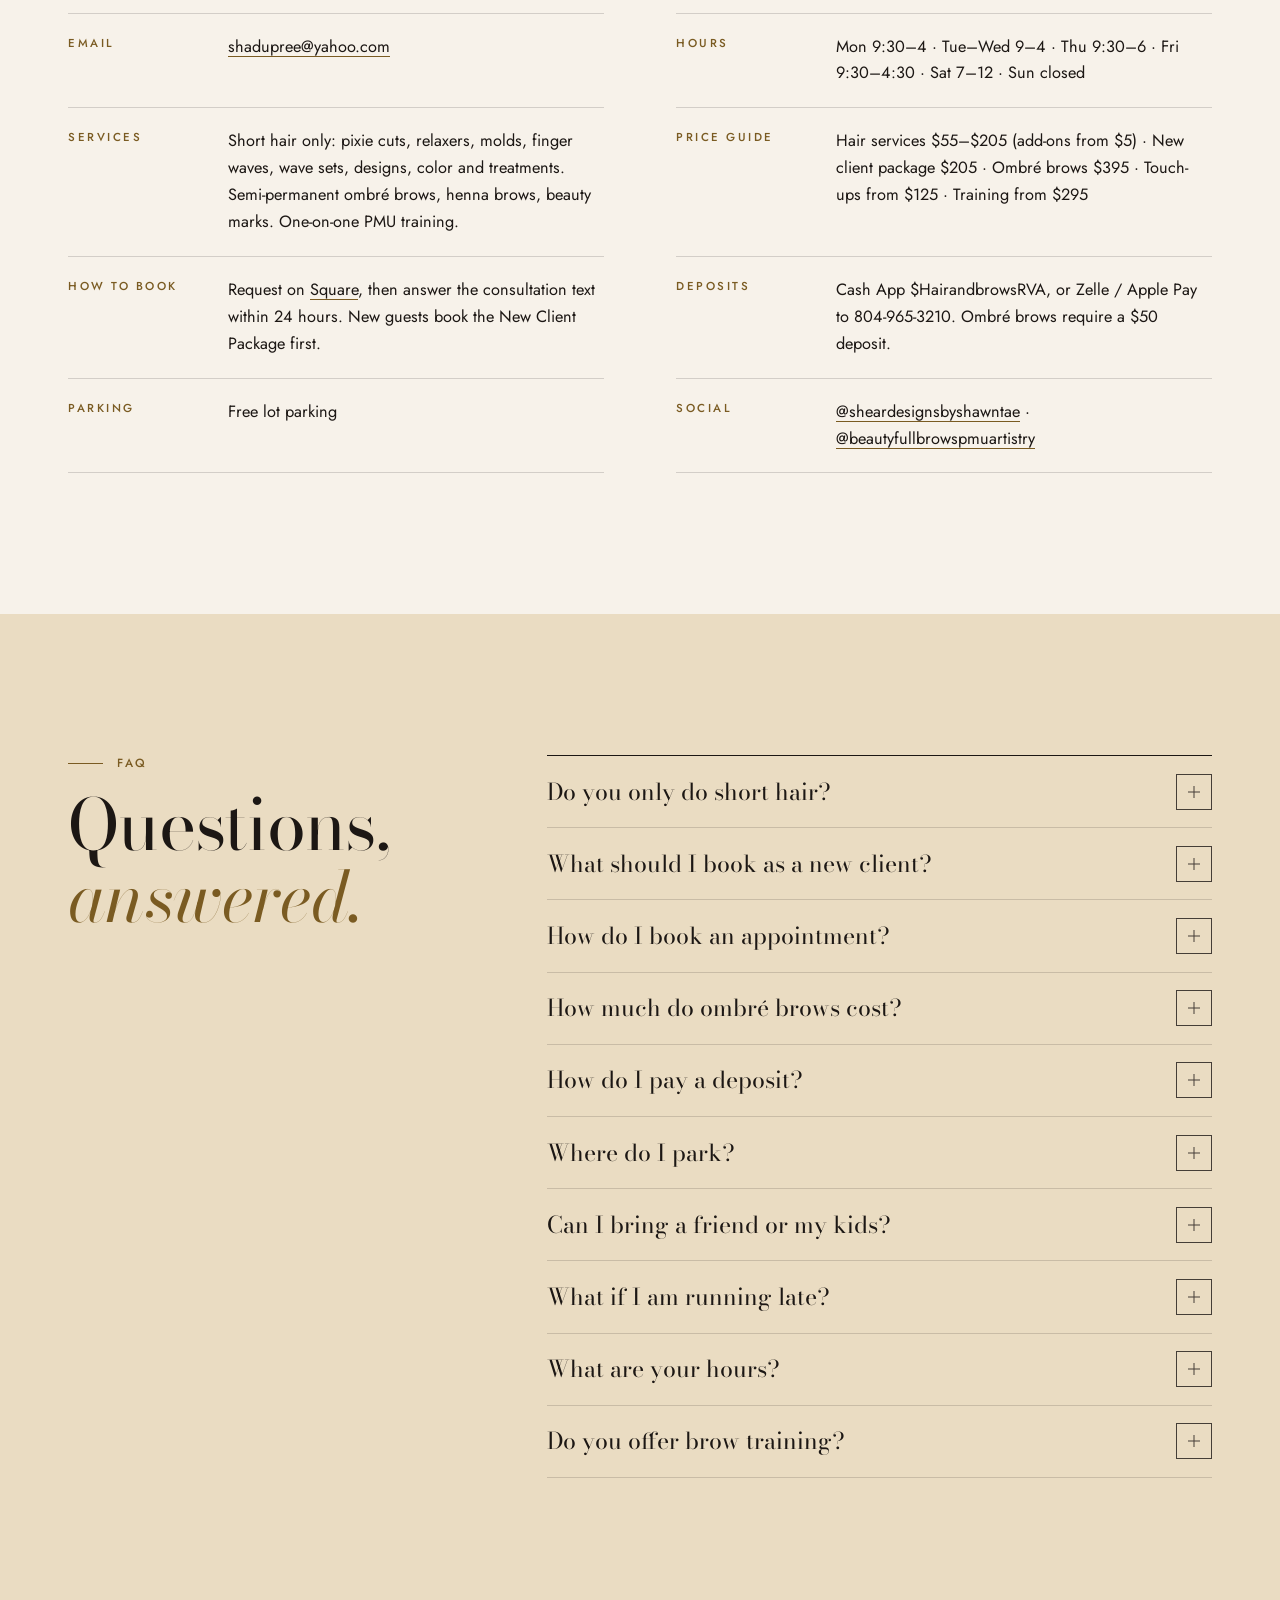
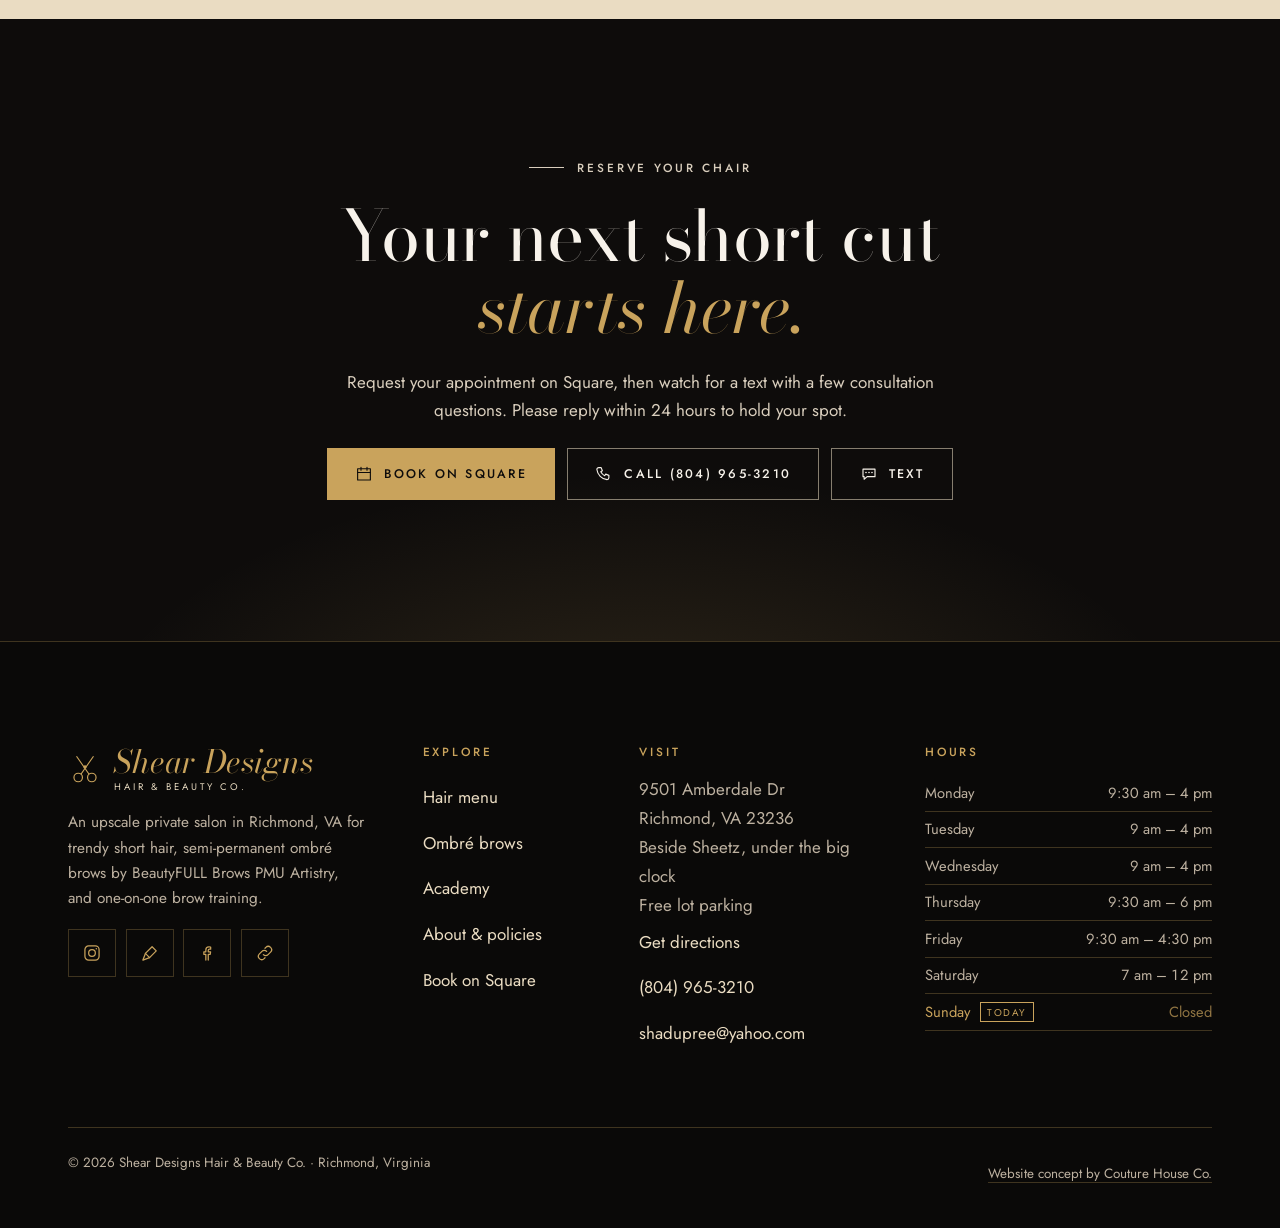
==== commit c0c41236: "Point canonical and SEO URLs to Netlify preview domain. Updates meta tags, JSON-LD, sitemap, and rob" ====
--- a/index.html
+++ b/index.html
@@ -5,15 +5,15 @@
 <meta name="viewport" content="width=device-width, initial-scale=1, viewport-fit=cover">
 <title>Shear Designs | Pixie Cuts &amp; Ombré Brows in Richmond, VA</title>
 <meta name="description" content="Upscale private salon in Richmond, VA for short hair and pixie cuts at Master level, plus BeautyFULL ombré brows. Book on Square.">
-<link rel="canonical" href="https://sheardesignsrva.com/">
+<link rel="canonical" href="https://shear-designs-website.netlify.app/">
 <meta name="theme-color" content="#0e0c0b">
 <meta name="format-detection" content="telephone=no">
 <meta property="og:type" content="website">
 <meta property="og:site_name" content="Shear Designs Hair &amp; Beauty Co.">
 <meta property="og:title" content="Shear Designs | Pixie Cuts &amp; Ombré Brows in Richmond, VA">
 <meta property="og:description" content="Upscale private salon in Richmond, VA for short hair and pixie cuts at Master level, plus BeautyFULL ombré brows. Book on Square.">
-<meta property="og:url" content="https://sheardesignsrva.com/">
-<meta property="og:image" content="https://sheardesignsrva.com/assets/img/og.jpg">
+<meta property="og:url" content="https://shear-designs-website.netlify.app/">
+<meta property="og:image" content="https://shear-designs-website.netlify.app/assets/img/og.jpg">
 <meta property="og:image:width" content="1200">
 <meta property="og:image:height" content="630">
 <meta property="og:image:alt" content="Shear Designs Hair &amp; Beauty Co. - pixies and brows at Master level, Richmond, VA">
@@ -21,7 +21,7 @@
 <meta name="twitter:card" content="summary_large_image">
 <meta name="twitter:title" content="Shear Designs | Pixie Cuts &amp; Ombré Brows in Richmond, VA">
 <meta name="twitter:description" content="Upscale private salon in Richmond, VA for short hair and pixie cuts at Master level, plus BeautyFULL ombré brows. Book on Square.">
-<meta name="twitter:image" content="https://sheardesignsrva.com/assets/img/og.jpg">
+<meta name="twitter:image" content="https://shear-designs-website.netlify.app/assets/img/og.jpg">
 <link rel="icon" href="favicon.svg" type="image/svg+xml">
 <link rel="icon" href="favicon-32.png" sizes="32x32" type="image/png">
 <link rel="apple-touch-icon" href="apple-touch-icon.png">
@@ -31,8 +31,8 @@
 <link rel="stylesheet" href="assets/css/site.css">
 <script>document.documentElement.className=document.documentElement.className.replace('no-js','js');</script>
 <script src="assets/js/site.js" defer></script>
-<script type="application/ld+json">{"@context":"https://schema.org","@type":"BeautySalon","additionalType":"https://schema.org/HairSalon","@id":"https://sheardesignsrva.com/#salon","name":"Shear Designs Hair & Beauty Co.","alternateName":["Shear Designs","Shear Designs Hair & Beauty Lounge","BeautyFULL Brows PMU Artistry"],"slogan":"Upscale Beauty Salon servicing pixies and brows at Master level.","description":"Upscale private beauty salon in Richmond, VA offering trendy short-hair-only styling, semi-permanent ombre brows (microshading) and one-on-one PMU training.","url":"https://sheardesignsrva.com/","logo":"https://sheardesignsrva.com/apple-touch-icon.png","image":["https://sheardesignsrva.com/assets/img/og.jpg","https://sheardesignsrva.com/assets/img/shawntae-portrait.webp"],"telephone":"+1-804-965-3210","email":"shadupree@yahoo.com","address":{"@type":"PostalAddress","streetAddress":"9501 Amberdale Dr","addressLocality":"Richmond","addressRegion":"VA","postalCode":"23236","addressCountry":"US"},"hasMap":"https://www.google.com/maps/search/?api=1&query=9501+Amberdale+Dr%2C+Richmond%2C+VA+23236","openingHoursSpecification":[{"@type":"OpeningHoursSpecification","dayOfWeek":"https://schema.org/Monday","opens":"09:30","closes":"16:00"},{"@type":"OpeningHoursSpecification","dayOfWeek":"https://schema.org/Tuesday","opens":"09:00","closes":"16:00"},{"@type":"OpeningHoursSpecification","dayOfWeek":"https://schema.org/Wednesday","opens":"09:00","closes":"16:00"},{"@type":"OpeningHoursSpecification","dayOfWeek":"https://schema.org/Thursday","opens":"09:30","closes":"18:00"},{"@type":"OpeningHoursSpecification","dayOfWeek":"https://schema.org/Friday","opens":"09:30","closes":"16:30"},{"@type":"OpeningHoursSpecification","dayOfWeek":"https://schema.org/Saturday","opens":"07:00","closes":"12:00"}],"areaServed":[{"@type":"City","name":"Richmond, VA"},{"@type":"AdministrativeArea","name":"Chesterfield County, VA"},{"@type":"State","name":"Virginia"}],"paymentAccepted":"Cash, Cash App, Zelle, Apple Pay","currenciesAccepted":"USD","founder":{"@type":"Person","@id":"https://sheardesignsrva.com/about.html#shawntae","name":"Shawntae Dupree Woolfolk"},"sameAs":["https://www.instagram.com/sheardesignsbyshawntae/","https://www.instagram.com/beautyfullbrowspmuartistry/","https://www.facebook.com/ShearDesignsHairandBeautyLounge/","https://linktr.ee/Sheardesignsbeautyfullbrows"],"potentialAction":{"@type":"ReserveAction","target":{"@type":"EntryPoint","urlTemplate":"https://square.site/book/EBT7A2A8BXAZJ/shear-designs-hair-beautylounge-beautyfull-brows-pmu-artistry-richmond-va","actionPlatform":["https://schema.org/DesktopWebPlatform","https://schema.org/MobileWebPlatform"]},"result":{"@type":"Reservation","name":"Salon appointment"}},"amenityFeature":[{"@type":"LocationFeatureSpecification","name":"Free lot parking","value":true},{"@type":"LocationFeatureSpecification","name":"Private salon","value":true}],"hasOfferCatalog":{"@type":"OfferCatalog","name":"Salon services and training","itemListElement":[{"@type":"OfferCatalog","name":"Short hair services","itemListElement":[{"@type":"OfferCatalog","name":"New Client Package","itemListElement":[{"@type":"Offer","itemOffered":{"@type":"Service","name":"New Client Package — Virgin Relaxer / Retouch / Cut / Style","description":"Required first appointment for new guests. Duration 1 hr 40 min."},"priceCurrency":"USD","price":"205"}]},{"@type":"OfferCatalog","name":"Cuts, relaxers & styling","itemListElement":[{"@type":"Offer","itemOffered":{"@type":"Service","name":"Relaxer Retouch / Style"},"priceCurrency":"USD","price":"125"},{"@type":"Offer","itemOffered":{"@type":"Service","name":"Relaxer Retouch / Cut / Style"},"priceCurrency":"USD","priceSpecification":{"@type":"PriceSpecification","minPrice":150,"maxPrice":175,"priceCurrency":"USD"}},{"@type":"Offer","itemOffered":{"@type":"Service","name":"Virgin Relaxer / Cut / Style","description":"Established clients, 3+ months since last retouch"},"priceCurrency":"USD","price":"195"},{"@type":"Offer","itemOffered":{"@type":"Service","name":"Relaxer / Zonal Mold & Style","description":"Sides & back. $115 without cut, $145 with cut"},"priceCurrency":"USD","priceSpecification":{"@type":"PriceSpecification","minPrice":115,"maxPrice":145,"priceCurrency":"USD"}},{"@type":"Offer","itemOffered":{"@type":"Service","name":"Pixie Cut / Curl & Style"},"priceCurrency":"USD","priceSpecification":{"@type":"PriceSpecification","minPrice":95,"maxPrice":120,"priceCurrency":"USD"}},{"@type":"Offer","itemOffered":{"@type":"Service","name":"Cut – Shampoo & Mold","description":"No curl"},"priceCurrency":"USD","price":"75"},{"@type":"Offer","itemOffered":{"@type":"Service","name":"Shampoo / Wave Set & Curl","description":"Relaxer within 2 weeks; hair 3 inches or less"},"priceCurrency":"USD","price":"85"},{"@type":"Offer","itemOffered":{"@type":"Service","name":"Shampoo / Soft Finger Waves","description":"Full head"},"priceCurrency":"USD","price":"80"},{"@type":"Offer","itemOffered":{"@type":"Service","name":"Shampoo / Curl","description":"Includes steam"},"priceCurrency":"USD","priceSpecification":{"@type":"PriceSpecification","minPrice":55,"maxPrice":75,"priceCurrency":"USD"}},{"@type":"Offer","itemOffered":{"@type":"Service","name":"Shampoo / Mold Flat"},"priceCurrency":"USD","price":"60"},{"@type":"Offer","itemOffered":{"@type":"Service","name":"Cut / Edge Up / Nape","description":"Add-on"},"priceCurrency":"USD","price":"5"}]},{"@type":"OfferCatalog","name":"Color","itemListElement":[{"@type":"Offer","itemOffered":{"@type":"Service","name":"Semi-Permanent Color","description":"One color, add-on"},"priceCurrency":"USD","price":"35"},{"@type":"Offer","itemOffered":{"@type":"Service","name":"Demi Color","description":"Black or dark brown, with gloss"},"priceCurrency":"USD","price":"40"},{"@type":"Offer","itemOffered":{"@type":"Service","name":"Highlights","description":"Add-on"},"priceCurrency":"USD","priceSpecification":{"@type":"PriceSpecification","minPrice":50,"maxPrice":70,"priceCurrency":"USD"}},{"@type":"Offer","itemOffered":{"@type":"Service","name":"Color POP","description":"Add-on for established clients"},"priceCurrency":"USD","price":"95"},{"@type":"Offer","itemOffered":{"@type":"Service","name":"Color Me Rainbow","description":"Package: up to 3 vivids, +$30 each additional color. Established clients"},"priceCurrency":"USD","price":"150"}]},{"@type":"OfferCatalog","name":"Treatments & add-ons","itemListElement":[{"@type":"Offer","itemOffered":{"@type":"Service","name":"Undercut / Designs"},"priceCurrency":"USD","price":"15"},{"@type":"Offer","itemOffered":{"@type":"Service","name":"“Keep Me Healthy” Deep Conditioner"},"priceCurrency":"USD","price":"15"},{"@type":"Offer","itemOffered":{"@type":"Service","name":"Stimulating Scalp Treatment / Detox"},"priceCurrency":"USD","price":"20"},{"@type":"Offer","itemOffered":{"@type":"Service","name":"Protein Treatment / Deep Condition"},"priceCurrency":"USD","price":"25"},{"@type":"Offer","itemOffered":{"@type":"Service","name":"Hair Loss / Thinning Consultation","description":"Only if recommended"},"priceCurrency":"USD","price":"30"}]}]},{"@type":"OfferCatalog","name":"BeautyFULL Brows PMU services","itemListElement":[{"@type":"Offer","itemOffered":{"@type":"Service","name":"Ombré Brows (Microshading)","description":"Lasts up to 3 years. $50 deposit"},"priceCurrency":"USD","price":"395"},{"@type":"Offer","itemOffered":{"@type":"Service","name":"Ombré Brow Cover-Up / Correction","description":"Required for brows previously tattooed by another artist. $50 deposit"},"priceCurrency":"USD","price":"500"},{"@type":"Offer","itemOffered":{"@type":"Service","name":"Henna Brow Tint / Shape Up"},"priceCurrency":"USD","price":"60"},{"@type":"Offer","itemOffered":{"@type":"Service","name":"Beauty Mark Tattoo","description":"Lasts up to 1 year"},"priceCurrency":"USD","price":"30"},{"@type":"Offer","itemOffered":{"@type":"Service","name":"Patch Test"},"priceCurrency":"USD","price":"10"},{"@type":"Offer","itemOffered":{"@type":"Service","name":"Ombre brow touch-up, 6–8 weeks"},"priceCurrency":"USD","price":"125"},{"@type":"Offer","itemOffered":{"@type":"Service","name":"Ombre brow touch-up, 8–10 weeks"},"priceCurrency":"USD","price":"145"},{"@type":"Offer","itemOffered":{"@type":"Service","name":"Ombre brow touch-up, 9–12 weeks (lapsed)"},"priceCurrency":"USD","price":"160"},{"@type":"Offer","itemOffered":{"@type":"Service","name":"Ombre brow touch-up, 12–16 weeks"},"priceCurrency":"USD","price":"175"},{"@type":"Offer","itemOffered":{"@type":"Service","name":"Ombre brow touch-up, 16–20 weeks"},"priceCurrency":"USD","price":"195"},{"@type":"Offer","itemOffered":{"@type":"Service","name":"Annual touch-up / color boost","description":"Ombre brow touch-up"},"priceCurrency":"USD","price":"250"},{"@type":"Offer","itemOffered":{"@type":"Service","name":"2-year touch-up","description":"Ombre brow touch-up"},"priceCurrency":"USD","price":"320"},{"@type":"Offer","itemOffered":{"@type":"Service","name":"3-year touch-up","description":"Ombre brow touch-up"},"priceCurrency":"USD","price":"360"}]},{"@type":"OfferCatalog","name":"Private one-on-one PMU training","itemListElement":[{"@type":"Offer","itemOffered":{"@type":"Course","name":"Microshading (Ombre) or Microblading Training, 1-Day","description":"Private one-on-one course, 9:30 am to 4:30 pm.","provider":{"@id":"https://sheardesignsrva.com/#salon"}},"priceCurrency":"USD","price":"1095"},{"@type":"Offer","itemOffered":{"@type":"Course","name":"Microshading (Ombre) or Microblading Training, 2-Day","description":"Private one-on-one course; day 2 on a live model, 10 am to 2 pm.","provider":{"@id":"https://sheardesignsrva.com/#salon"}},"priceCurrency":"USD","price":"1695"},{"@type":"Offer","itemOffered":{"@type":"Course","name":"Refresher Course","description":"For students whose intro course was within the last 24 months. Prior students receive $50 off.","provider":{"@id":"https://sheardesignsrva.com/#salon"}},"priceCurrency":"USD","price":"695"},{"@type":"Offer","itemOffered":{"@type":"Course","name":"Eyebrow Mapping","description":"Kit included. $75 deposit. Add a live model for +$50 and one additional hour.","provider":{"@id":"https://sheardesignsrva.com/#salon"}},"priceCurrency":"USD","price":"375"},{"@type":"Offer","itemOffered":{"@type":"Course","name":"Henna Brow Tint","description":"Henna brow tint training. $345 when the course includes a live model.","provider":{"@id":"https://sheardesignsrva.com/#salon"}},"priceCurrency":"USD","price":"295"},{"@type":"Offer","itemOffered":{"@type":"Course","name":"Brow Model Day","description":"A dedicated day of model practice for previous students.","provider":{"@id":"https://sheardesignsrva.com/#salon"}},"priceCurrency":"USD","price":"300"}]}]}}</script>
-<script type="application/ld+json">{"@context":"https://schema.org","@type":"WebSite","@id":"https://sheardesignsrva.com/#website","url":"https://sheardesignsrva.com/","name":"Shear Designs Hair & Beauty Co.","publisher":{"@id":"https://sheardesignsrva.com/#salon"},"inLanguage":"en-US"}</script>
+<script type="application/ld+json">{"@context":"https://schema.org","@type":"BeautySalon","additionalType":"https://schema.org/HairSalon","@id":"https://shear-designs-website.netlify.app/#salon","name":"Shear Designs Hair & Beauty Co.","alternateName":["Shear Designs","Shear Designs Hair & Beauty Lounge","BeautyFULL Brows PMU Artistry"],"slogan":"Upscale Beauty Salon servicing pixies and brows at Master level.","description":"Upscale private beauty salon in Richmond, VA offering trendy short-hair-only styling, semi-permanent ombre brows (microshading) and one-on-one PMU training.","url":"https://shear-designs-website.netlify.app/","logo":"https://shear-designs-website.netlify.app/apple-touch-icon.png","image":["https://shear-designs-website.netlify.app/assets/img/og.jpg","https://shear-designs-website.netlify.app/assets/img/shawntae-portrait.webp"],"telephone":"+1-804-965-3210","email":"shadupree@yahoo.com","address":{"@type":"PostalAddress","streetAddress":"9501 Amberdale Dr","addressLocality":"Richmond","addressRegion":"VA","postalCode":"23236","addressCountry":"US"},"hasMap":"https://www.google.com/maps/search/?api=1&query=9501+Amberdale+Dr%2C+Richmond%2C+VA+23236","openingHoursSpecification":[{"@type":"OpeningHoursSpecification","dayOfWeek":"https://schema.org/Monday","opens":"09:30","closes":"16:00"},{"@type":"OpeningHoursSpecification","dayOfWeek":"https://schema.org/Tuesday","opens":"09:00","closes":"16:00"},{"@type":"OpeningHoursSpecification","dayOfWeek":"https://schema.org/Wednesday","opens":"09:00","closes":"16:00"},{"@type":"OpeningHoursSpecification","dayOfWeek":"https://schema.org/Thursday","opens":"09:30","closes":"18:00"},{"@type":"OpeningHoursSpecification","dayOfWeek":"https://schema.org/Friday","opens":"09:30","closes":"16:30"},{"@type":"OpeningHoursSpecification","dayOfWeek":"https://schema.org/Saturday","opens":"07:00","closes":"12:00"}],"areaServed":[{"@type":"City","name":"Richmond, VA"},{"@type":"AdministrativeArea","name":"Chesterfield County, VA"},{"@type":"State","name":"Virginia"}],"paymentAccepted":"Cash, Cash App, Zelle, Apple Pay","currenciesAccepted":"USD","founder":{"@type":"Person","@id":"https://shear-designs-website.netlify.app/about.html#shawntae","name":"Shawntae Dupree Woolfolk"},"sameAs":["https://www.instagram.com/sheardesignsbyshawntae/","https://www.instagram.com/beautyfullbrowspmuartistry/","https://www.facebook.com/ShearDesignsHairandBeautyLounge/","https://linktr.ee/Sheardesignsbeautyfullbrows"],"potentialAction":{"@type":"ReserveAction","target":{"@type":"EntryPoint","urlTemplate":"https://square.site/book/EBT7A2A8BXAZJ/shear-designs-hair-beautylounge-beautyfull-brows-pmu-artistry-richmond-va","actionPlatform":["https://schema.org/DesktopWebPlatform","https://schema.org/MobileWebPlatform"]},"result":{"@type":"Reservation","name":"Salon appointment"}},"amenityFeature":[{"@type":"LocationFeatureSpecification","name":"Free lot parking","value":true},{"@type":"LocationFeatureSpecification","name":"Private salon","value":true}],"hasOfferCatalog":{"@type":"OfferCatalog","name":"Salon services and training","itemListElement":[{"@type":"OfferCatalog","name":"Short hair services","itemListElement":[{"@type":"OfferCatalog","name":"New Client Package","itemListElement":[{"@type":"Offer","itemOffered":{"@type":"Service","name":"New Client Package — Virgin Relaxer / Retouch / Cut / Style","description":"Required first appointment for new guests. Duration 1 hr 40 min."},"priceCurrency":"USD","price":"205"}]},{"@type":"OfferCatalog","name":"Cuts, relaxers & styling","itemListElement":[{"@type":"Offer","itemOffered":{"@type":"Service","name":"Relaxer Retouch / Style"},"priceCurrency":"USD","price":"125"},{"@type":"Offer","itemOffered":{"@type":"Service","name":"Relaxer Retouch / Cut / Style"},"priceCurrency":"USD","priceSpecification":{"@type":"PriceSpecification","minPrice":150,"maxPrice":175,"priceCurrency":"USD"}},{"@type":"Offer","itemOffered":{"@type":"Service","name":"Virgin Relaxer / Cut / Style","description":"Established clients, 3+ months since last retouch"},"priceCurrency":"USD","price":"195"},{"@type":"Offer","itemOffered":{"@type":"Service","name":"Relaxer / Zonal Mold & Style","description":"Sides & back. $115 without cut, $145 with cut"},"priceCurrency":"USD","priceSpecification":{"@type":"PriceSpecification","minPrice":115,"maxPrice":145,"priceCurrency":"USD"}},{"@type":"Offer","itemOffered":{"@type":"Service","name":"Pixie Cut / Curl & Style"},"priceCurrency":"USD","priceSpecification":{"@type":"PriceSpecification","minPrice":95,"maxPrice":120,"priceCurrency":"USD"}},{"@type":"Offer","itemOffered":{"@type":"Service","name":"Cut – Shampoo & Mold","description":"No curl"},"priceCurrency":"USD","price":"75"},{"@type":"Offer","itemOffered":{"@type":"Service","name":"Shampoo / Wave Set & Curl","description":"Relaxer within 2 weeks; hair 3 inches or less"},"priceCurrency":"USD","price":"85"},{"@type":"Offer","itemOffered":{"@type":"Service","name":"Shampoo / Soft Finger Waves","description":"Full head"},"priceCurrency":"USD","price":"80"},{"@type":"Offer","itemOffered":{"@type":"Service","name":"Shampoo / Curl","description":"Includes steam"},"priceCurrency":"USD","priceSpecification":{"@type":"PriceSpecification","minPrice":55,"maxPrice":75,"priceCurrency":"USD"}},{"@type":"Offer","itemOffered":{"@type":"Service","name":"Shampoo / Mold Flat"},"priceCurrency":"USD","price":"60"},{"@type":"Offer","itemOffered":{"@type":"Service","name":"Cut / Edge Up / Nape","description":"Add-on"},"priceCurrency":"USD","price":"5"}]},{"@type":"OfferCatalog","name":"Color","itemListElement":[{"@type":"Offer","itemOffered":{"@type":"Service","name":"Semi-Permanent Color","description":"One color, add-on"},"priceCurrency":"USD","price":"35"},{"@type":"Offer","itemOffered":{"@type":"Service","name":"Demi Color","description":"Black or dark brown, with gloss"},"priceCurrency":"USD","price":"40"},{"@type":"Offer","itemOffered":{"@type":"Service","name":"Highlights","description":"Add-on"},"priceCurrency":"USD","priceSpecification":{"@type":"PriceSpecification","minPrice":50,"maxPrice":70,"priceCurrency":"USD"}},{"@type":"Offer","itemOffered":{"@type":"Service","name":"Color POP","description":"Add-on for established clients"},"priceCurrency":"USD","price":"95"},{"@type":"Offer","itemOffered":{"@type":"Service","name":"Color Me Rainbow","description":"Package: up to 3 vivids, +$30 each additional color. Established clients"},"priceCurrency":"USD","price":"150"}]},{"@type":"OfferCatalog","name":"Treatments & add-ons","itemListElement":[{"@type":"Offer","itemOffered":{"@type":"Service","name":"Undercut / Designs"},"priceCurrency":"USD","price":"15"},{"@type":"Offer","itemOffered":{"@type":"Service","name":"“Keep Me Healthy” Deep Conditioner"},"priceCurrency":"USD","price":"15"},{"@type":"Offer","itemOffered":{"@type":"Service","name":"Stimulating Scalp Treatment / Detox"},"priceCurrency":"USD","price":"20"},{"@type":"Offer","itemOffered":{"@type":"Service","name":"Protein Treatment / Deep Condition"},"priceCurrency":"USD","price":"25"},{"@type":"Offer","itemOffered":{"@type":"Service","name":"Hair Loss / Thinning Consultation","description":"Only if recommended"},"priceCurrency":"USD","price":"30"}]}]},{"@type":"OfferCatalog","name":"BeautyFULL Brows PMU services","itemListElement":[{"@type":"Offer","itemOffered":{"@type":"Service","name":"Ombré Brows (Microshading)","description":"Lasts up to 3 years. $50 deposit"},"priceCurrency":"USD","price":"395"},{"@type":"Offer","itemOffered":{"@type":"Service","name":"Ombré Brow Cover-Up / Correction","description":"Required for brows previously tattooed by another artist. $50 deposit"},"priceCurrency":"USD","price":"500"},{"@type":"Offer","itemOffered":{"@type":"Service","name":"Henna Brow Tint / Shape Up"},"priceCurrency":"USD","price":"60"},{"@type":"Offer","itemOffered":{"@type":"Service","name":"Beauty Mark Tattoo","description":"Lasts up to 1 year"},"priceCurrency":"USD","price":"30"},{"@type":"Offer","itemOffered":{"@type":"Service","name":"Patch Test"},"priceCurrency":"USD","price":"10"},{"@type":"Offer","itemOffered":{"@type":"Service","name":"Ombre brow touch-up, 6–8 weeks"},"priceCurrency":"USD","price":"125"},{"@type":"Offer","itemOffered":{"@type":"Service","name":"Ombre brow touch-up, 8–10 weeks"},"priceCurrency":"USD","price":"145"},{"@type":"Offer","itemOffered":{"@type":"Service","name":"Ombre brow touch-up, 9–12 weeks (lapsed)"},"priceCurrency":"USD","price":"160"},{"@type":"Offer","itemOffered":{"@type":"Service","name":"Ombre brow touch-up, 12–16 weeks"},"priceCurrency":"USD","price":"175"},{"@type":"Offer","itemOffered":{"@type":"Service","name":"Ombre brow touch-up, 16–20 weeks"},"priceCurrency":"USD","price":"195"},{"@type":"Offer","itemOffered":{"@type":"Service","name":"Annual touch-up / color boost","description":"Ombre brow touch-up"},"priceCurrency":"USD","price":"250"},{"@type":"Offer","itemOffered":{"@type":"Service","name":"2-year touch-up","description":"Ombre brow touch-up"},"priceCurrency":"USD","price":"320"},{"@type":"Offer","itemOffered":{"@type":"Service","name":"3-year touch-up","description":"Ombre brow touch-up"},"priceCurrency":"USD","price":"360"}]},{"@type":"OfferCatalog","name":"Private one-on-one PMU training","itemListElement":[{"@type":"Offer","itemOffered":{"@type":"Course","name":"Microshading (Ombre) or Microblading Training, 1-Day","description":"Private one-on-one course, 9:30 am to 4:30 pm.","provider":{"@id":"https://shear-designs-website.netlify.app/#salon"}},"priceCurrency":"USD","price":"1095"},{"@type":"Offer","itemOffered":{"@type":"Course","name":"Microshading (Ombre) or Microblading Training, 2-Day","description":"Private one-on-one course; day 2 on a live model, 10 am to 2 pm.","provider":{"@id":"https://shear-designs-website.netlify.app/#salon"}},"priceCurrency":"USD","price":"1695"},{"@type":"Offer","itemOffered":{"@type":"Course","name":"Refresher Course","description":"For students whose intro course was within the last 24 months. Prior students receive $50 off.","provider":{"@id":"https://shear-designs-website.netlify.app/#salon"}},"priceCurrency":"USD","price":"695"},{"@type":"Offer","itemOffered":{"@type":"Course","name":"Eyebrow Mapping","description":"Kit included. $75 deposit. Add a live model for +$50 and one additional hour.","provider":{"@id":"https://shear-designs-website.netlify.app/#salon"}},"priceCurrency":"USD","price":"375"},{"@type":"Offer","itemOffered":{"@type":"Course","name":"Henna Brow Tint","description":"Henna brow tint training. $345 when the course includes a live model.","provider":{"@id":"https://shear-designs-website.netlify.app/#salon"}},"priceCurrency":"USD","price":"295"},{"@type":"Offer","itemOffered":{"@type":"Course","name":"Brow Model Day","description":"A dedicated day of model practice for previous students.","provider":{"@id":"https://shear-designs-website.netlify.app/#salon"}},"priceCurrency":"USD","price":"300"}]}]}}</script>
+<script type="application/ld+json">{"@context":"https://schema.org","@type":"WebSite","@id":"https://shear-designs-website.netlify.app/#website","url":"https://shear-designs-website.netlify.app/","name":"Shear Designs Hair & Beauty Co.","publisher":{"@id":"https://shear-designs-website.netlify.app/#salon"},"inLanguage":"en-US"}</script>
 <script type="application/ld+json">{"@context":"https://schema.org","@type":"FAQPage","mainEntity":[{"@type":"Question","name":"Do you only do short hair?","acceptedAnswer":{"@type":"Answer","text":"Yes. Shear Designs is a short-hair-only salon: pixie cuts, relaxer retouches, molds, finger waves, wave sets, designs and color for short styles. Long hair services are not offered."}},{"@type":"Question","name":"What should I book as a new client?","acceptedAnswer":{"@type":"Answer","text":"New guests start with the New Client Package (Virgin Relaxer / Retouch / Cut / Style), $205, about 1 hr 40 min. A camouflage cut for thinning hair may add $40. Clients with permanent color cannot be accepted for this package."}},{"@type":"Question","name":"How do I book an appointment?","acceptedAnswer":{"@type":"Answer","text":"Request your time on Square. After you request, you will get a text with consultation questions; reply within 24 hours to keep your appointment request active."}},{"@type":"Question","name":"How much do ombré brows cost?","acceptedAnswer":{"@type":"Answer","text":"Ombré brows (microshading) are $395, take about 2 hr 25 min and last up to 3 years. A $50 deposit is required. See the brows page for touch-up pricing."}},{"@type":"Question","name":"How do I pay a deposit?","acceptedAnswer":{"@type":"Answer","text":"Deposits can be sent by Cash App to $HairandbrowsRVA, or by Zelle or Apple Pay to 804-965-3210."}},{"@type":"Question","name":"Where do I park?","acceptedAnswer":{"@type":"Answer","text":"There is free lot parking at the salon, at 9501 Amberdale Dr, Richmond, VA 23236, beside Sheetz and under the big clock."}},{"@type":"Question","name":"Can I bring a friend or my kids?","acceptedAnswer":{"@type":"Answer","text":"No. It is a private salon and no guests are allowed inside, so please come to your appointment alone."}},{"@type":"Question","name":"What if I am running late?","acceptedAnswer":{"@type":"Answer","text":"There is a 10-minute grace period if you let the salon know you are running late. Without notice, a late appointment is cancelled as a no-show."}},{"@type":"Question","name":"What are your hours?","acceptedAnswer":{"@type":"Answer","text":"Monday 9:30 am to 4 pm, Tuesday and Wednesday 9 am to 4 pm, Thursday 9:30 am to 6 pm, Friday 9:30 am to 4:30 pm, Saturday 7 am to 12 pm. Closed Sunday."}},{"@type":"Question","name":"Do you offer brow training?","acceptedAnswer":{"@type":"Answer","text":"Yes. Shawntae teaches private one-on-one Microshading (Ombré) and Microblading courses, from $1,095 for a 1-day class. Details are on the Academy page."}}]}</script>
 </head>
 <body class="">
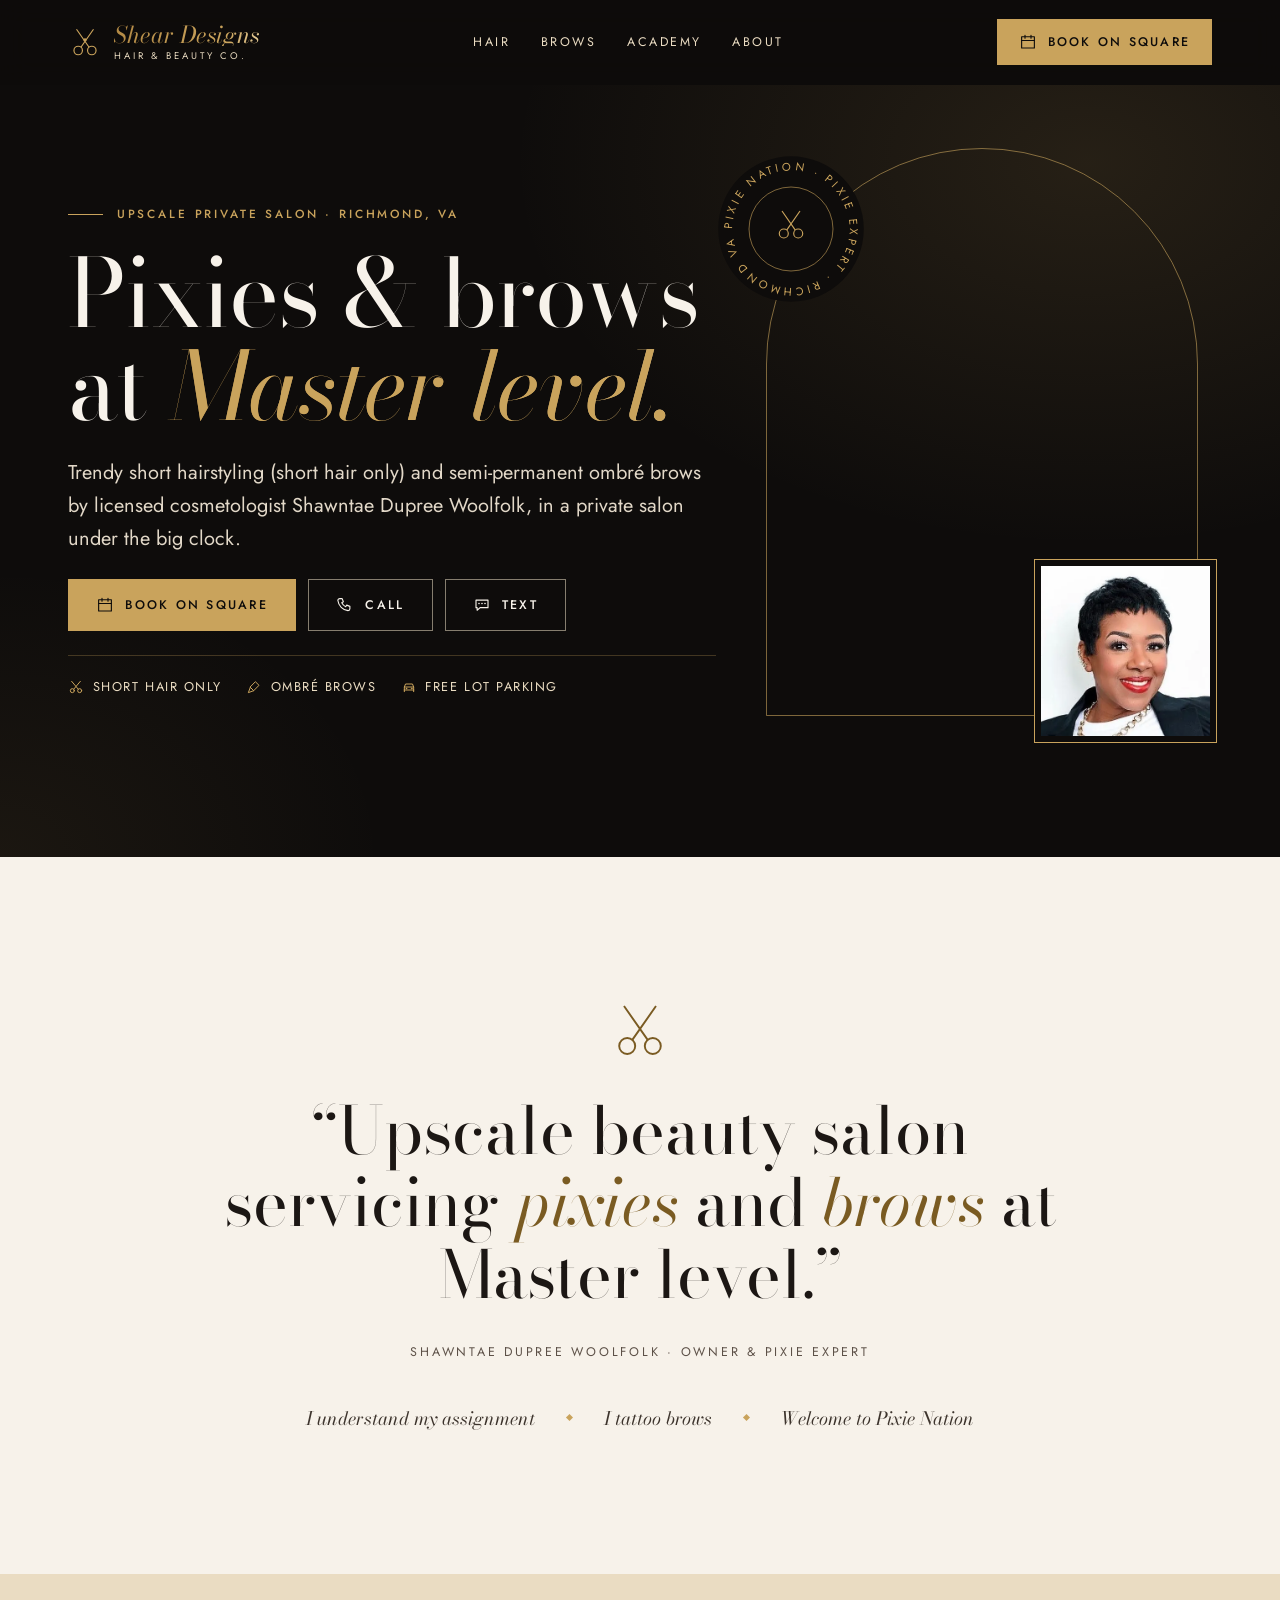
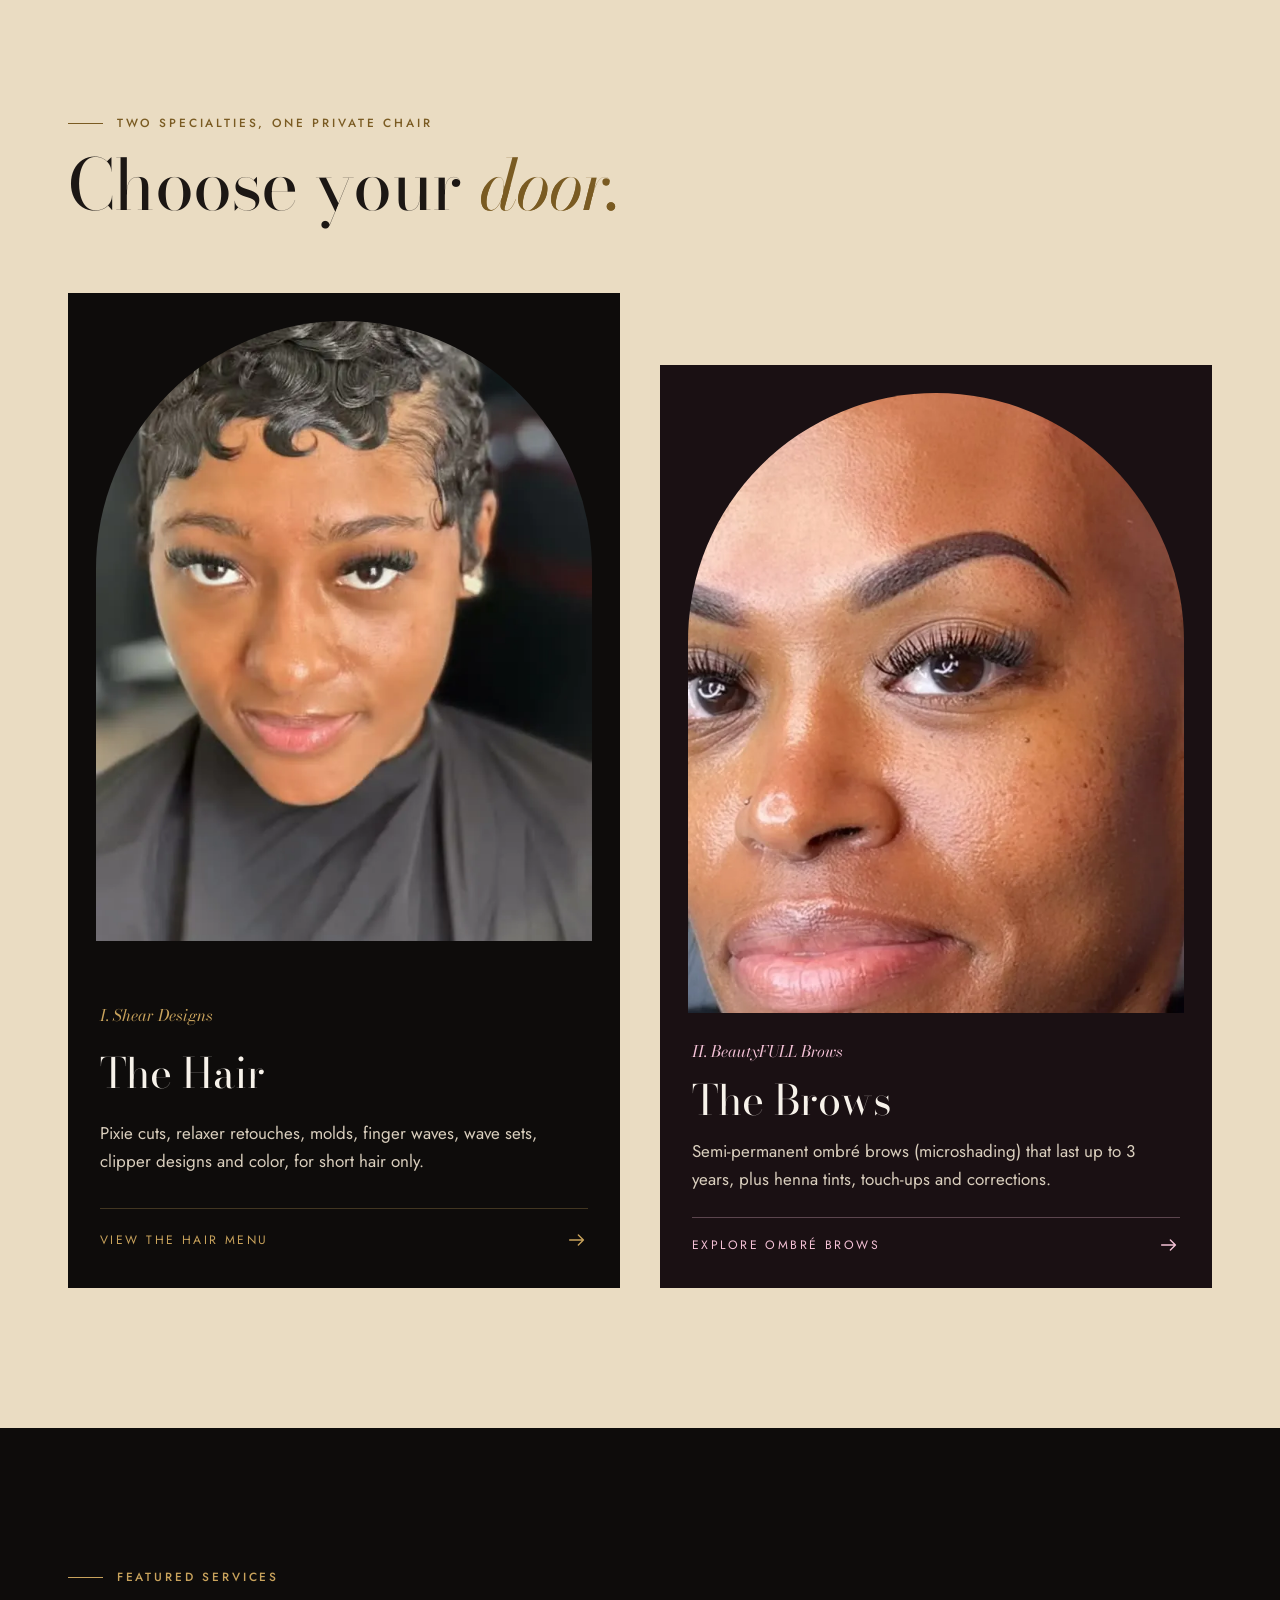
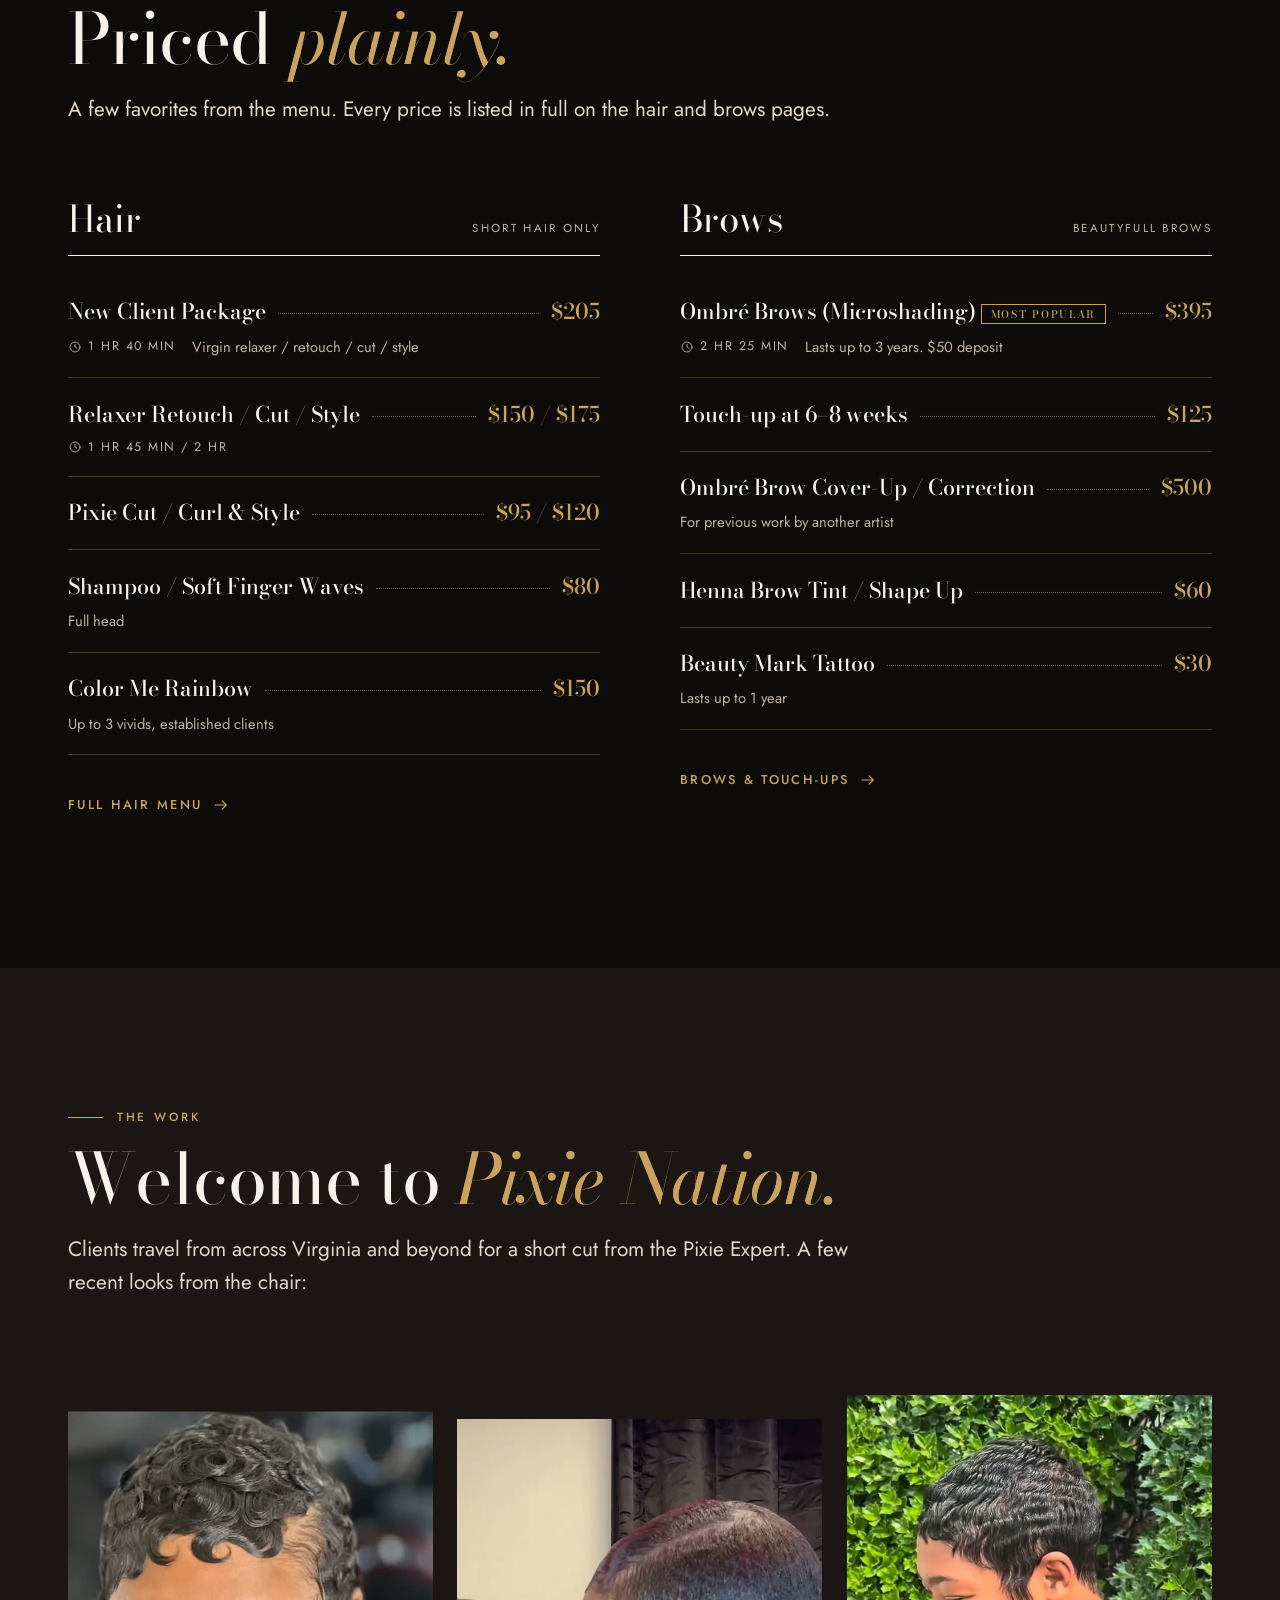
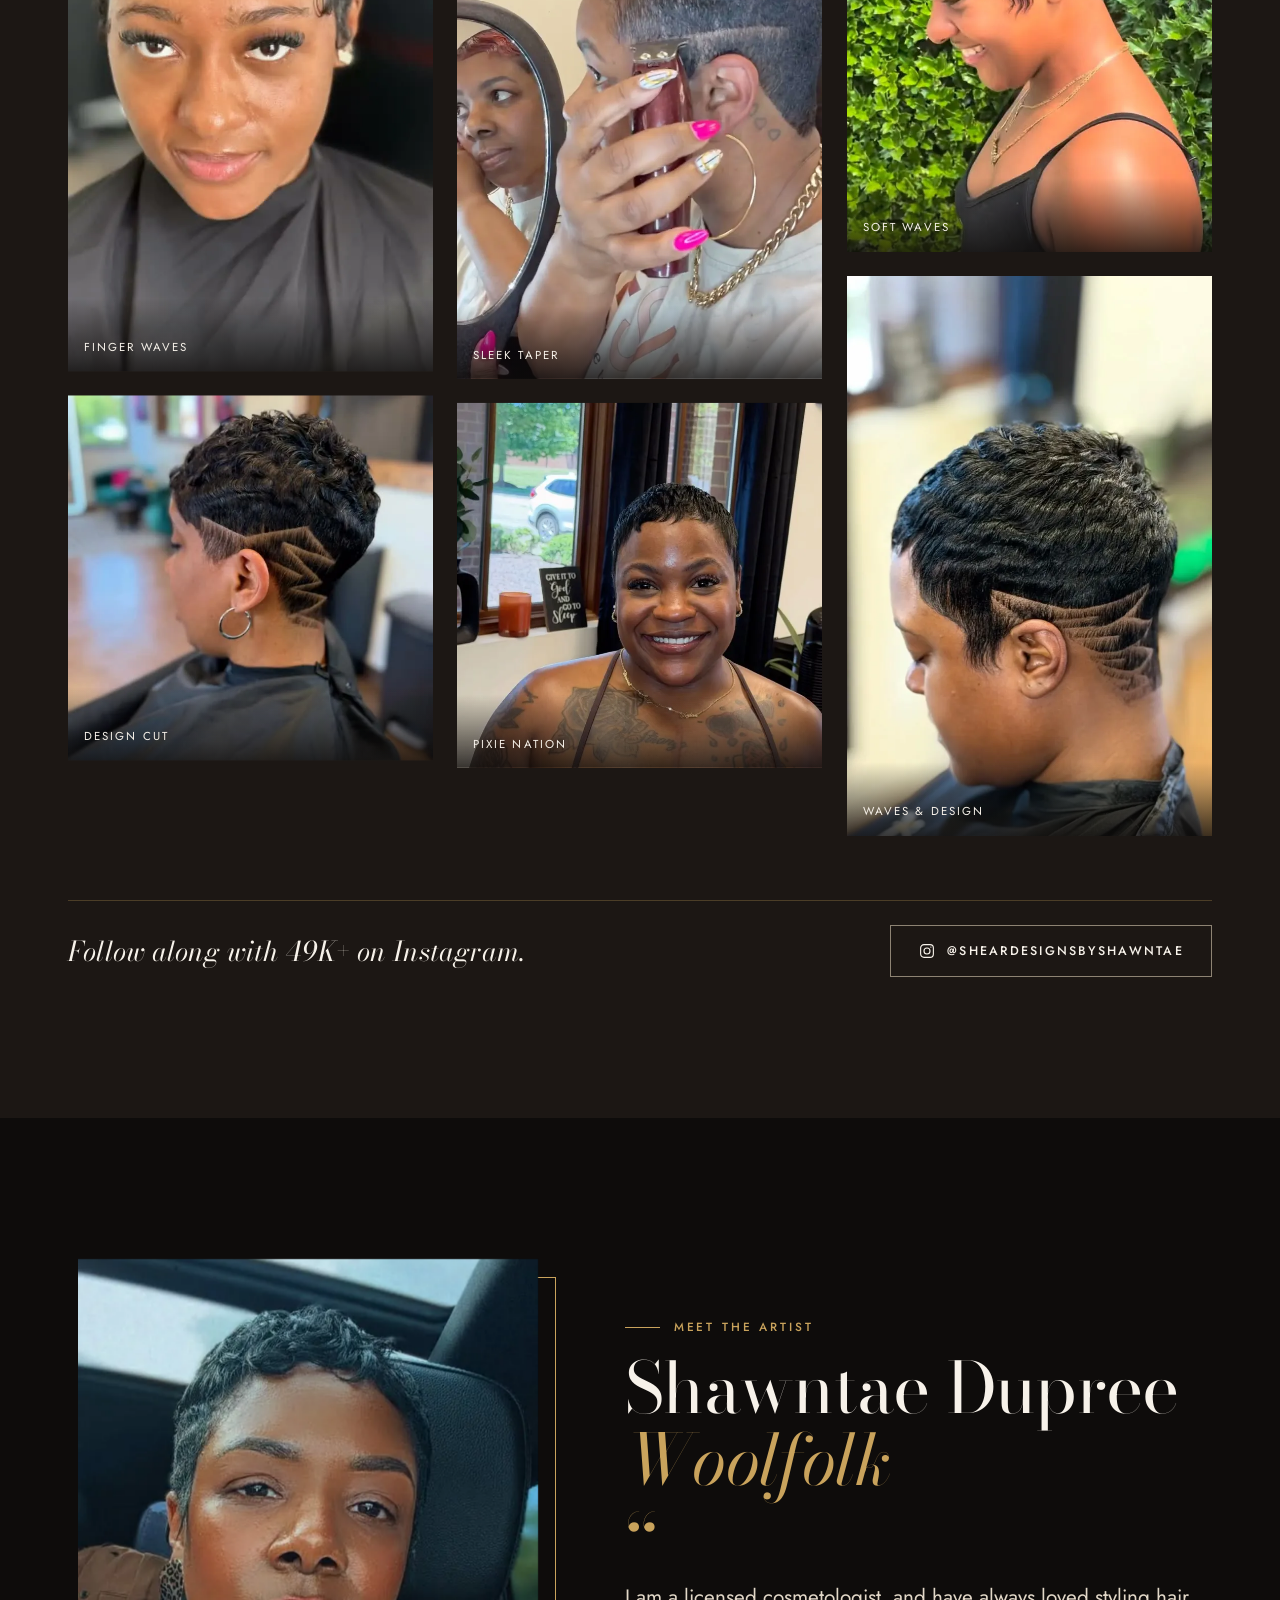
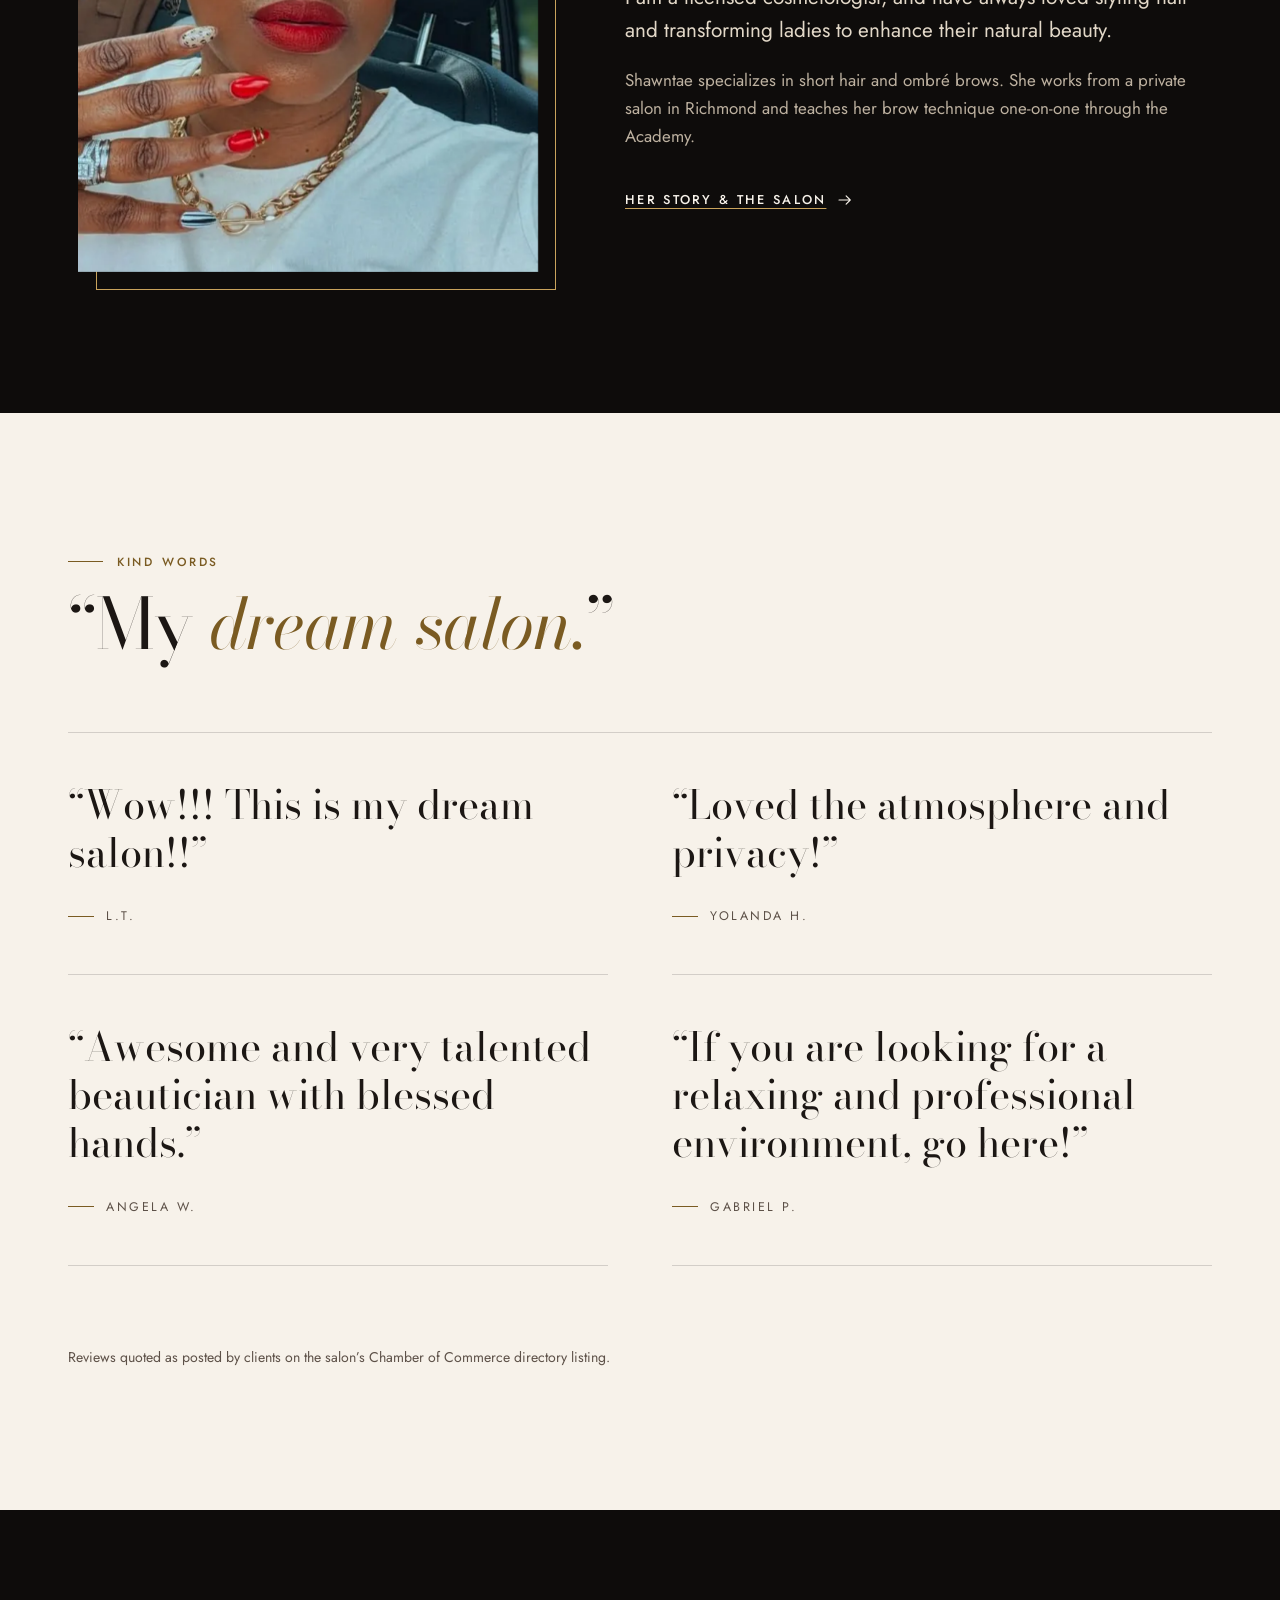
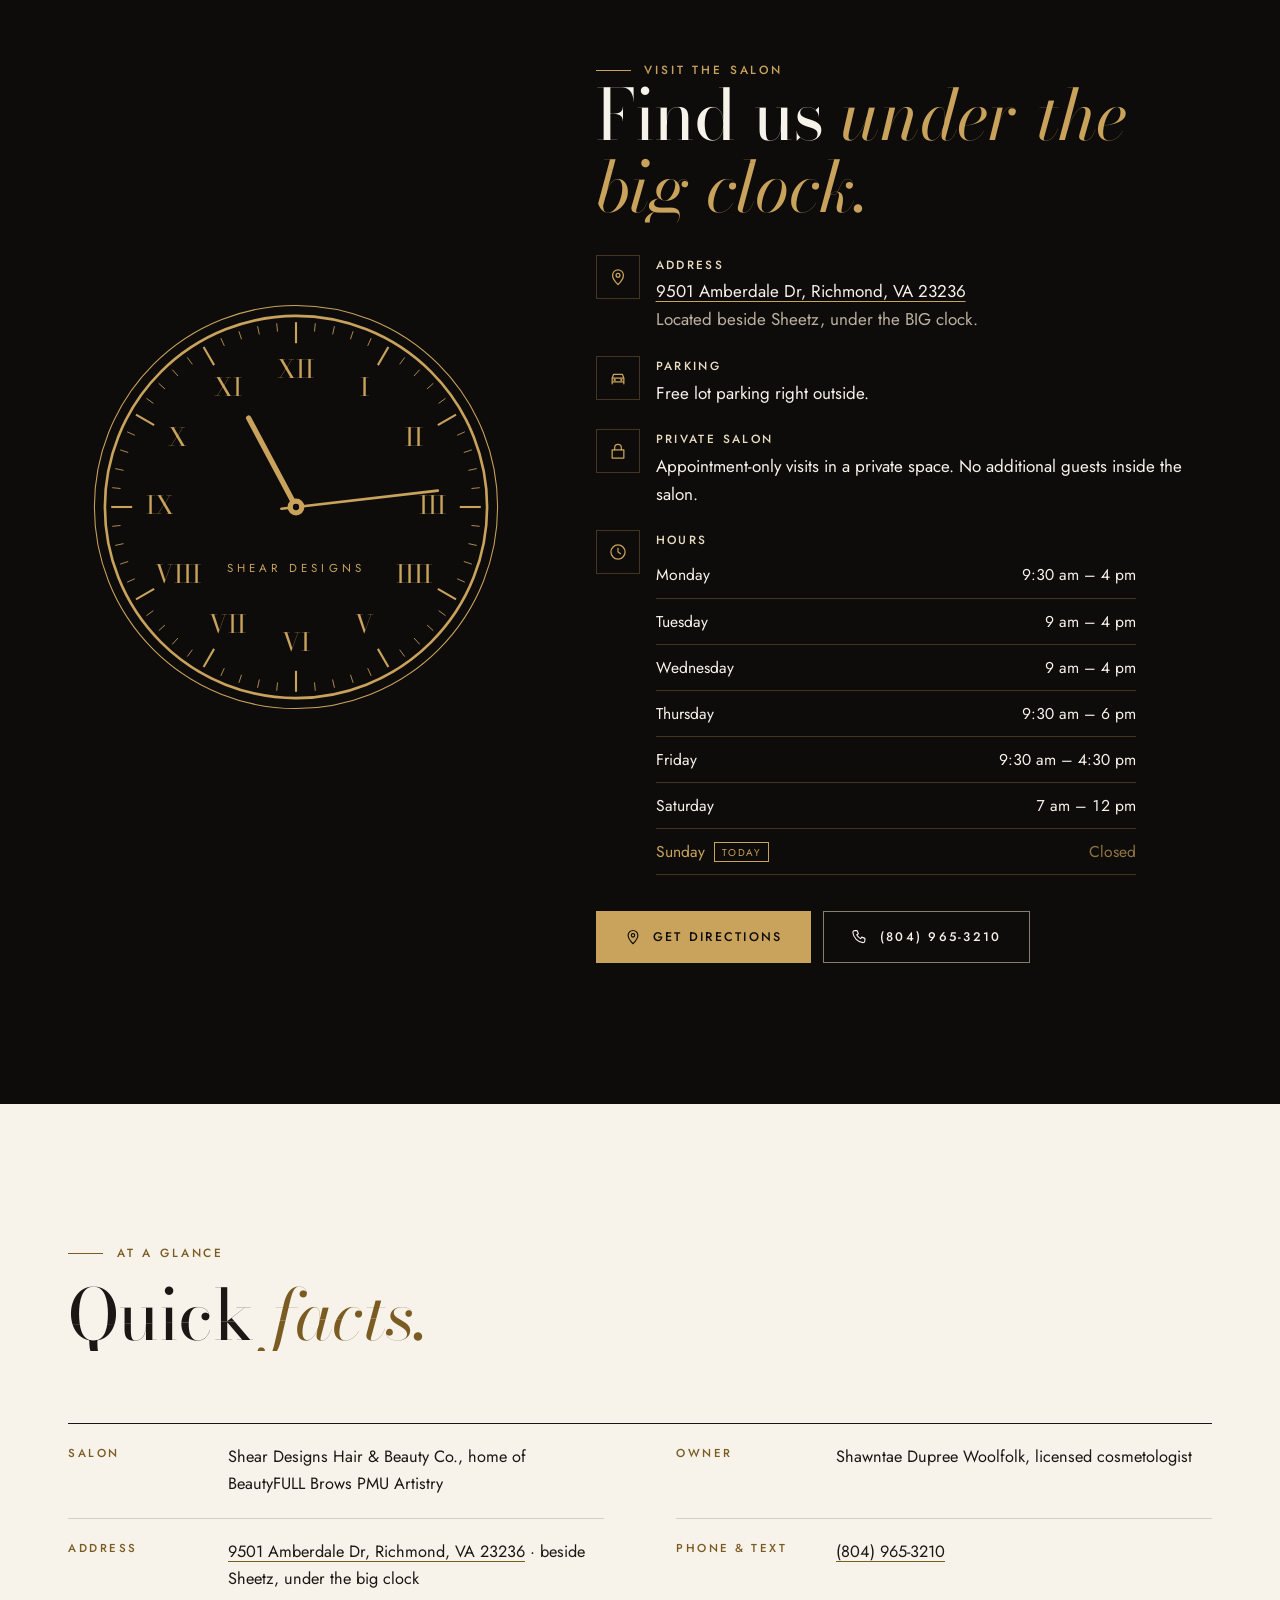
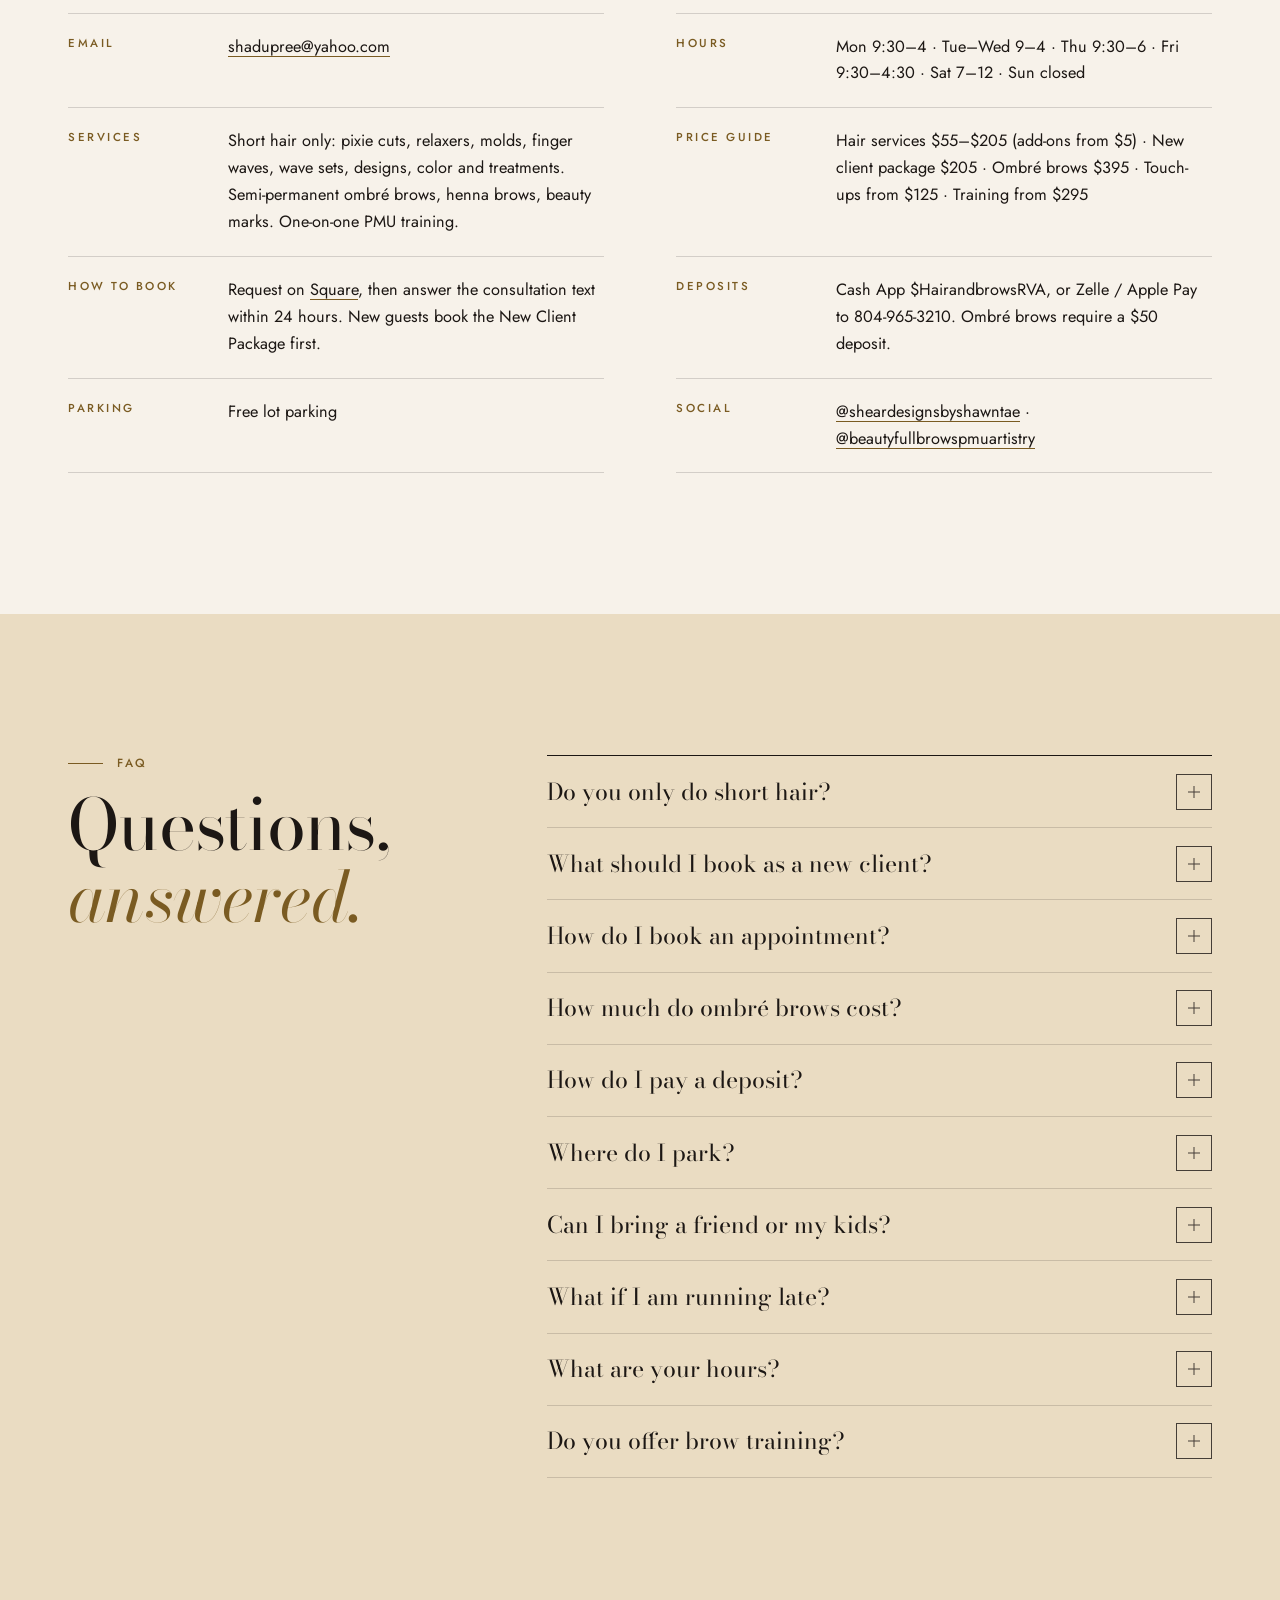
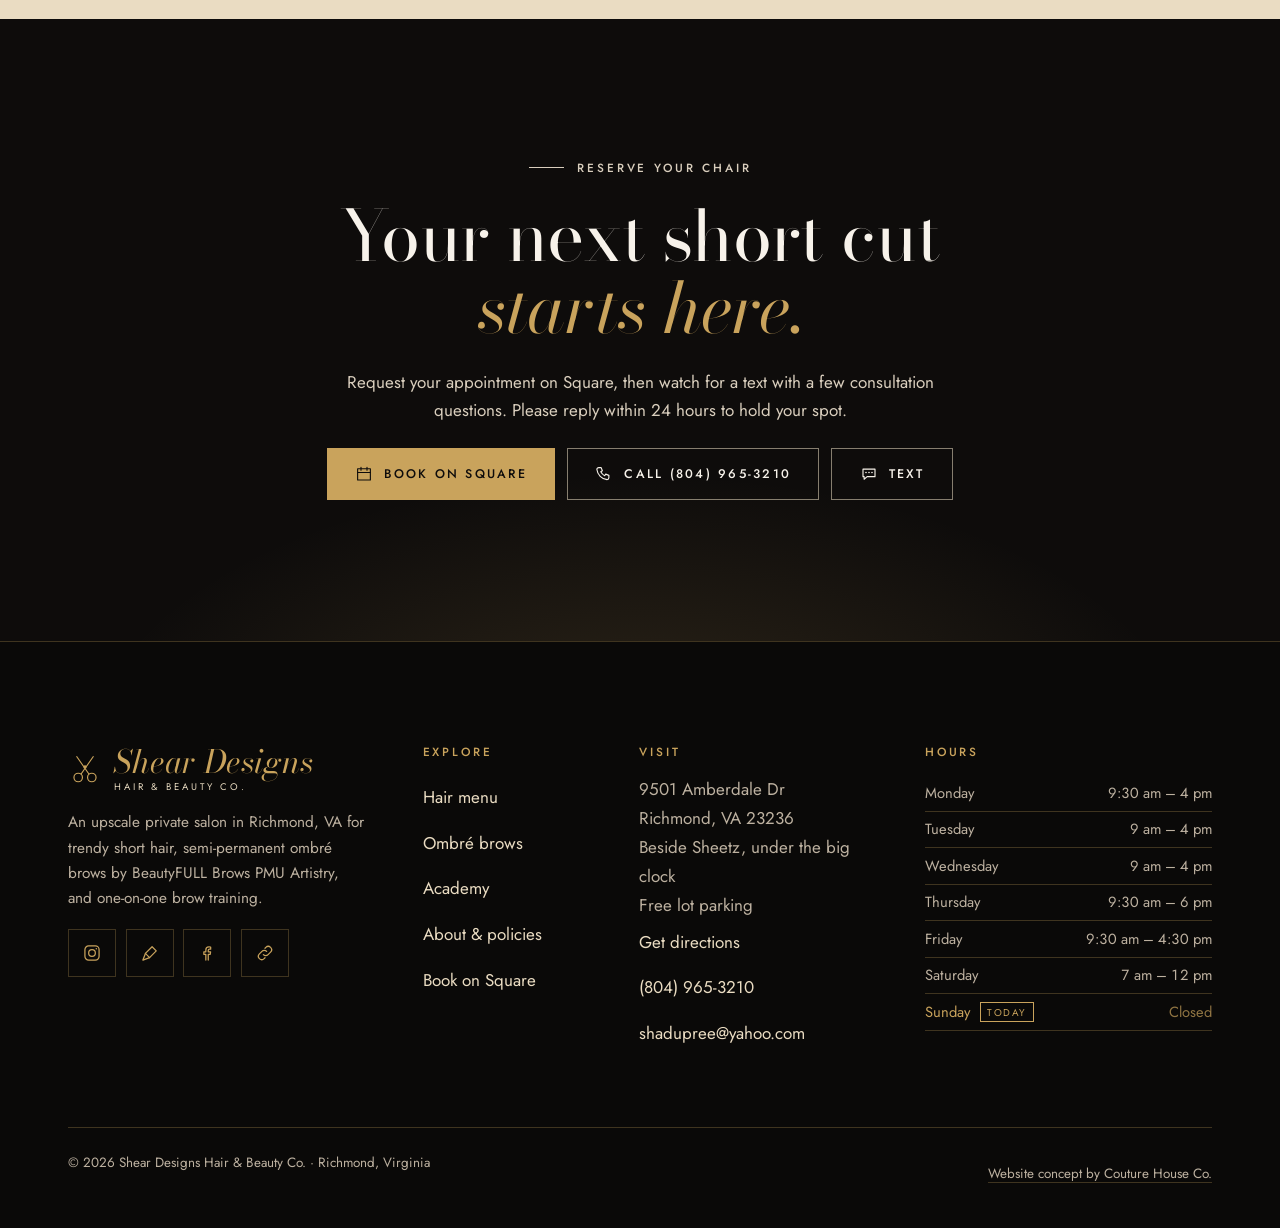
==== commit d881ec61: "Mobile scrolling fixes and stylesheet refresh" ====
--- a/index.html
+++ b/index.html
@@ -27,8 +27,8 @@
 <link rel="apple-touch-icon" href="apple-touch-icon.png">
 <link rel="manifest" href="site.webmanifest">
 <link rel="preload" href="assets/fonts/bodoni-moda-latin-opsz-normal.woff2" as="font" type="font/woff2" crossorigin>
-<link rel="stylesheet" href="assets/css/fonts.css">
-<link rel="stylesheet" href="assets/css/site.css">
+<link rel="stylesheet" href="assets/css/fonts.css?v=20260930b">
+<link rel="stylesheet" href="assets/css/site.css?v=20260930b">
 <script>document.documentElement.className=document.documentElement.className.replace('no-js','js');</script>
 <script src="assets/js/site.js" defer></script>
 <script type="application/ld+json">{"@context":"https://schema.org","@type":"BeautySalon","additionalType":"https://schema.org/HairSalon","@id":"https://shear-designs-website.netlify.app/#salon","name":"Shear Designs Hair & Beauty Co.","alternateName":["Shear Designs","Shear Designs Hair & Beauty Lounge","BeautyFULL Brows PMU Artistry"],"slogan":"Upscale Beauty Salon servicing pixies and brows at Master level.","description":"Upscale private beauty salon in Richmond, VA offering trendy short-hair-only styling, semi-permanent ombre brows (microshading) and one-on-one PMU training.","url":"https://shear-designs-website.netlify.app/","logo":"https://shear-designs-website.netlify.app/apple-touch-icon.png","image":["https://shear-designs-website.netlify.app/assets/img/og.jpg","https://shear-designs-website.netlify.app/assets/img/shawntae-portrait.webp"],"telephone":"+1-804-965-3210","email":"shadupree@yahoo.com","address":{"@type":"PostalAddress","streetAddress":"9501 Amberdale Dr","addressLocality":"Richmond","addressRegion":"VA","postalCode":"23236","addressCountry":"US"},"hasMap":"https://www.google.com/maps/search/?api=1&query=9501+Amberdale+Dr%2C+Richmond%2C+VA+23236","openingHoursSpecification":[{"@type":"OpeningHoursSpecification","dayOfWeek":"https://schema.org/Monday","opens":"09:30","closes":"16:00"},{"@type":"OpeningHoursSpecification","dayOfWeek":"https://schema.org/Tuesday","opens":"09:00","closes":"16:00"},{"@type":"OpeningHoursSpecification","dayOfWeek":"https://schema.org/Wednesday","opens":"09:00","closes":"16:00"},{"@type":"OpeningHoursSpecification","dayOfWeek":"https://schema.org/Thursday","opens":"09:30","closes":"18:00"},{"@type":"OpeningHoursSpecification","dayOfWeek":"https://schema.org/Friday","opens":"09:30","closes":"16:30"},{"@type":"OpeningHoursSpecification","dayOfWeek":"https://schema.org/Saturday","opens":"07:00","closes":"12:00"}],"areaServed":[{"@type":"City","name":"Richmond, VA"},{"@type":"AdministrativeArea","name":"Chesterfield County, VA"},{"@type":"State","name":"Virginia"}],"paymentAccepted":"Cash, Cash App, Zelle, Apple Pay","currenciesAccepted":"USD","founder":{"@type":"Person","@id":"https://shear-designs-website.netlify.app/about.html#shawntae","name":"Shawntae Dupree Woolfolk"},"sameAs":["https://www.instagram.com/sheardesignsbyshawntae/","https://www.instagram.com/beautyfullbrowspmuartistry/","https://www.facebook.com/ShearDesignsHairandBeautyLounge/","https://linktr.ee/Sheardesignsbeautyfullbrows"],"potentialAction":{"@type":"ReserveAction","target":{"@type":"EntryPoint","urlTemplate":"https://square.site/book/EBT7A2A8BXAZJ/shear-designs-hair-beautylounge-beautyfull-brows-pmu-artistry-richmond-va","actionPlatform":["https://schema.org/DesktopWebPlatform","https://schema.org/MobileWebPlatform"]},"result":{"@type":"Reservation","name":"Salon appointment"}},"amenityFeature":[{"@type":"LocationFeatureSpecification","name":"Free lot parking","value":true},{"@type":"LocationFeatureSpecification","name":"Private salon","value":true}],"hasOfferCatalog":{"@type":"OfferCatalog","name":"Salon services and training","itemListElement":[{"@type":"OfferCatalog","name":"Short hair services","itemListElement":[{"@type":"OfferCatalog","name":"New Client Package","itemListElement":[{"@type":"Offer","itemOffered":{"@type":"Service","name":"New Client Package — Virgin Relaxer / Retouch / Cut / Style","description":"Required first appointment for new guests. Duration 1 hr 40 min."},"priceCurrency":"USD","price":"205"}]},{"@type":"OfferCatalog","name":"Cuts, relaxers & styling","itemListElement":[{"@type":"Offer","itemOffered":{"@type":"Service","name":"Relaxer Retouch / Style"},"priceCurrency":"USD","price":"125"},{"@type":"Offer","itemOffered":{"@type":"Service","name":"Relaxer Retouch / Cut / Style"},"priceCurrency":"USD","priceSpecification":{"@type":"PriceSpecification","minPrice":150,"maxPrice":175,"priceCurrency":"USD"}},{"@type":"Offer","itemOffered":{"@type":"Service","name":"Virgin Relaxer / Cut / Style","description":"Established clients, 3+ months since last retouch"},"priceCurrency":"USD","price":"195"},{"@type":"Offer","itemOffered":{"@type":"Service","name":"Relaxer / Zonal Mold & Style","description":"Sides & back. $115 without cut, $145 with cut"},"priceCurrency":"USD","priceSpecification":{"@type":"PriceSpecification","minPrice":115,"maxPrice":145,"priceCurrency":"USD"}},{"@type":"Offer","itemOffered":{"@type":"Service","name":"Pixie Cut / Curl & Style"},"priceCurrency":"USD","priceSpecification":{"@type":"PriceSpecification","minPrice":95,"maxPrice":120,"priceCurrency":"USD"}},{"@type":"Offer","itemOffered":{"@type":"Service","name":"Cut – Shampoo & Mold","description":"No curl"},"priceCurrency":"USD","price":"75"},{"@type":"Offer","itemOffered":{"@type":"Service","name":"Shampoo / Wave Set & Curl","description":"Relaxer within 2 weeks; hair 3 inches or less"},"priceCurrency":"USD","price":"85"},{"@type":"Offer","itemOffered":{"@type":"Service","name":"Shampoo / Soft Finger Waves","description":"Full head"},"priceCurrency":"USD","price":"80"},{"@type":"Offer","itemOffered":{"@type":"Service","name":"Shampoo / Curl","description":"Includes steam"},"priceCurrency":"USD","priceSpecification":{"@type":"PriceSpecification","minPrice":55,"maxPrice":75,"priceCurrency":"USD"}},{"@type":"Offer","itemOffered":{"@type":"Service","name":"Shampoo / Mold Flat"},"priceCurrency":"USD","price":"60"},{"@type":"Offer","itemOffered":{"@type":"Service","name":"Cut / Edge Up / Nape","description":"Add-on"},"priceCurrency":"USD","price":"5"}]},{"@type":"OfferCatalog","name":"Color","itemListElement":[{"@type":"Offer","itemOffered":{"@type":"Service","name":"Semi-Permanent Color","description":"One color, add-on"},"priceCurrency":"USD","price":"35"},{"@type":"Offer","itemOffered":{"@type":"Service","name":"Demi Color","description":"Black or dark brown, with gloss"},"priceCurrency":"USD","price":"40"},{"@type":"Offer","itemOffered":{"@type":"Service","name":"Highlights","description":"Add-on"},"priceCurrency":"USD","priceSpecification":{"@type":"PriceSpecification","minPrice":50,"maxPrice":70,"priceCurrency":"USD"}},{"@type":"Offer","itemOffered":{"@type":"Service","name":"Color POP","description":"Add-on for established clients"},"priceCurrency":"USD","price":"95"},{"@type":"Offer","itemOffered":{"@type":"Service","name":"Color Me Rainbow","description":"Package: up to 3 vivids, +$30 each additional color. Established clients"},"priceCurrency":"USD","price":"150"}]},{"@type":"OfferCatalog","name":"Treatments & add-ons","itemListElement":[{"@type":"Offer","itemOffered":{"@type":"Service","name":"Undercut / Designs"},"priceCurrency":"USD","price":"15"},{"@type":"Offer","itemOffered":{"@type":"Service","name":"“Keep Me Healthy” Deep Conditioner"},"priceCurrency":"USD","price":"15"},{"@type":"Offer","itemOffered":{"@type":"Service","name":"Stimulating Scalp Treatment / Detox"},"priceCurrency":"USD","price":"20"},{"@type":"Offer","itemOffered":{"@type":"Service","name":"Protein Treatment / Deep Condition"},"priceCurrency":"USD","price":"25"},{"@type":"Offer","itemOffered":{"@type":"Service","name":"Hair Loss / Thinning Consultation","description":"Only if recommended"},"priceCurrency":"USD","price":"30"}]}]},{"@type":"OfferCatalog","name":"BeautyFULL Brows PMU services","itemListElement":[{"@type":"Offer","itemOffered":{"@type":"Service","name":"Ombré Brows (Microshading)","description":"Lasts up to 3 years. $50 deposit"},"priceCurrency":"USD","price":"395"},{"@type":"Offer","itemOffered":{"@type":"Service","name":"Ombré Brow Cover-Up / Correction","description":"Required for brows previously tattooed by another artist. $50 deposit"},"priceCurrency":"USD","price":"500"},{"@type":"Offer","itemOffered":{"@type":"Service","name":"Henna Brow Tint / Shape Up"},"priceCurrency":"USD","price":"60"},{"@type":"Offer","itemOffered":{"@type":"Service","name":"Beauty Mark Tattoo","description":"Lasts up to 1 year"},"priceCurrency":"USD","price":"30"},{"@type":"Offer","itemOffered":{"@type":"Service","name":"Patch Test"},"priceCurrency":"USD","price":"10"},{"@type":"Offer","itemOffered":{"@type":"Service","name":"Ombre brow touch-up, 6–8 weeks"},"priceCurrency":"USD","price":"125"},{"@type":"Offer","itemOffered":{"@type":"Service","name":"Ombre brow touch-up, 8–10 weeks"},"priceCurrency":"USD","price":"145"},{"@type":"Offer","itemOffered":{"@type":"Service","name":"Ombre brow touch-up, 9–12 weeks (lapsed)"},"priceCurrency":"USD","price":"160"},{"@type":"Offer","itemOffered":{"@type":"Service","name":"Ombre brow touch-up, 12–16 weeks"},"priceCurrency":"USD","price":"175"},{"@type":"Offer","itemOffered":{"@type":"Service","name":"Ombre brow touch-up, 16–20 weeks"},"priceCurrency":"USD","price":"195"},{"@type":"Offer","itemOffered":{"@type":"Service","name":"Annual touch-up / color boost","description":"Ombre brow touch-up"},"priceCurrency":"USD","price":"250"},{"@type":"Offer","itemOffered":{"@type":"Service","name":"2-year touch-up","description":"Ombre brow touch-up"},"priceCurrency":"USD","price":"320"},{"@type":"Offer","itemOffered":{"@type":"Service","name":"3-year touch-up","description":"Ombre brow touch-up"},"priceCurrency":"USD","price":"360"}]},{"@type":"OfferCatalog","name":"Private one-on-one PMU training","itemListElement":[{"@type":"Offer","itemOffered":{"@type":"Course","name":"Microshading (Ombre) or Microblading Training, 1-Day","description":"Private one-on-one course, 9:30 am to 4:30 pm.","provider":{"@id":"https://shear-designs-website.netlify.app/#salon"}},"priceCurrency":"USD","price":"1095"},{"@type":"Offer","itemOffered":{"@type":"Course","name":"Microshading (Ombre) or Microblading Training, 2-Day","description":"Private one-on-one course; day 2 on a live model, 10 am to 2 pm.","provider":{"@id":"https://shear-designs-website.netlify.app/#salon"}},"priceCurrency":"USD","price":"1695"},{"@type":"Offer","itemOffered":{"@type":"Course","name":"Refresher Course","description":"For students whose intro course was within the last 24 months. Prior students receive $50 off.","provider":{"@id":"https://shear-designs-website.netlify.app/#salon"}},"priceCurrency":"USD","price":"695"},{"@type":"Offer","itemOffered":{"@type":"Course","name":"Eyebrow Mapping","description":"Kit included. $75 deposit. Add a live model for +$50 and one additional hour.","provider":{"@id":"https://shear-designs-website.netlify.app/#salon"}},"priceCurrency":"USD","price":"375"},{"@type":"Offer","itemOffered":{"@type":"Course","name":"Henna Brow Tint","description":"Henna brow tint training. $345 when the course includes a live model.","provider":{"@id":"https://shear-designs-website.netlify.app/#salon"}},"priceCurrency":"USD","price":"295"},{"@type":"Offer","itemOffered":{"@type":"Course","name":"Brow Model Day","description":"A dedicated day of model practice for previous students.","provider":{"@id":"https://shear-designs-website.netlify.app/#salon"}},"priceCurrency":"USD","price":"300"}]}]}}</script>
--- a/assets/css/site.css
+++ b/assets/css/site.css
@@ -784,3 +784,15 @@
   .hdr, .mbar, .mnav, .skip { display: none !important; }
   body { background: #fff; color: #000; padding: 0; }
 }
+
+
+/* Fix (29 Sep 2026): stop iPhone Safari from sizing photo boxes from the photo inside them (the box could grow without stopping).
+   Photos are pinned inside their boxes, so each box takes its size only from its own width and aspect ratio. */
+.phero__arch { position: relative; }
+.hero__arch, .hero__inset, .phero__arch { min-height: 0; }
+.hero__arch > img, .hero__inset > img, .phero__arch > img { position: absolute; inset: 0; width: 100%; height: 100%; max-width: none; object-fit: cover; }
+
+/* Fix (30 Sep 2026): stable scrolling on phones. The page can only move up and down; sideways panning is off.
+   Only the viewport (html) clips sideways overflow; body is left unclipped so iPhone Safari keeps drawing the whole page. */
+html { overflow-x: hidden; touch-action: pan-y pinch-zoom; }
+body { overflow-x: visible !important; }
